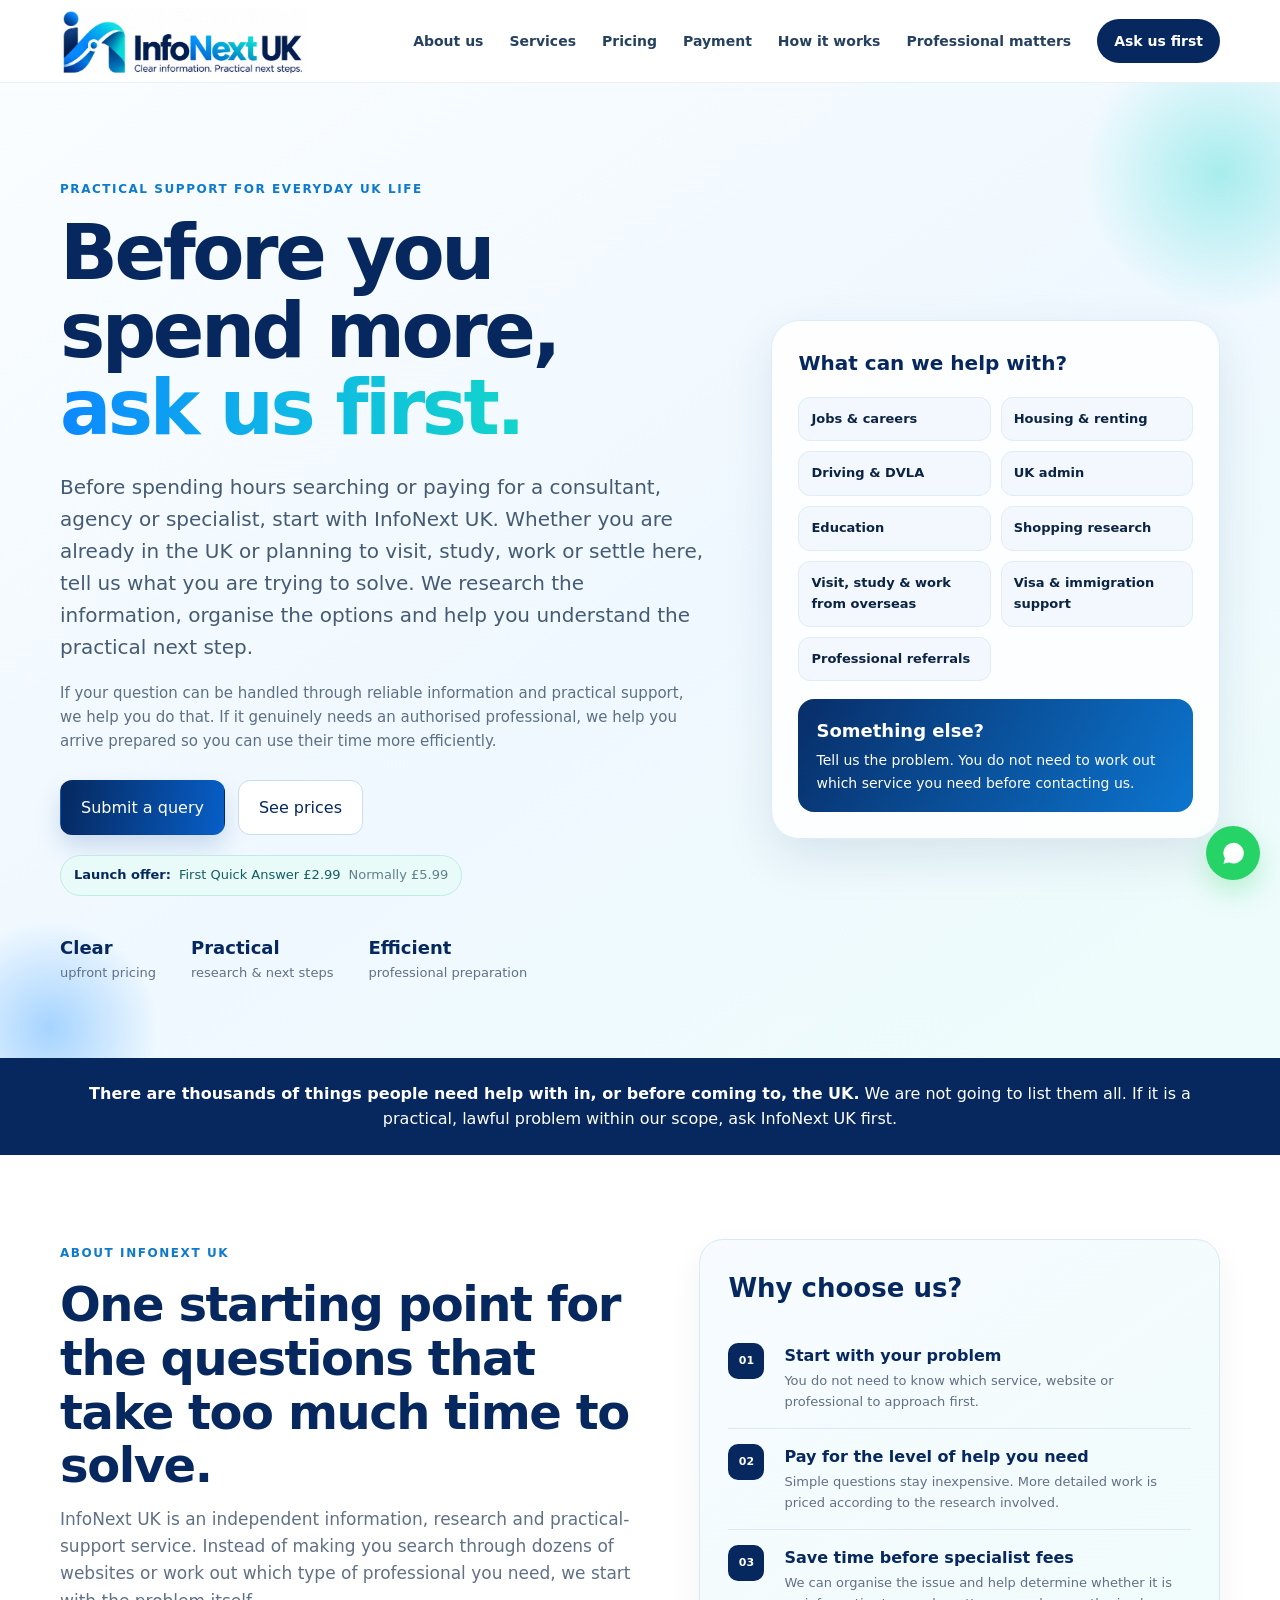
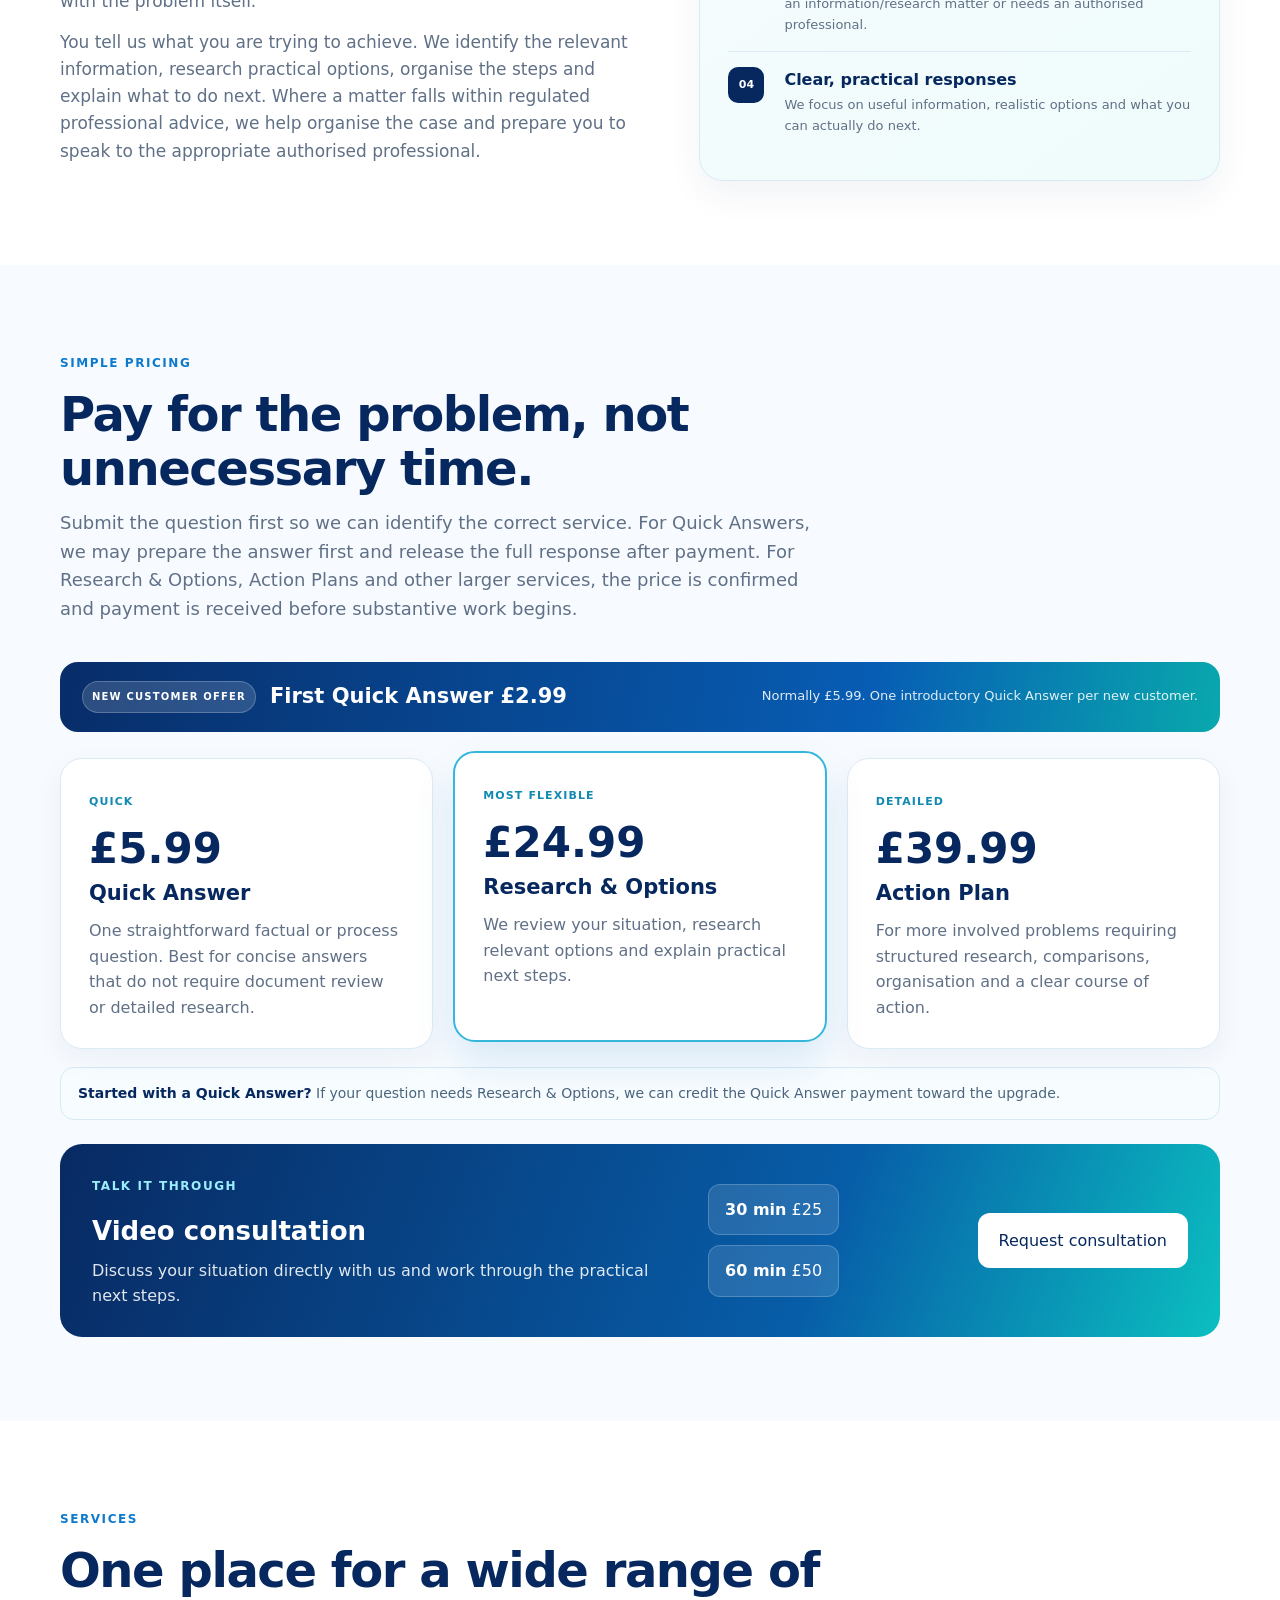
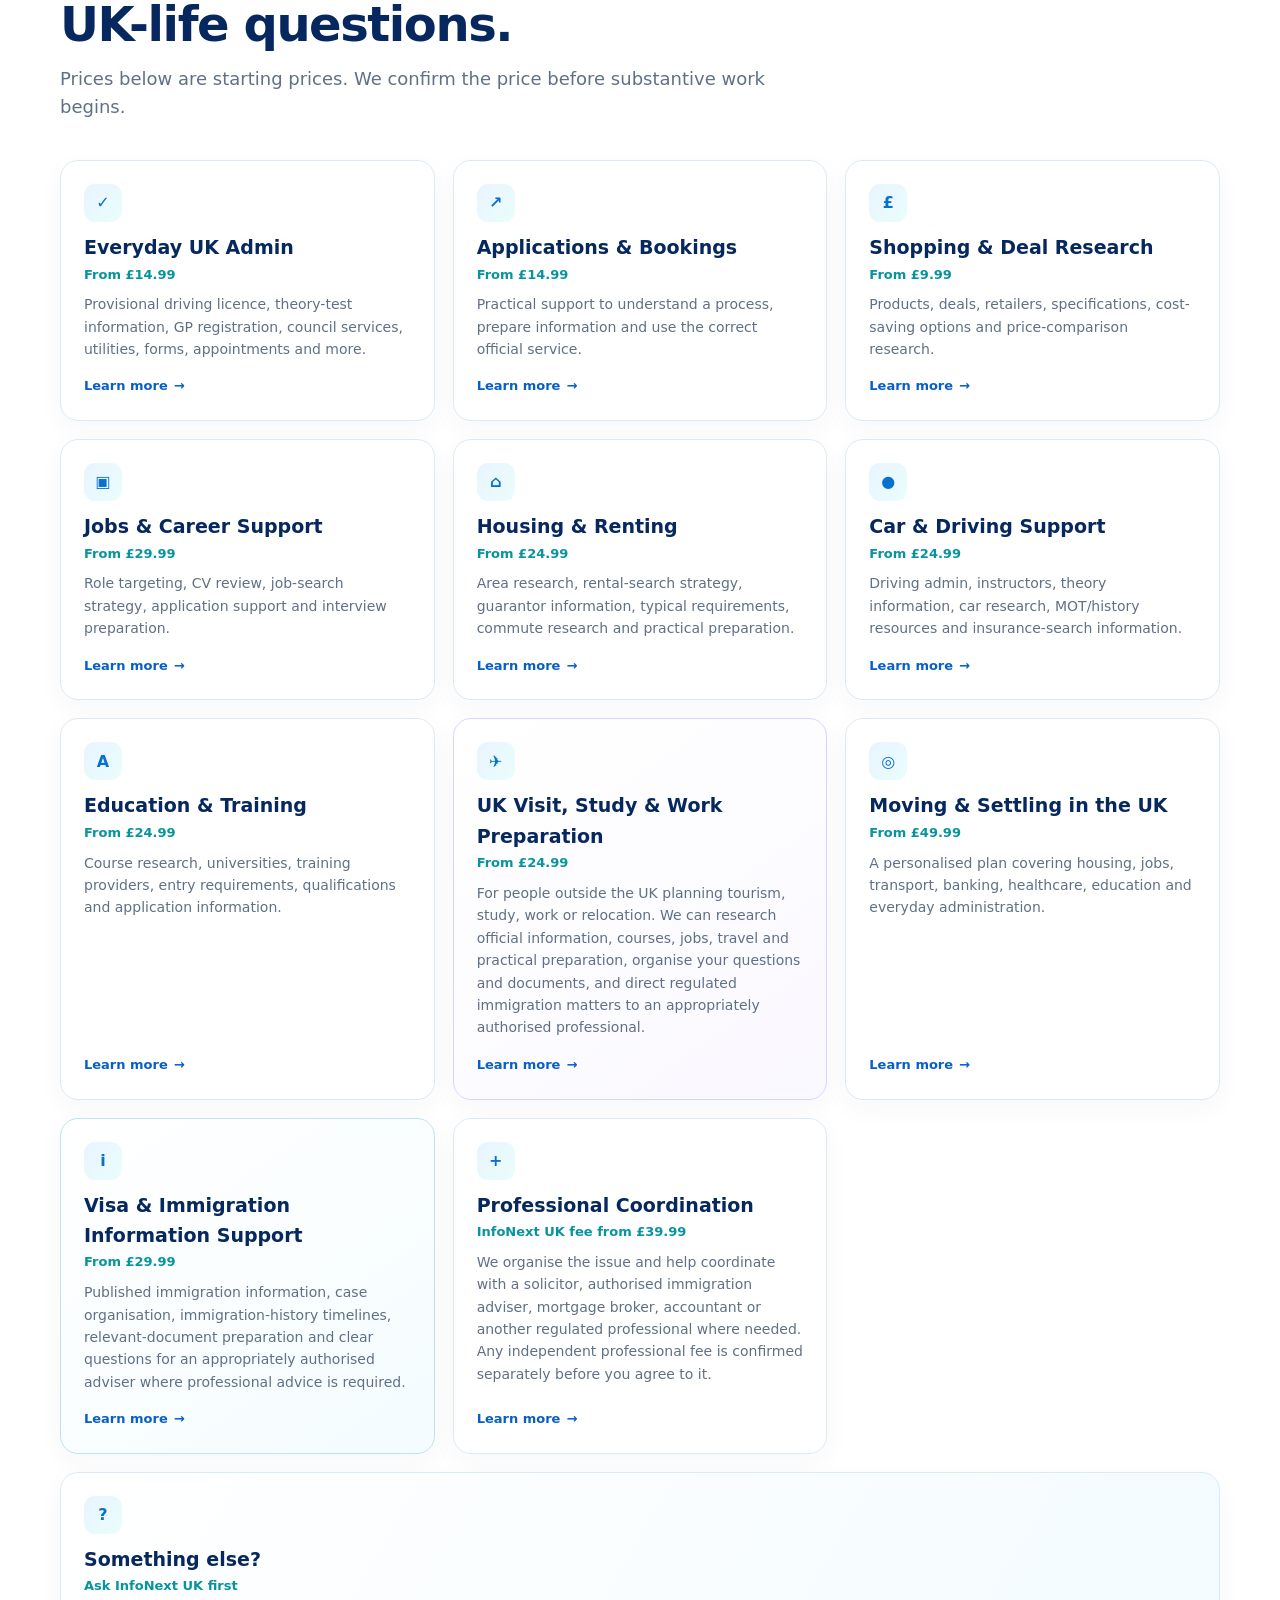
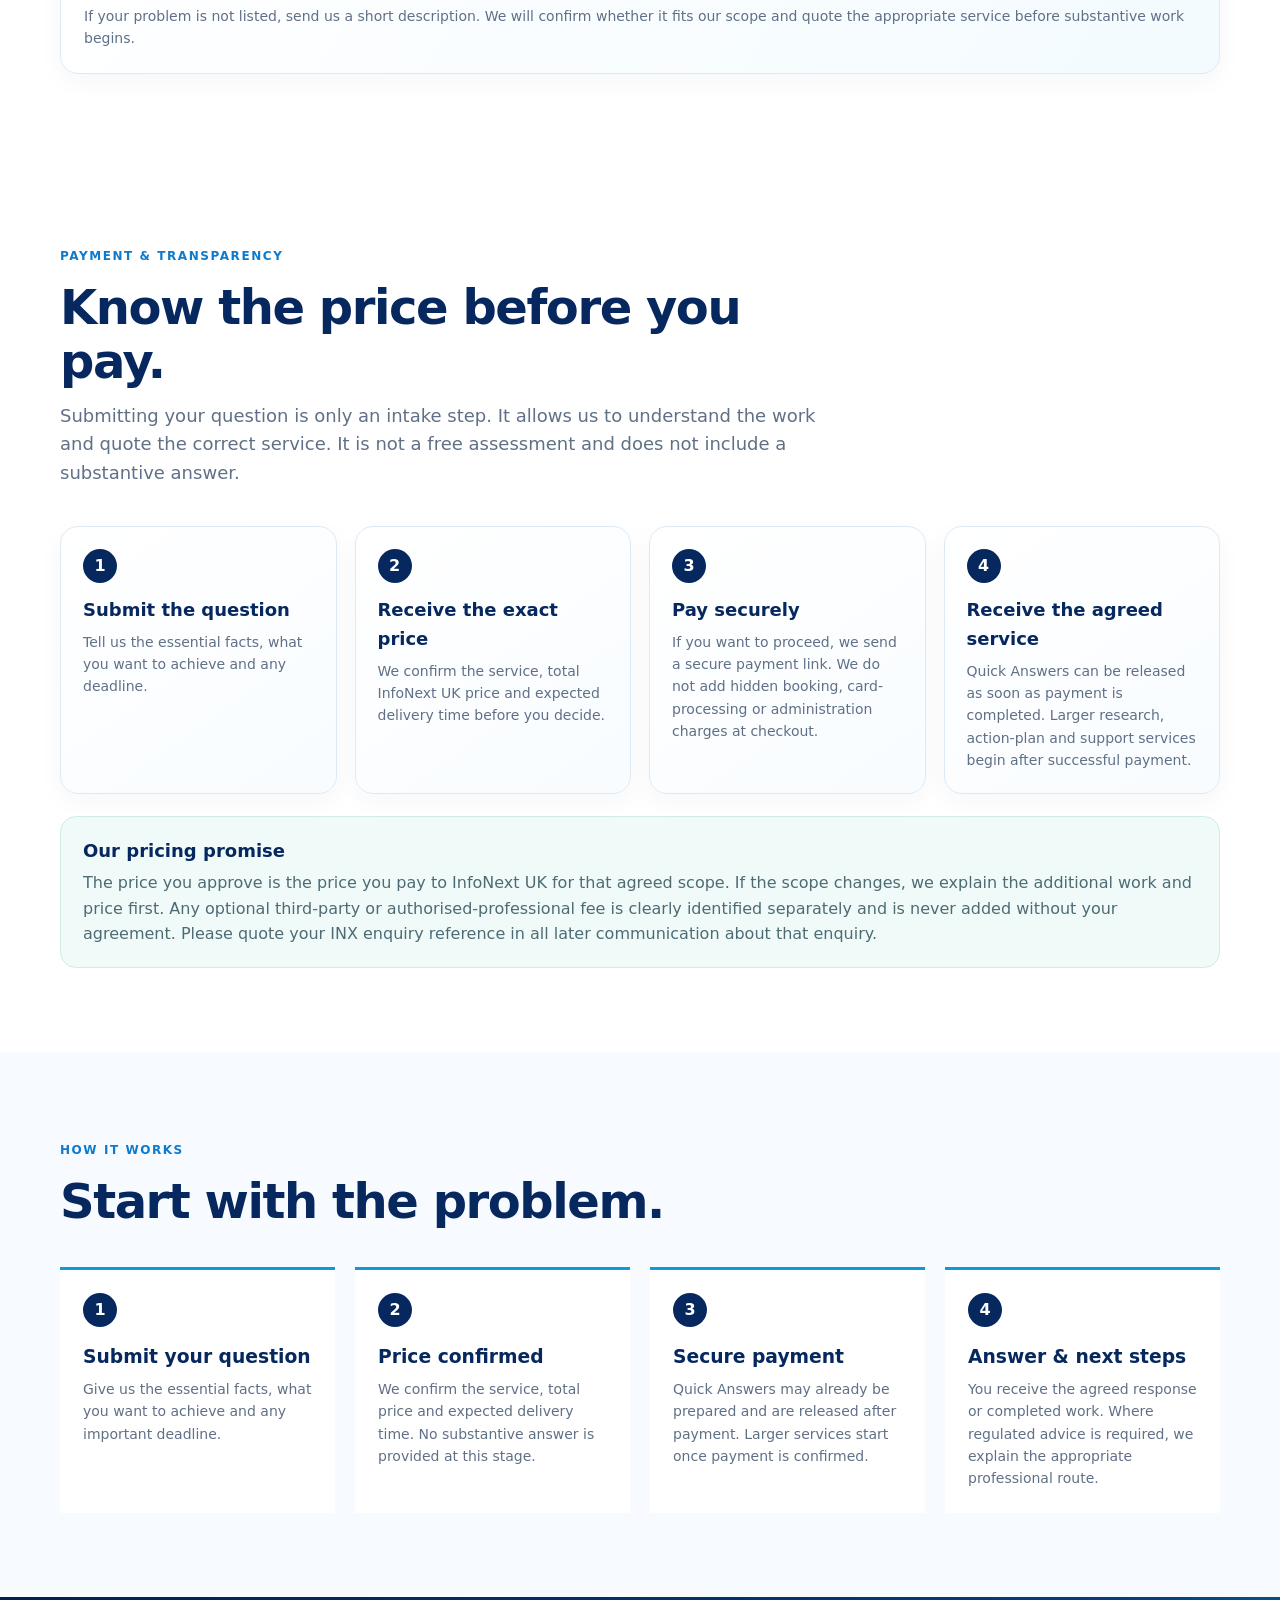
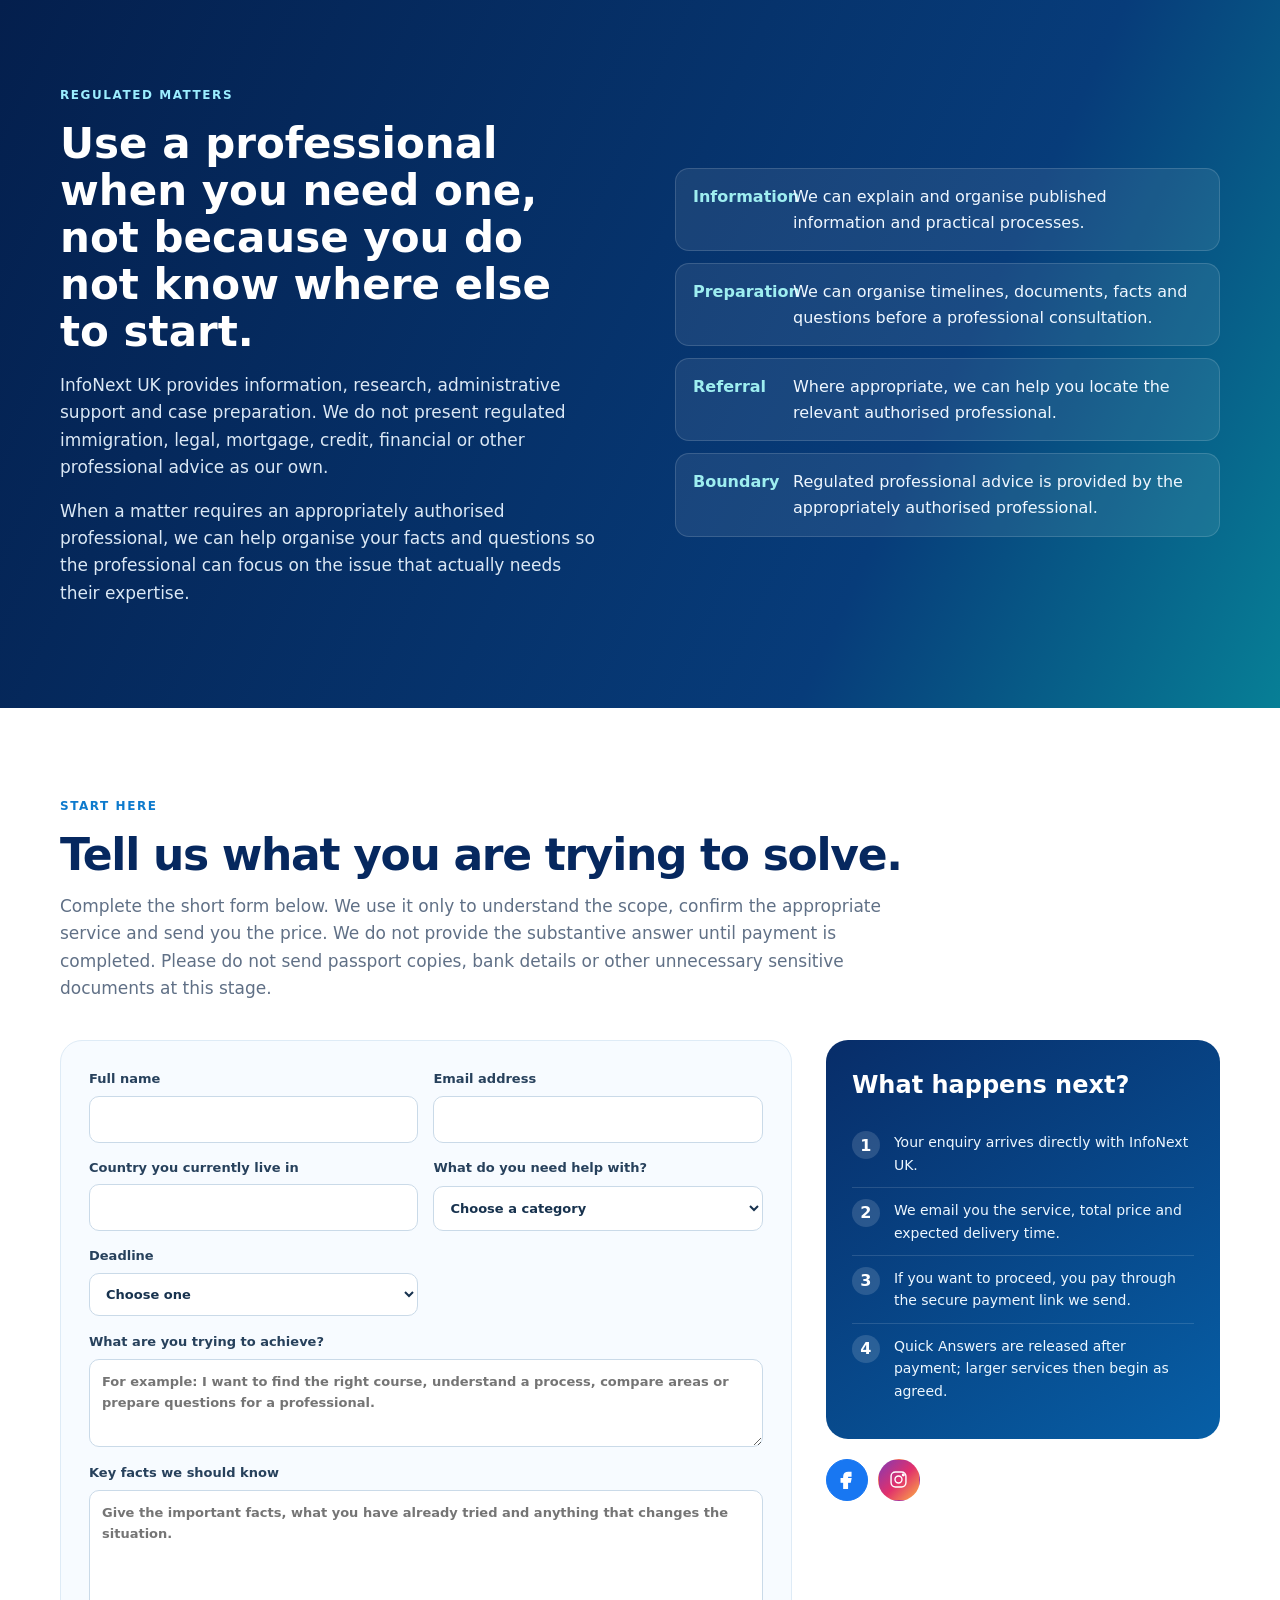
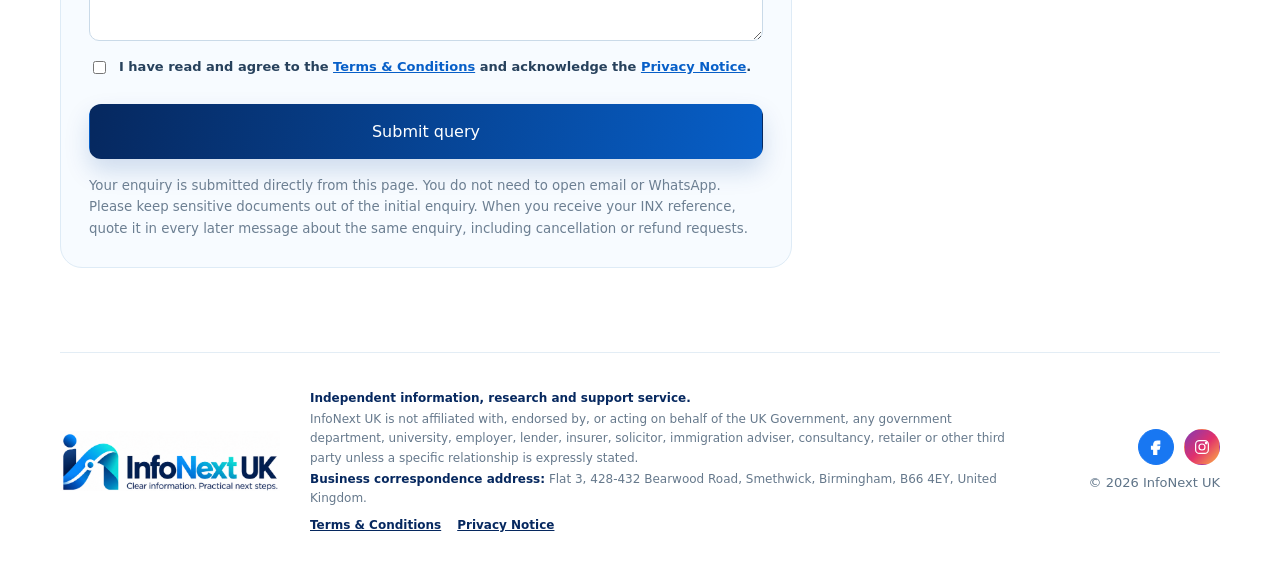
==== index.html @ 66c81093 "Publish business correspondence address" ====
<!doctype html>
<html lang="en">
<head>
  <meta charset="utf-8" />
  <meta name="viewport" content="width=device-width, initial-scale=1" />
  <title>InfoNext UK | Clear information. Practical next steps.</title>
  <meta name="description" content="InfoNext UK helps with practical UK questions, research, applications, jobs, housing, driving, education, visa and immigration case preparation, relocation and more." />
  <meta name="theme-color" content="#082d69" />
  <meta property="og:title" content="InfoNext UK" />
  <meta property="og:description" content="Before spending hours searching or paying for specialist help, ask InfoNext UK first." />
  <link rel="icon" type="image/png" href="assets/favicon.png" />
  <link rel="stylesheet" href="styles.css" />
</head>
<body>
  <header class="site-header">
    <div class="container nav-wrap">
      <a class="brand" href="#top" aria-label="InfoNext UK home">
        <img src="assets/infonext-logo.png" alt="InfoNext UK" />
      </a>
      <button class="menu-toggle" aria-label="Open menu" aria-expanded="false">☰</button>
      <nav class="nav-links" aria-label="Main navigation">
        <a href="#about">About us</a>
        <a href="#services">Services</a>
        <a href="#pricing">Pricing</a>
        <a href="#payment">Payment</a>
        <a href="#how">How it works</a>
        <a href="#professional">Professional matters</a>
        <a class="nav-cta" href="#contact">Ask us first</a>
      </nav>
    </div>
  </header>

  <main id="top">
    <section class="hero">
      <div class="hero-orb orb-one"></div><div class="hero-orb orb-two"></div>
      <div class="container hero-grid">
        <div class="hero-copy">
          <span class="eyebrow">Practical support for everyday UK life</span>
          <h1>Before you spend more,<br><span>ask us first.</span></h1>
          <p class="hero-lead">Before spending hours searching or paying for a consultant, agency or specialist, start with InfoNext UK. Whether you are already in the UK or planning to visit, study, work or settle here, tell us what you are trying to solve. We research the information, organise the options and help you understand the practical next step.</p>
          <p class="hero-sub">If your question can be handled through reliable information and practical support, we help you do that. If it genuinely needs an authorised professional, we help you arrive prepared so you can use their time more efficiently.</p>
          <div class="hero-actions">
            <a class="btn btn-primary" href="#contact">Submit a query</a>
            <a class="btn btn-secondary" href="#pricing">See prices</a>
          </div>
          <div class="launch-pill"><strong>Launch offer:</strong> First Quick Answer £2.99 <span>Normally £5.99</span></div>
          <div class="trust-row">
            <div><strong>Clear</strong><span>upfront pricing</span></div>
            <div><strong>Practical</strong><span>research & next steps</span></div>
            <div><strong>Efficient</strong><span>professional preparation</span></div>
          </div>
        </div>
        <aside class="hero-card">
          <div class="hero-card-top">What can we help with?</div>
          <div class="quick-grid">
            <span>Jobs & careers</span><span>Housing & renting</span><span>Driving & DVLA</span><span>UK admin</span><span>Education</span><span>Shopping research</span><span>Visit, study & work from overseas</span><span>Visa & immigration support</span><span>Professional referrals</span>
          </div>
          <div class="hero-card-bottom"><strong>Something else?</strong> Tell us the problem. You do not need to work out which service you need before contacting us.</div>
        </aside>
      </div>
    </section>

    <section class="intro-strip">
      <div class="container intro-strip-inner">
        <p><strong>There are thousands of things people need help with in, or before coming to, the UK.</strong> We are not going to list them all. If it is a practical, lawful problem within our scope, ask InfoNext UK first.</p>
      </div>
    </section>

    <section class="section" id="about">
      <div class="container">
        <div class="about-grid">
          <div class="section-heading about-copy">
            <span class="eyebrow">About InfoNext UK</span>
            <h2>One starting point for the questions that take too much time to solve.</h2>
            <p>InfoNext UK is an independent information, research and practical-support service. Instead of making you search through dozens of websites or work out which type of professional you need, we start with the problem itself.</p>
            <p>You tell us what you are trying to achieve. We identify the relevant information, research practical options, organise the steps and explain what to do next. Where a matter falls within regulated professional advice, we help organise the case and prepare you to speak to the appropriate authorised professional.</p>
          </div>
          <div class="why-panel">
            <h3>Why choose us?</h3>
            <div class="why-item"><span>01</span><div><b>Start with your problem</b><p>You do not need to know which service, website or professional to approach first.</p></div></div>
            <div class="why-item"><span>02</span><div><b>Pay for the level of help you need</b><p>Simple questions stay inexpensive. More detailed work is priced according to the research involved.</p></div></div>
            <div class="why-item"><span>03</span><div><b>Save time before specialist fees</b><p>We can organise the issue and help determine whether it is an information/research matter or needs an authorised professional.</p></div></div>
            <div class="why-item"><span>04</span><div><b>Clear, practical responses</b><p>We focus on useful information, realistic options and what you can actually do next.</p></div></div>
          </div>
        </div>
      </div>
    </section>

    <section class="section section-soft" id="pricing">
      <div class="container">
        <div class="section-heading">
          <span class="eyebrow">Simple pricing</span>
          <h2>Pay for the problem, not unnecessary time.</h2>
          <p>Submit the question first so we can identify the correct service. For Quick Answers, we may prepare the answer first and release the full response after payment. For Research & Options, Action Plans and other larger services, the price is confirmed and payment is received before substantive work begins.</p>
        </div>

        <div class="offer-banner">
          <div><span>NEW CUSTOMER OFFER</span><strong>First Quick Answer £2.99</strong></div>
          <p>Normally £5.99. One introductory Quick Answer per new customer.</p>
        </div>

        <div class="pricing-grid">
          <article class="price-card">
            <span class="price-label">Quick</span>
            <div class="price">£5.99</div>
            <h3>Quick Answer</h3>
            <p>One straightforward factual or process question. Best for concise answers that do not require document review or detailed research.</p>
          </article>
          <article class="price-card featured">
            <span class="price-label">Most flexible</span>
            <div class="price">£24.99</div>
            <h3>Research & Options</h3>
            <p>We review your situation, research relevant options and explain practical next steps.</p>
          </article>
          <article class="price-card">
            <span class="price-label">Detailed</span>
            <div class="price">£39.99</div>
            <h3>Action Plan</h3>
            <p>For more involved problems requiring structured research, comparisons, organisation and a clear course of action.</p>
          </article>
        </div>

        <div class="upgrade-note"><strong>Started with a Quick Answer?</strong> If your question needs Research & Options, we can credit the Quick Answer payment toward the upgrade.</div>

        <div class="video-card">
          <div>
            <span class="eyebrow light">Talk it through</span>
            <h3>Video consultation</h3>
            <p>Discuss your situation directly with us and work through the practical next steps.</p>
          </div>
          <div class="video-prices"><span><b>30 min</b> £25</span><span><b>60 min</b> £50</span></div>
          <a class="btn btn-light" href="#contact">Request consultation</a>
        </div>
      </div>
    </section>

    <section class="section" id="services">
      <div class="container">
        <div class="section-heading">
          <span class="eyebrow">Services</span>
          <h2>One place for a wide range of UK-life questions.</h2>
          <p>Prices below are starting prices. We confirm the price before substantive work begins.</p>
        </div>
        <div class="service-grid">
          <article class="service-card"><div class="icon">✓</div><h3>Everyday UK Admin</h3><div class="from">From £14.99</div><p>Provisional driving licence, theory-test information, GP registration, council services, utilities, forms, appointments and more.</p><a class="service-link" href="everyday-uk-admin.html">Learn more <span>→</span></a></article>
          <article class="service-card"><div class="icon">↗</div><h3>Applications & Bookings</h3><div class="from">From £14.99</div><p>Practical support to understand a process, prepare information and use the correct official service.</p><a class="service-link" href="applications-bookings.html">Learn more <span>→</span></a></article>
          <article class="service-card"><div class="icon">£</div><h3>Shopping & Deal Research</h3><div class="from">From £9.99</div><p>Products, deals, retailers, specifications, cost-saving options and price-comparison research.</p><a class="service-link" href="shopping-deal-research.html">Learn more <span>→</span></a></article>
          <article class="service-card"><div class="icon">▣</div><h3>Jobs & Career Support</h3><div class="from">From £29.99</div><p>Role targeting, CV review, job-search strategy, application support and interview preparation.</p><a class="service-link" href="jobs-career-support.html">Learn more <span>→</span></a></article>
          <article class="service-card"><div class="icon">⌂</div><h3>Housing & Renting</h3><div class="from">From £24.99</div><p>Area research, rental-search strategy, guarantor information, typical requirements, commute research and practical preparation.</p><a class="service-link" href="housing-renting.html">Learn more <span>→</span></a></article>
          <article class="service-card"><div class="icon">●</div><h3>Car & Driving Support</h3><div class="from">From £24.99</div><p>Driving admin, instructors, theory information, car research, MOT/history resources and insurance-search information.</p><a class="service-link" href="car-driving-support.html">Learn more <span>→</span></a></article>
          <article class="service-card"><div class="icon">A</div><h3>Education & Training</h3><div class="from">From £24.99</div><p>Course research, universities, training providers, entry requirements, qualifications and application information.</p><a class="service-link" href="education-training.html">Learn more <span>→</span></a></article>
          <article class="service-card overseas-card"><div class="icon">✈</div><h3>UK Visit, Study & Work Preparation</h3><div class="from">From £24.99</div><p>For people outside the UK planning tourism, study, work or relocation. We can research official information, courses, jobs, travel and practical preparation, organise your questions and documents, and direct regulated immigration matters to an appropriately authorised professional.</p><a class="service-link" href="uk-visit-study-work.html">Learn more <span>→</span></a></article>
          <article class="service-card"><div class="icon">◎</div><h3>Moving & Settling in the UK</h3><div class="from">From £49.99</div><p>A personalised plan covering housing, jobs, transport, banking, healthcare, education and everyday administration.</p><a class="service-link" href="moving-settling-uk.html">Learn more <span>→</span></a></article>
          <article class="service-card immigration-card"><div class="icon">i</div><h3>Visa & Immigration Information Support</h3><div class="from">From £29.99</div><p>Published immigration information, case organisation, immigration-history timelines, relevant-document preparation and clear questions for an appropriately authorised adviser where professional advice is required.</p><a class="service-link" href="visa-immigration-information.html">Learn more <span>→</span></a></article>
          <article class="service-card"><div class="icon">+</div><h3>Professional Coordination</h3><div class="from">InfoNext UK fee from £39.99</div><p>We organise the issue and help coordinate with a solicitor, authorised immigration adviser, mortgage broker, accountant or another regulated professional where needed. Any independent professional fee is confirmed separately before you agree to it.</p><a class="service-link" href="professional-coordination.html">Learn more <span>→</span></a></article>
          <article class="service-card service-wide"><div class="icon">?</div><h3>Something else?</h3><div class="from">Ask InfoNext UK first</div><p>If your problem is not listed, send us a short description. We will confirm whether it fits our scope and quote the appropriate service before substantive work begins.</p></article>
        </div>
      </div>
    </section>

    <section class="section payment-section" id="payment">
      <div class="container">
        <div class="section-heading">
          <span class="eyebrow">Payment & transparency</span>
          <h2>Know the price before you pay.</h2>
          <p>Submitting your question is only an intake step. It allows us to understand the work and quote the correct service. It is not a free assessment and does not include a substantive answer.</p>
        </div>
        <div class="payment-grid">
          <article class="payment-card"><span>1</span><h3>Submit the question</h3><p>Tell us the essential facts, what you want to achieve and any deadline.</p></article>
          <article class="payment-card"><span>2</span><h3>Receive the exact price</h3><p>We confirm the service, total InfoNext UK price and expected delivery time before you decide.</p></article>
          <article class="payment-card"><span>3</span><h3>Pay securely</h3><p>If you want to proceed, we send a secure payment link. We do not add hidden booking, card-processing or administration charges at checkout.</p></article>
          <article class="payment-card"><span>4</span><h3>Receive the agreed service</h3><p>Quick Answers can be released as soon as payment is completed. Larger research, action-plan and support services begin after successful payment.</p></article>
        </div>
        <div class="payment-promise">
          <strong>Our pricing promise</strong>
          <p>The price you approve is the price you pay to InfoNext UK for that agreed scope. If the scope changes, we explain the additional work and price first. Any optional third-party or authorised-professional fee is clearly identified separately and is never added without your agreement. Please quote your INX enquiry reference in all later communication about that enquiry.</p>
        </div>
      </div>
    </section>

    <section class="section section-soft" id="how">
      <div class="container">
        <div class="section-heading"><span class="eyebrow">How it works</span><h2>Start with the problem.</h2></div>
        <div class="steps">
          <div class="step"><span>1</span><h3>Submit your question</h3><p>Give us the essential facts, what you want to achieve and any important deadline.</p></div>
          <div class="step"><span>2</span><h3>Price confirmed</h3><p>We confirm the service, total price and expected delivery time. No substantive answer is provided at this stage.</p></div>
          <div class="step"><span>3</span><h3>Secure payment</h3><p>Quick Answers may already be prepared and are released after payment. Larger services start once payment is confirmed.</p></div>
          <div class="step"><span>4</span><h3>Answer & next steps</h3><p>You receive the agreed response or completed work. Where regulated advice is required, we explain the appropriate professional route.</p></div>
        </div>
      </div>
    </section>

    <section class="section professional" id="professional">
      <div class="container pro-grid">
        <div>
          <span class="eyebrow light">Regulated matters</span>
          <h2>Use a professional when you need one, not because you do not know where else to start.</h2>
          <p>InfoNext UK provides information, research, administrative support and case preparation. We do not present regulated immigration, legal, mortgage, credit, financial or other professional advice as our own.</p>
          <p>When a matter requires an appropriately authorised professional, we can help organise your facts and questions so the professional can focus on the issue that actually needs their expertise.</p>
        </div>
        <div class="pro-points">
          <div><b>Information</b><span>We can explain and organise published information and practical processes.</span></div>
          <div><b>Preparation</b><span>We can organise timelines, documents, facts and questions before a professional consultation.</span></div>
          <div><b>Referral</b><span>Where appropriate, we can help you locate the relevant authorised professional.</span></div>
          <div><b>Boundary</b><span>Regulated professional advice is provided by the appropriately authorised professional.</span></div>
        </div>
      </div>
    </section>

    <section class="section contact" id="contact">
      <div class="container">
        <div class="section-heading contact-heading">
          <span class="eyebrow">Start here</span>
          <h2>Tell us what you are trying to solve.</h2>
          <p>Complete the short form below. We use it only to understand the scope, confirm the appropriate service and send you the price. We do not provide the substantive answer until payment is completed. Please do not send passport copies, bank details or other unnecessary sensitive documents at this stage.</p>
        </div>

        <div class="query-layout">
          <form id="query-form" class="query-form" novalidate>
            <div class="form-grid">
              <label>Full name
                <input id="q-name" name="name" autocomplete="name" required />
              </label>
              <label>Email address
                <input id="q-email" name="email" type="email" autocomplete="email" required />
              </label>
              <label>Country you currently live in
                <input id="q-country" name="country" autocomplete="country-name" required />
              </label>
              <label>What do you need help with?
                <select id="q-category" name="category" required>
                  <option value="">Choose a category</option>
                  <option>Quick question</option>
                  <option>Research & options</option>
                  <option>Jobs & career</option>
                  <option>Housing & renting</option>
                  <option>Car & driving</option>
                  <option>Education & training</option>
                  <option>UK Visit, Study & Work Preparation</option>
                  <option>Visa & Immigration Information Support</option>
                  <option>Applications & bookings</option>
                  <option>Shopping & deal research</option>
                  <option>Moving & settling in the UK</option>
                  <option>Professional coordination</option>
                  <option>Something else</option>
                </select>
              </label>
              <label>Deadline
                <select id="q-deadline" name="deadline" required>
                  <option value="">Choose one</option>
                  <option>No fixed deadline</option>
                  <option>Within 24 hours</option>
                  <option>Within 3 days</option>
                  <option>Within 7 days</option>
                  <option>Within 30 days</option>
                  <option>Specific date - I will include it below</option>
                </select>
              </label>
            </div>

            <label>What are you trying to achieve?
              <textarea id="q-goal" name="goal" rows="3" minlength="15" required placeholder="For example: I want to find the right course, understand a process, compare areas or prepare questions for a professional."></textarea>
            </label>

            <label>Key facts we should know
              <textarea id="q-details" name="details" rows="6" minlength="30" required placeholder="Give the important facts, what you have already tried and anything that changes the situation."></textarea>
            </label>

            <label class="consent-row">
              <input id="q-consent" type="checkbox" required />
              <span>I have read and agree to the <a href="terms.html">Terms & Conditions</a> and acknowledge the <a href="privacy.html">Privacy Notice</a>.</span>
            </label>

            <button id="query-submit" class="btn btn-primary btn-full" type="submit">Submit query</button>
            <div id="query-status" class="query-status" role="status" aria-live="polite"></div>
            <small>Your enquiry is submitted directly from this page. You do not need to open email or WhatsApp. Please keep sensitive documents out of the initial enquiry. When you receive your INX reference, quote it in every later message about the same enquiry, including cancellation or refund requests.</small>
          </form>

          <aside class="query-side">
            <div class="query-side-card">
              <h3>What happens next?</h3>
              <div><b>1</b><span>Your enquiry arrives directly with InfoNext UK.</span></div>
              <div><b>2</b><span>We email you the service, total price and expected delivery time.</span></div>
              <div><b>3</b><span>If you want to proceed, you pay through the secure payment link we send.</span></div>
              <div><b>4</b><span>Quick Answers are released after payment; larger services then begin as agreed.</span></div>
            </div>
            <div class="social-icon-row" aria-label="InfoNext UK social links">
              <a class="social-icon facebook-icon" href="https://www.facebook.com/share/1JmBZc68DW/" target="_blank" rel="noopener" aria-label="Facebook">
                <svg viewBox="0 0 24 24" aria-hidden="true"><path d="M14 8h3V4h-3c-3.3 0-5 2-5 5v2H6v4h3v7h4v-7h3.2l.8-4H13V9c0-.8.3-1 1-1Z"/></svg>
              </a>
              <a class="social-icon instagram-icon" href="https://www.instagram.com/infonextuk?stkn=ajF6cmppcjl5b3Bp" target="_blank" rel="noopener" aria-label="Instagram">
                <svg viewBox="0 0 24 24" aria-hidden="true"><rect x="3.5" y="3.5" width="17" height="17" rx="5"/><circle cx="12" cy="12" r="4"/><circle cx="17.5" cy="6.7" r="1"/></svg>
              </a>
            </div>
          </aside>
        </div>
      </div>
    </section>
  </main>

  <a class="whatsapp-float icon-only whatsapp-icon" href="https://wa.me/447345676448?text=Hi%20InfoNext%20UK%2C%20I%20need%20help%20with..." target="_blank" rel="noopener" aria-label="Message InfoNext UK on WhatsApp"><svg viewBox="0 0 24 24" aria-hidden="true"><path d="M20.5 11.7a8.4 8.4 0 0 1-12.4 7.4L4 20.2l1.1-4A8.4 8.4 0 1 1 20.5 11.7Z"/><path d="M9 8.1c.3-.7.6-.7.9-.7h.5c.2 0 .4.1.5.4l.7 1.7c.1.3 0 .5-.1.7l-.5.7c-.2.2-.2.4 0 .7.4.7 1 1.4 1.7 1.9.8.6 1.5.8 1.8.9.3.1.5 0 .7-.2l.8-1c.2-.2.4-.3.7-.2l1.7.8c.3.1.4.3.4.5 0 .3-.2 1.3-.8 1.8-.5.5-1.3.8-2 .8-.6 0-1.5-.2-2.8-.8a10.7 10.7 0 0 1-3.6-2.5c-1-1-1.8-2.2-2.1-3.1-.4-1-.4-1.8-.1-2.4Z"/></svg></a>

  <footer>
    <div class="container footer-grid footer-new">
      <img src="assets/infonext-logo.png" alt="InfoNext UK" />
      <div class="footer-copy">
        <p><strong>Independent information, research and support service.</strong></p>
        <p>InfoNext UK is not affiliated with, endorsed by, or acting on behalf of the UK Government, any government department, university, employer, lender, insurer, solicitor, immigration adviser, consultancy, retailer or other third party unless a specific relationship is expressly stated.</p>
        <p><strong>Business correspondence address:</strong> Flat 3, 428-432 Bearwood Road, Smethwick, Birmingham, B66 4EY, United Kingdom.</p>
        <div class="legal-links"><a href="terms.html">Terms & Conditions</a><a href="privacy.html">Privacy Notice</a></div>
      </div>
      <div class="footer-right">
        <div class="social-icon-row footer-icons">
          <a class="social-icon facebook-icon" href="https://www.facebook.com/share/1JmBZc68DW/" target="_blank" rel="noopener" aria-label="Facebook"><svg viewBox="0 0 24 24" aria-hidden="true"><path d="M14 8h3V4h-3c-3.3 0-5 2-5 5v2H6v4h3v7h4v-7h3.2l.8-4H13V9c0-.8.3-1 1-1Z"/></svg></a>
          <a class="social-icon instagram-icon" href="https://www.instagram.com/infonextuk?stkn=ajF6cmppcjl5b3Bp" target="_blank" rel="noopener" aria-label="Instagram"><svg viewBox="0 0 24 24" aria-hidden="true"><rect x="3.5" y="3.5" width="17" height="17" rx="5"/><circle cx="12" cy="12" r="4"/><circle cx="17.5" cy="6.7" r="1"/></svg></a>
        </div>
        <span>© <span id="year"></span> InfoNext UK</span>
      </div>
    </div>
  </footer>
  <script src="script.js"></script>
</body>
</html>
---- styles.css ----
:root{
  --navy:#06285f; --navy2:#0b3d82; --blue:#0c88ff; --cyan:#12d5ca;
  --ink:#0c2443; --muted:#607086; --bg:#f7fbff; --line:#dceaf6; --white:#fff;
  --shadow:0 18px 50px rgba(7,43,93,.10); --radius:22px;
}
*{box-sizing:border-box} html{scroll-behavior:smooth} body{margin:0;font-family:Inter,ui-sans-serif,system-ui,-apple-system,BlinkMacSystemFont,"Segoe UI",sans-serif;color:var(--ink);background:#fff;line-height:1.6} a{color:inherit;text-decoration:none}.container{width:min(1160px,92%);margin:auto}.site-header{position:sticky;top:0;z-index:50;background:rgba(255,255,255,.94);backdrop-filter:blur(14px);border-bottom:1px solid rgba(9,63,132,.08)}.nav-wrap{height:82px;display:flex;align-items:center;justify-content:space-between;gap:28px}.brand img{width:245px;display:block}.nav-links{display:flex;align-items:center;gap:26px;font-size:14px;font-weight:700;color:#26415f}.nav-links a:hover{color:var(--blue)}.nav-cta{background:var(--navy);color:#fff!important;padding:11px 17px;border-radius:999px}.menu-toggle{display:none;border:0;background:none;font-size:28px;color:var(--navy)}
.hero{position:relative;overflow:hidden;background:linear-gradient(145deg,#fafdff 0%,#eff8ff 55%,#eefdfb 100%);padding:92px 0 74px}.hero-grid{display:grid;grid-template-columns:1.18fr .82fr;gap:66px;align-items:center;position:relative}.eyebrow{display:inline-block;text-transform:uppercase;letter-spacing:.13em;font-size:12px;font-weight:800;color:#0d7acd;margin-bottom:15px}.hero h1{font-size:clamp(45px,6vw,76px);line-height:1.02;margin:0 0 24px;letter-spacing:-.045em;color:var(--navy)}.hero h1 span{background:linear-gradient(90deg,var(--blue),#0fb8e6,var(--cyan));-webkit-background-clip:text;background-clip:text;color:transparent}.hero-lead{font-size:20px;max-width:720px;color:#445b74;margin-bottom:30px}.hero-actions{display:flex;gap:13px;flex-wrap:wrap}.btn{display:inline-flex;align-items:center;justify-content:center;border-radius:12px;padding:14px 20px;font-weight:800;border:1px solid transparent;cursor:pointer;font:inherit}.btn-primary{background:linear-gradient(100deg,var(--navy),#075fc8);color:#fff;box-shadow:0 12px 24px rgba(6,67,151,.17)}.btn-secondary{background:#fff;border-color:#c9ddec;color:var(--navy)}.trust-row{display:flex;gap:35px;margin-top:38px}.trust-row div{display:flex;flex-direction:column}.trust-row strong{font-size:18px;color:var(--navy)}.trust-row span{font-size:13px;color:var(--muted)}.hero-card{background:rgba(255,255,255,.9);border:1px solid #dcecf8;border-radius:28px;box-shadow:var(--shadow);padding:26px}.hero-card-top{font-weight:900;font-size:20px;color:var(--navy);margin-bottom:18px}.quick-grid{display:grid;grid-template-columns:1fr 1fr;gap:10px}.quick-grid span{background:#f2f8fd;border:1px solid #e0edf7;border-radius:12px;padding:11px 12px;font-size:13px;font-weight:700}.hero-card-bottom{margin-top:18px;padding:18px;border-radius:16px;background:linear-gradient(120deg,#082e69,#0c75cf);color:#fff;font-size:14px}.hero-card-bottom strong{display:block;font-size:18px;margin-bottom:3px}.hero-orb{position:absolute;border-radius:50%;filter:blur(1px);opacity:.32}.orb-one{width:280px;height:280px;background:radial-gradient(circle,#12d5ca,transparent 70%);right:-80px;top:-50px}.orb-two{width:220px;height:220px;background:radial-gradient(circle,#0c88ff,transparent 70%);left:-60px;bottom:-80px}.intro-strip{background:var(--navy);color:#fff}.intro-strip-inner{padding:23px 0}.intro-strip p{margin:0;text-align:center;font-size:16px}
.section{padding:84px 0}.section-soft{background:var(--bg)}.section-heading{max-width:760px;margin-bottom:38px}.section-heading h2{font-size:clamp(32px,4vw,48px);line-height:1.12;letter-spacing:-.03em;margin:0 0 13px;color:var(--navy)}.section-heading p{margin:0;color:var(--muted);font-size:18px}.pricing-grid{display:grid;grid-template-columns:repeat(3,1fr);gap:20px}.price-card{padding:28px;border:1px solid var(--line);border-radius:var(--radius);background:#fff;box-shadow:0 10px 30px rgba(7,43,93,.05)}.price-card.featured{border:2px solid #35b6db;transform:translateY(-7px);box-shadow:0 20px 40px rgba(8,107,182,.12)}.price-label{text-transform:uppercase;letter-spacing:.1em;color:#118ab2;font-weight:900;font-size:11px}.price{font-size:42px;font-weight:900;color:var(--navy);line-height:1.2;margin:12px 0 2px}.price-card h3{margin:0 0 8px;font-size:21px;color:var(--navy)}.price-card p{color:var(--muted);margin:0}.video-card{margin-top:24px;padding:28px 32px;border-radius:var(--radius);background:linear-gradient(110deg,#082a63,#075da8 65%,#0bbfc0);color:#fff;display:flex;justify-content:space-between;align-items:center;gap:20px}.video-card h3{font-size:26px;margin:0 0 5px}.video-card p{margin:0;opacity:.88}.light{color:#9ceeff}.video-prices{display:flex;gap:10px;flex-wrap:wrap}.video-prices span{background:rgba(255,255,255,.12);border:1px solid rgba(255,255,255,.2);padding:12px 16px;border-radius:12px}.service-grid{display:grid;grid-template-columns:repeat(3,1fr);gap:18px}.service-card{background:#fff;border:1px solid #dceaf6;border-radius:18px;padding:23px;box-shadow:0 8px 26px rgba(7,43,93,.04)}.service-card h3{margin:10px 0 2px;color:var(--navy);font-size:19px}.service-card p{margin:8px 0 0;color:var(--muted);font-size:14px}.service-card .icon{width:38px;height:38px;border-radius:11px;display:flex;align-items:center;justify-content:center;background:linear-gradient(130deg,#e9f4ff,#eafdfb);color:#0871cd;font-weight:900}.from{font-size:13px;font-weight:900;color:#07949e}.service-wide{grid-column:span 3;background:linear-gradient(120deg,#fff,#f3fbff)}.steps{display:grid;grid-template-columns:repeat(4,1fr);gap:20px}.step{padding:23px;border-top:3px solid #0e99d9;background:#fff}.step span{display:flex;width:34px;height:34px;align-items:center;justify-content:center;border-radius:50%;background:var(--navy);color:#fff;font-weight:900}.step h3{margin:15px 0 6px;color:var(--navy)}.step p{margin:0;color:var(--muted);font-size:14px}.professional{background:linear-gradient(115deg,#041f4d,#073c7a 70%,#077f96);color:#fff}.pro-grid{display:grid;grid-template-columns:1fr 1fr;gap:70px;align-items:center}.professional h2{font-size:42px;line-height:1.12;margin:0 0 16px}.professional p{color:#dbe8f5;font-size:17px}.pro-points{display:grid;gap:12px}.pro-points div{background:rgba(255,255,255,.08);border:1px solid rgba(255,255,255,.14);border-radius:14px;padding:15px 17px;display:grid;grid-template-columns:90px 1fr;gap:10px}.pro-points b{color:#9eeef0}.pro-points span{color:#eff7ff}.contact-grid{display:grid;grid-template-columns:.85fr 1.15fr;gap:70px}.contact h2{font-size:44px;line-height:1.1;margin:0 0 14px;color:var(--navy)}.contact p{font-size:17px;color:var(--muted)}.contact-lines{display:grid;gap:10px;margin-top:28px}.contact-lines a{padding:13px 0;border-bottom:1px solid #e1edf5;display:flex;justify-content:space-between;gap:20px}.contact-lines b{color:var(--navy)}.contact-lines span{color:#52708c}.contact-form{background:#f7fbff;border:1px solid #deebf6;border-radius:22px;padding:26px;display:grid;gap:15px}.contact-form label{display:grid;gap:6px;font-weight:800;color:#27415c;font-size:13px}.contact-form input,.contact-form textarea{width:100%;border:1px solid #cadae8;background:#fff;border-radius:10px;padding:12px;font:inherit;color:#17324e}.contact-form input:focus,.contact-form textarea:focus{outline:2px solid #5ccdec;border-color:transparent}.contact-form small{color:#6c7f92}.footer-grid{padding:34px 0;display:grid;grid-template-columns:240px 1fr auto;align-items:center;gap:30px;border-top:1px solid #e3edf5}.footer-grid img{width:220px}.footer-grid p{margin:2px 0;color:#66798c;font-size:12px}.footer-right{display:grid;text-align:right;font-size:13px;color:#5f7488}.footer-right a{font-weight:800;color:var(--navy)}
@media(max-width:900px){.menu-toggle{display:block}.nav-links{display:none;position:absolute;top:82px;left:0;right:0;background:#fff;padding:22px 4%;border-bottom:1px solid #dceaf6;flex-direction:column;align-items:flex-start}.nav-links.open{display:flex}.hero-grid,.pro-grid,.contact-grid{grid-template-columns:1fr}.hero{padding-top:65px}.hero-card{max-width:640px}.pricing-grid,.service-grid{grid-template-columns:1fr 1fr}.service-wide{grid-column:span 2}.steps{grid-template-columns:1fr 1fr}.footer-grid{grid-template-columns:1fr;text-align:center}.footer-grid img{margin:auto}.footer-right{text-align:center}.video-card{align-items:flex-start;flex-direction:column}}
@media(max-width:620px){.brand img{width:205px}.nav-wrap{height:72px}.nav-links{top:72px}.hero{padding:52px 0}.hero-lead{font-size:17px}.trust-row{gap:18px;flex-wrap:wrap}.quick-grid{grid-template-columns:1fr}.section{padding:62px 0}.pricing-grid,.service-grid,.steps{grid-template-columns:1fr}.service-wide{grid-column:auto}.price-card.featured{transform:none}.contact-lines a{display:grid}.video-prices{width:100%}.video-prices span{flex:1}.professional h2,.contact h2{font-size:34px}.pro-points div{grid-template-columns:1fr}.footer-grid{padding-bottom:40px}}


/* 2026-09 pricing, about and contact refresh */
.hero-sub{font-size:15px;max-width:720px;color:#5c7085;margin:-12px 0 27px}
.launch-pill{display:inline-flex;gap:8px;align-items:center;flex-wrap:wrap;margin-top:20px;padding:9px 13px;border-radius:999px;background:#e9fbf8;border:1px solid #bfece6;color:#145e62;font-size:13px}
.launch-pill strong{color:var(--navy)}.launch-pill span{color:#60808a}
.about-grid{display:grid;grid-template-columns:1.05fr .95fr;gap:64px;align-items:start}.about-copy{margin-bottom:0}.about-copy p{margin:0 0 14px;color:var(--muted);font-size:17px}
.why-panel{background:linear-gradient(145deg,#f7fbff,#effcfb);border:1px solid #d9eaf4;border-radius:24px;padding:28px;box-shadow:0 14px 34px rgba(7,43,93,.06)}
.why-panel h3{font-size:26px;color:var(--navy);margin:0 0 18px}.why-item{display:grid;grid-template-columns:42px 1fr;gap:14px;padding:15px 0;border-top:1px solid #dceaf3}.why-item:first-of-type{border-top:0}.why-item>span{display:flex;align-items:center;justify-content:center;width:36px;height:36px;border-radius:10px;background:var(--navy);color:#fff;font-size:11px;font-weight:900}.why-item b{color:var(--navy)}.why-item p{margin:3px 0 0;color:var(--muted);font-size:13px}
.offer-banner{display:flex;align-items:center;justify-content:space-between;gap:20px;background:linear-gradient(100deg,#082d69,#075db4 70%,#09a8ad);color:#fff;border-radius:18px;padding:18px 22px;margin-bottom:26px}.offer-banner div{display:flex;align-items:center;gap:14px;flex-wrap:wrap}.offer-banner span{font-size:10px;font-weight:900;letter-spacing:.12em;background:rgba(255,255,255,.15);border:1px solid rgba(255,255,255,.22);padding:7px 9px;border-radius:999px}.offer-banner strong{font-size:21px}.offer-banner p{margin:0;opacity:.88;font-size:13px}
.upgrade-note{margin-top:18px;border:1px solid #d7e9f3;background:#f7fcff;border-radius:14px;padding:14px 17px;color:#4b657d;font-size:14px}.upgrade-note strong{color:var(--navy)}
.btn-light{background:#fff;color:var(--navy);white-space:nowrap}.immigration-card{border-color:#bfe2ef;background:linear-gradient(145deg,#fff,#f4fcff)}
.contact-card{background:linear-gradient(145deg,#f5fbff,#f1fdfb);border:1px solid #d8eaf3;border-radius:24px;padding:30px;box-shadow:0 14px 36px rgba(7,43,93,.06)}.contact-card h3{font-size:28px;color:var(--navy);margin:8px 0 10px}.contact-card p{font-size:15px}.contact-kicker{font-size:10px;font-weight:900;letter-spacing:.14em;color:#0b8da0}.btn-full{width:100%;margin-top:10px}.social-links{display:flex;gap:10px;flex-wrap:wrap;margin-top:18px}.social-links a{border:1px solid #cbdfea;background:#fff;padding:9px 12px;border-radius:10px;font-size:13px;font-weight:800;color:var(--navy)}
.whatsapp-float{position:fixed;right:20px;bottom:20px;z-index:60;background:#0b8f70;color:#fff;font-weight:900;padding:12px 17px;border-radius:999px;box-shadow:0 12px 28px rgba(0,0,0,.2);font-size:14px}.whatsapp-float:hover{transform:translateY(-2px)}
@media(max-width:900px){.about-grid{grid-template-columns:1fr}.offer-banner{align-items:flex-start;flex-direction:column}.video-card .btn-light{width:100%}}
@media(max-width:620px){.launch-pill{border-radius:14px}.offer-banner strong{font-size:18px}.whatsapp-float{right:14px;bottom:14px;padding:10px 14px}.about-grid{gap:32px}}


/* Overseas service, structured query form, social icons and legal pages */
.overseas-card{border-color:#d9d4ff;background:linear-gradient(145deg,#fff,#faf8ff)}
.contact-heading{max-width:850px}.query-layout{display:grid;grid-template-columns:1.3fr .7fr;gap:34px;align-items:start}.query-form{background:#f7fbff;border:1px solid #deebf6;border-radius:22px;padding:28px;display:grid;gap:16px}.form-grid{display:grid;grid-template-columns:1fr 1fr;gap:15px}.query-form label{display:grid;gap:6px;font-weight:800;color:#27415c;font-size:13px}.query-form input,.query-form textarea,.query-form select{width:100%;border:1px solid #cadae8;background:#fff;border-radius:10px;padding:12px;font:inherit;color:#17324e}.query-form input:focus,.query-form textarea:focus,.query-form select:focus{outline:2px solid #5ccdec;border-color:transparent}.query-form small{color:#6c7f92}.query-form a{color:#075fc8;text-decoration:underline}.consent-row{display:flex!important;grid-template-columns:none!important;align-items:flex-start;gap:10px!important;font-weight:600!important}.consent-row input{width:auto;margin-top:4px}.query-side{display:grid;gap:18px}.query-side-card{background:linear-gradient(145deg,#082d69,#075fa6);color:#fff;border-radius:22px;padding:26px}.query-side-card h3{font-size:24px;margin:0 0 16px}.query-side-card div{display:grid;grid-template-columns:32px 1fr;gap:10px;align-items:start;padding:11px 0;border-top:1px solid rgba(255,255,255,.13)}.query-side-card div:first-of-type{border-top:0}.query-side-card b{display:flex;width:28px;height:28px;border-radius:50%;align-items:center;justify-content:center;background:rgba(255,255,255,.14)}.query-side-card span{font-size:14px;color:#edf7ff}
.social-icon-row{display:flex;gap:10px;align-items:center}.social-icon{width:42px;height:42px;display:inline-flex;align-items:center;justify-content:center;border-radius:50%;background:#fff;border:1px solid #d3e2ed;color:var(--navy);transition:.2s ease}.social-icon:hover{transform:translateY(-2px);border-color:#7ccddd}.social-icon svg{width:21px;height:21px;fill:currentColor;stroke:currentColor;stroke-width:1.6}.social-icon svg rect,.social-icon svg circle{fill:none}
.whatsapp-float.icon-only{width:54px;height:54px;padding:0;display:flex;align-items:center;justify-content:center}.whatsapp-float svg{width:27px;height:27px;fill:#fff;stroke:#fff;stroke-width:1.3}
.footer-new{grid-template-columns:220px 1fr auto}.footer-copy p{max-width:720px}.footer-copy strong{color:var(--navy)}.legal-links{display:flex;gap:16px;flex-wrap:wrap;margin-top:8px}.legal-links a{font-size:12px;font-weight:800;color:var(--navy);text-decoration:underline}.footer-icons{justify-content:flex-end;margin-bottom:8px}.footer-icons .social-icon{width:36px;height:36px}.footer-icons .social-icon svg{width:18px;height:18px}
.legal-header{padding:36px 0 18px;background:linear-gradient(145deg,#fafdff,#eff8ff)}.legal-header .brand img{width:230px}.legal-main{padding:56px 0 80px}.legal-wrap{width:min(860px,92%);margin:auto}.legal-wrap h1{font-size:44px;line-height:1.08;color:var(--navy);margin:10px 0}.legal-wrap h2{font-size:24px;color:var(--navy);margin:34px 0 8px}.legal-wrap h3{font-size:18px;color:var(--navy);margin:24px 0 6px}.legal-wrap p,.legal-wrap li{color:#4f667e}.legal-wrap ul{padding-left:22px}.legal-meta{color:#72859a;font-size:13px}.legal-note{background:#f6fbff;border:1px solid #d6e8f4;border-radius:14px;padding:16px 18px;margin:22px 0}.legal-back{display:inline-block;margin-top:14px;font-weight:800;color:#075fc8}.legal-footer{border-top:1px solid #e3edf5;padding:22px 0;color:#6d7f92;font-size:12px}
@media(max-width:900px){.query-layout{grid-template-columns:1fr}.footer-new{grid-template-columns:1fr}.footer-icons{justify-content:center}}
@media(max-width:620px){.form-grid{grid-template-columns:1fr}.query-form{padding:20px}.social-icon{width:40px;height:40px}.legal-wrap h1{font-size:36px}}


/* Payment transparency and branded social icons */
.payment-section{background:#fff}.payment-grid{display:grid;grid-template-columns:repeat(4,1fr);gap:18px}.payment-card{border:1px solid #dceaf6;border-radius:18px;padding:22px;background:linear-gradient(145deg,#fff,#f8fcff);box-shadow:0 8px 24px rgba(7,43,93,.04)}.payment-card>span{display:flex;width:34px;height:34px;align-items:center;justify-content:center;border-radius:50%;background:var(--navy);color:#fff;font-weight:900}.payment-card h3{margin:13px 0 6px;color:var(--navy);font-size:18px}.payment-card p{margin:0;color:var(--muted);font-size:14px}.payment-promise{margin-top:22px;padding:20px 22px;border-radius:16px;background:#f0fbf9;border:1px solid #cfece6}.payment-promise strong{display:block;color:var(--navy);font-size:18px;margin-bottom:4px}.payment-promise p{margin:0;color:#4e6b74}
.social-icon.whatsapp-icon,.whatsapp-float.whatsapp-icon{background:#25D366;border-color:#25D366;color:#fff}.social-icon.facebook-icon{background:#1877F2;border-color:#1877F2;color:#fff}.social-icon.instagram-icon{background:linear-gradient(135deg,#833AB4,#E1306C 52%,#FCAF45);border-color:transparent;color:#fff}.social-icon.whatsapp-icon:hover,.social-icon.facebook-icon:hover,.social-icon.instagram-icon:hover{filter:brightness(.96);border-color:transparent}.whatsapp-float.whatsapp-icon{box-shadow:0 12px 28px rgba(37,211,102,.28)}
@media(max-width:900px){.payment-grid{grid-template-columns:1fr 1fr}}
@media(max-width:620px){.payment-grid{grid-template-columns:1fr}}


/* Final enquiry submission states */
.query-status{display:none;border-radius:12px;padding:13px 15px;font-size:14px;font-weight:700}
.query-status.show{display:block}
.query-status.success{background:#eafaf3;border:1px solid #bce8d2;color:#176743}
.query-status.error{background:#fff2f2;border:1px solid #efc8c8;color:#9d2d2d}
.query-status.loading{background:#eef7ff;border:1px solid #c9e0f3;color:#1d5d8f}
.query-form button[disabled]{opacity:.65;cursor:wait}
.social-icon-row:not(.footer-icons){margin-top:2px}


/* Service detail links and pages */
.service-card{display:flex;flex-direction:column}
.service-card .service-link{margin-top:auto;padding-top:16px;font-size:13px;font-weight:900;color:#075fc8;display:inline-flex;align-items:center;gap:6px}
.service-card .service-link:hover{color:#08498d}.service-card .service-link span{transition:transform .2s ease}.service-card .service-link:hover span{transform:translateX(3px)}
.service-page-header{background:#fff;border-bottom:1px solid #e3edf5}.service-page-nav{min-height:82px;display:flex;align-items:center;justify-content:space-between;gap:22px}.service-page-nav img{width:230px}.service-page-nav-links{display:flex;gap:18px;align-items:center;font-size:13px;font-weight:800;color:#36516b}.service-page-nav-links .btn{padding:10px 15px}
.service-detail-hero{padding:66px 0;background:linear-gradient(145deg,#fafdff,#eef8ff 58%,#effdfb)}.service-detail-grid{display:grid;grid-template-columns:1fr .9fr;gap:52px;align-items:center}.service-detail-hero h1{font-size:clamp(38px,5vw,60px);line-height:1.04;letter-spacing:-.035em;color:var(--navy);margin:0 0 18px}.service-detail-hero p{font-size:18px;color:#4c637a;max-width:700px}.service-detail-picture{width:100%;border-radius:26px;overflow:hidden;box-shadow:0 18px 46px rgba(7,43,93,.12);background:#fff}.service-detail-picture img{display:block;width:100%;height:auto}
.service-detail-main{padding:70px 0}.service-detail-wrap{width:min(1040px,92%);margin:auto}.service-detail-two{display:grid;grid-template-columns:1fr 1fr;gap:26px;margin-top:28px}.service-info-box{border:1px solid #dceaf6;border-radius:18px;padding:24px;background:#fff}.service-info-box h2,.service-info-box h3{color:var(--navy);margin-top:0}.service-info-box ul{padding-left:20px;color:#536b82}.service-info-box li{margin:8px 0}.service-price-box{margin:28px 0;padding:22px 24px;border-radius:18px;background:linear-gradient(115deg,#082d69,#075fa6);color:#fff;display:flex;align-items:center;justify-content:space-between;gap:20px}.service-price-box strong{font-size:24px}.service-price-box p{margin:0;color:#eaf5ff}.service-boundary{margin-top:26px;background:#f7fbff;border:1px solid #d8e9f4;border-radius:16px;padding:20px;color:#526a80}.service-ref-note{margin-top:18px;background:#effbf8;border:1px solid #cfece4;border-radius:14px;padding:16px 18px;color:#385e5b}.service-cta{margin-top:34px;display:flex;gap:12px;flex-wrap:wrap}.service-page-footer{margin-top:50px;border-top:1px solid #e3edf5;padding:28px 0;color:#6a7d90;font-size:12px}.service-page-footer .legal-links{margin-top:6px}
@media(max-width:900px){.service-detail-grid,.service-detail-two{grid-template-columns:1fr}.service-page-nav-links a:not(.btn){display:none}}
@media(max-width:620px){.service-detail-hero{padding:46px 0}.service-price-box{align-items:flex-start;flex-direction:column}.service-page-nav img{width:195px}}
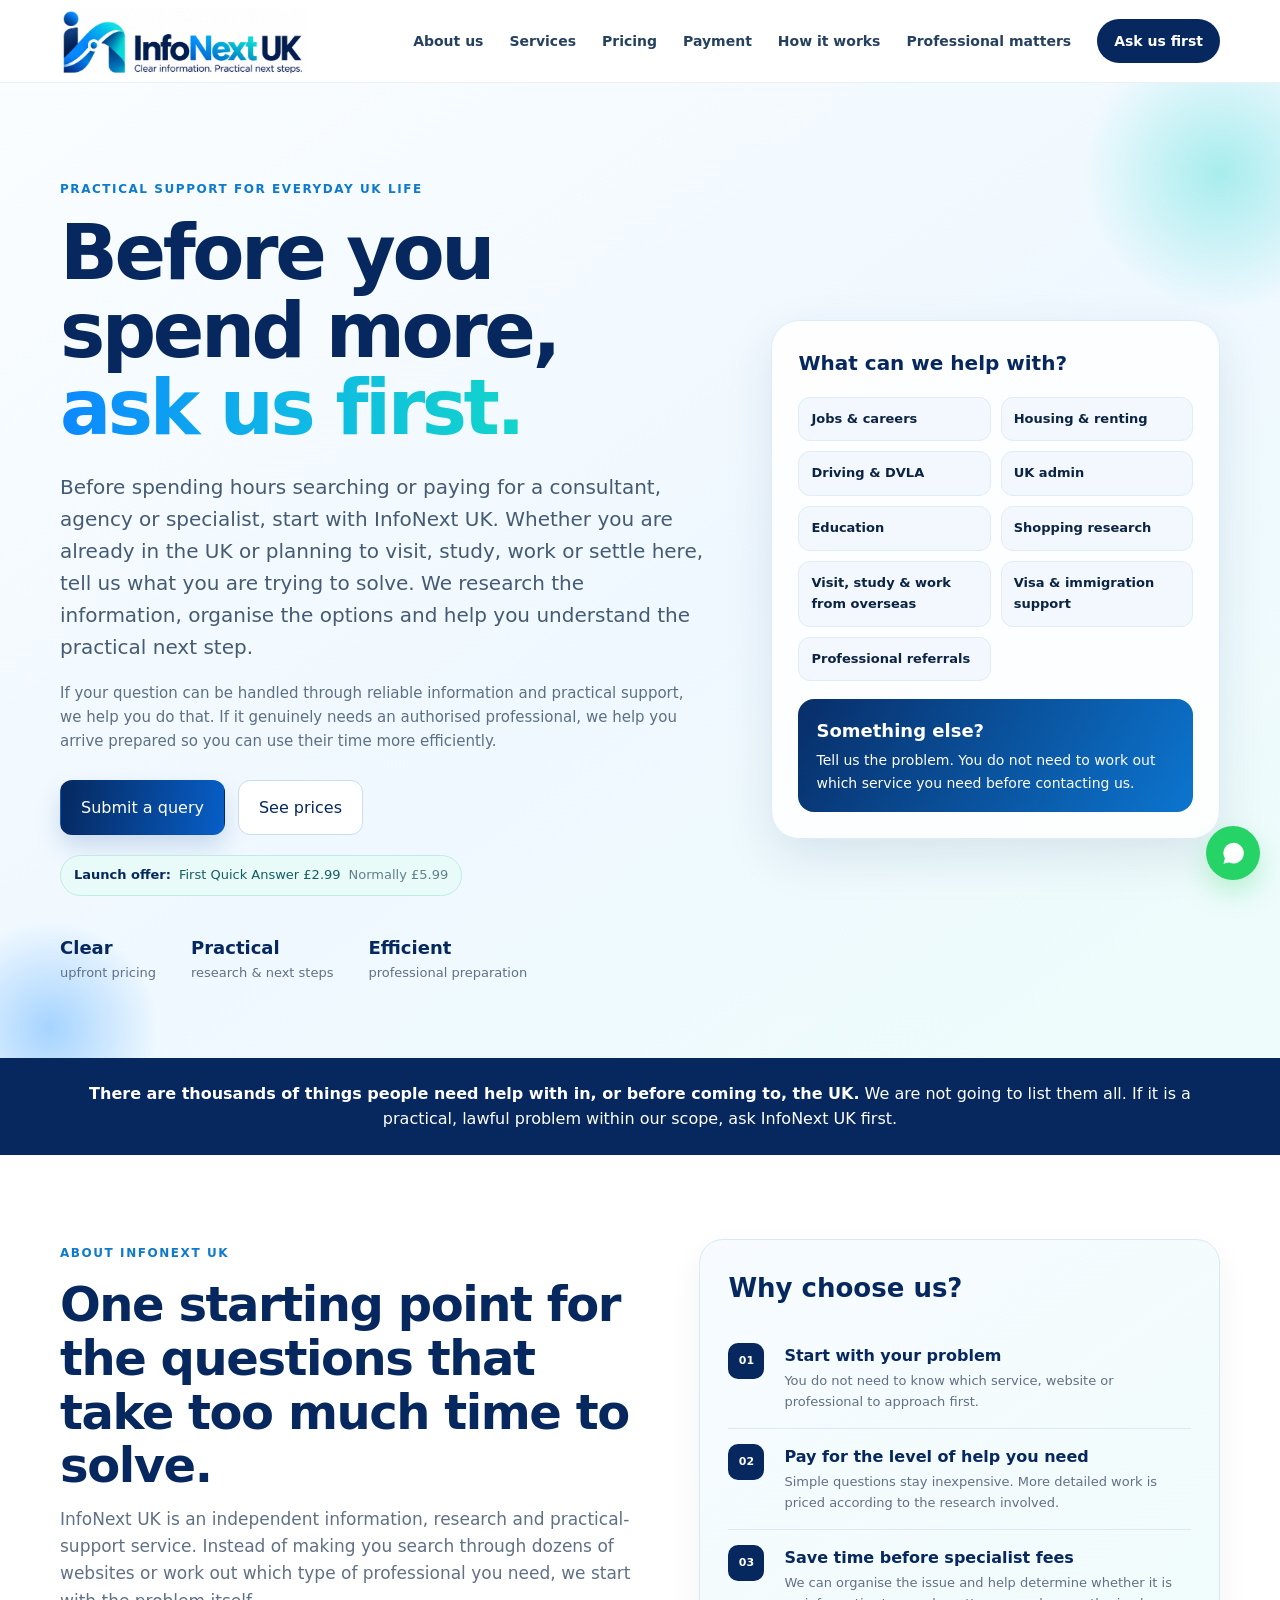
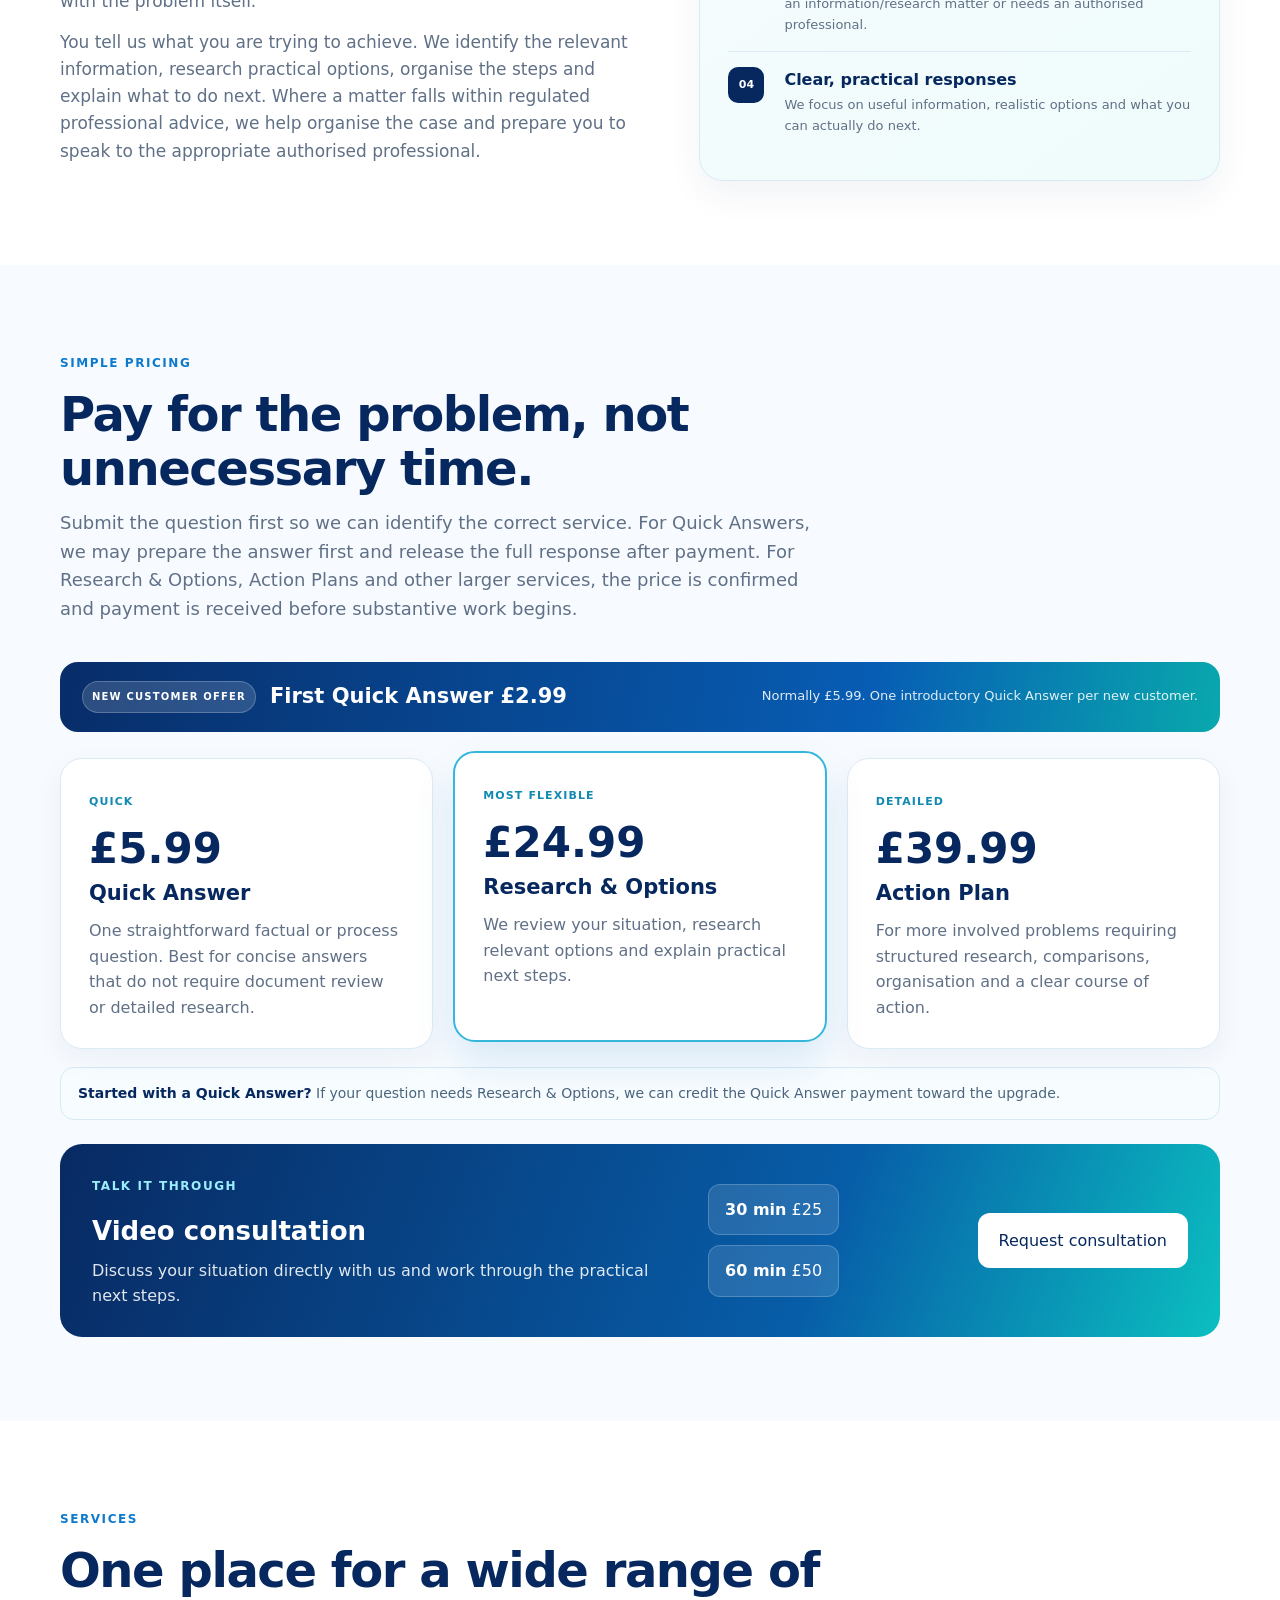
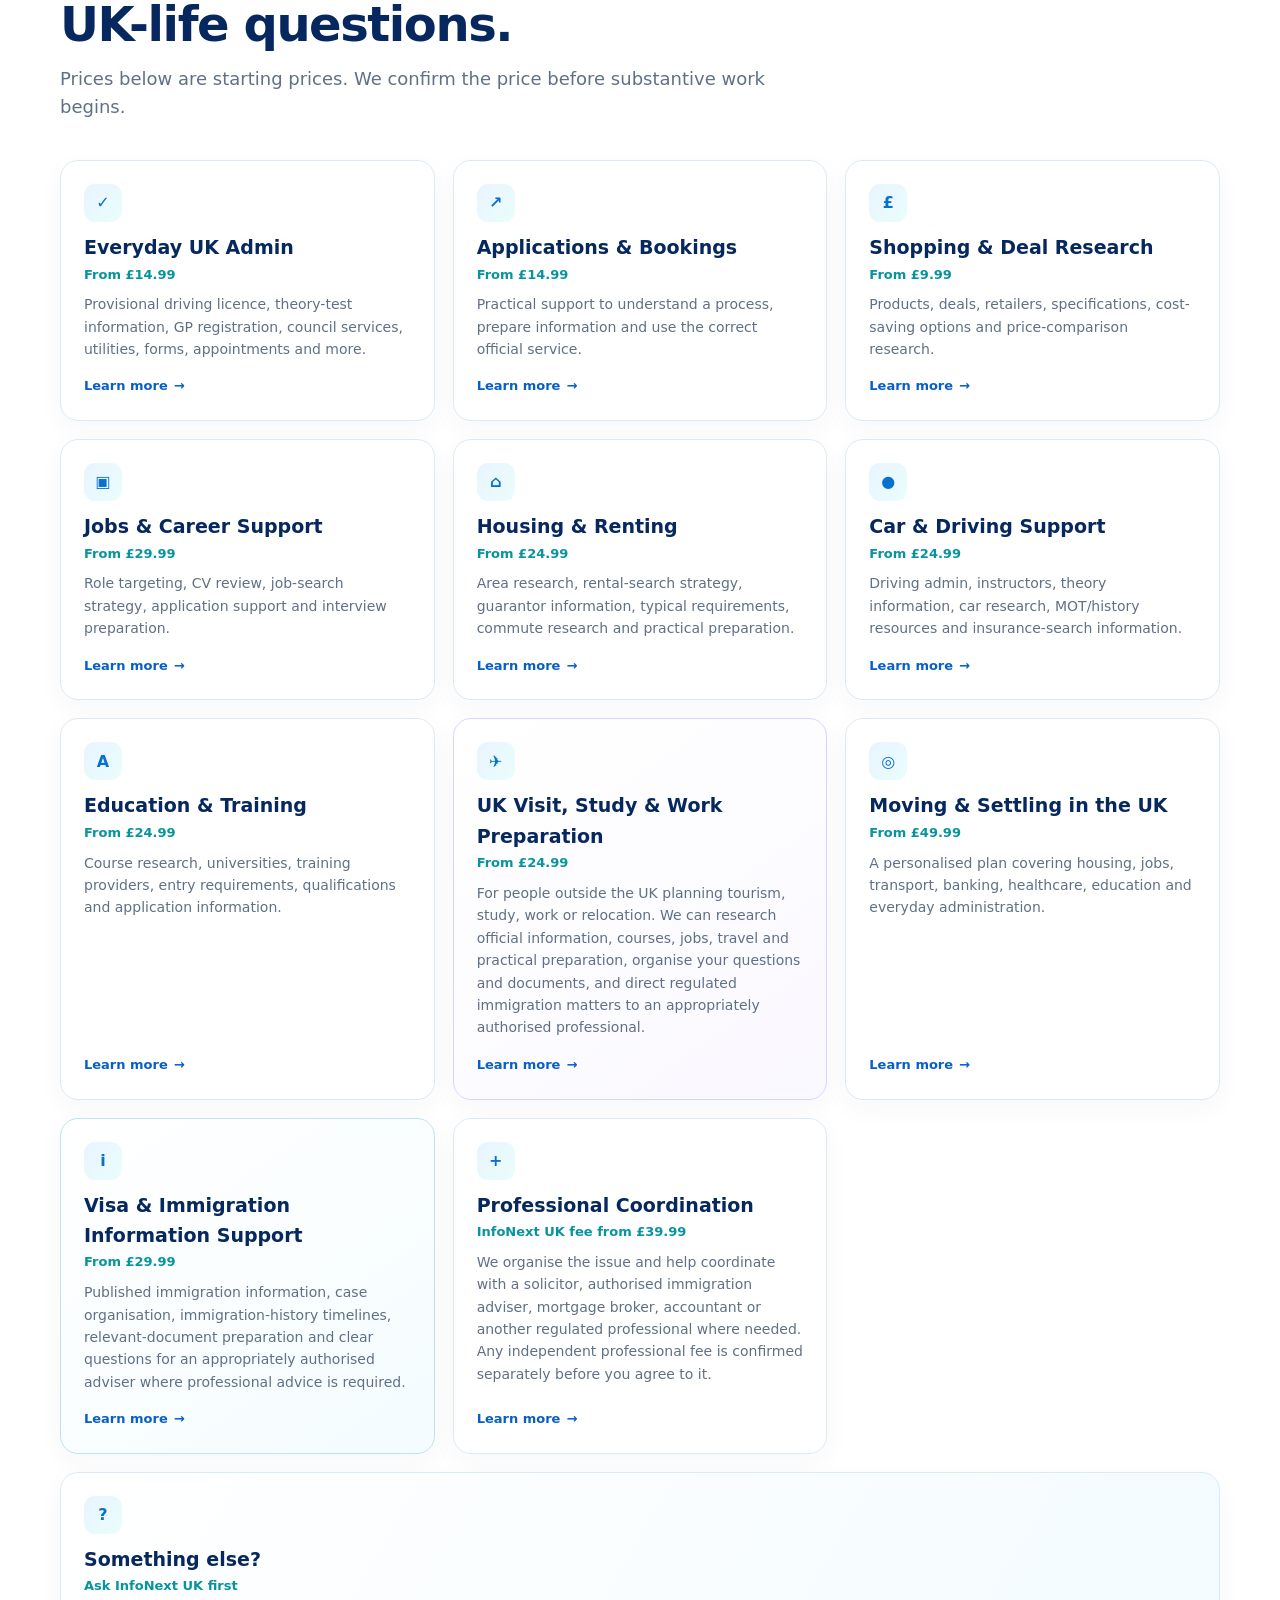
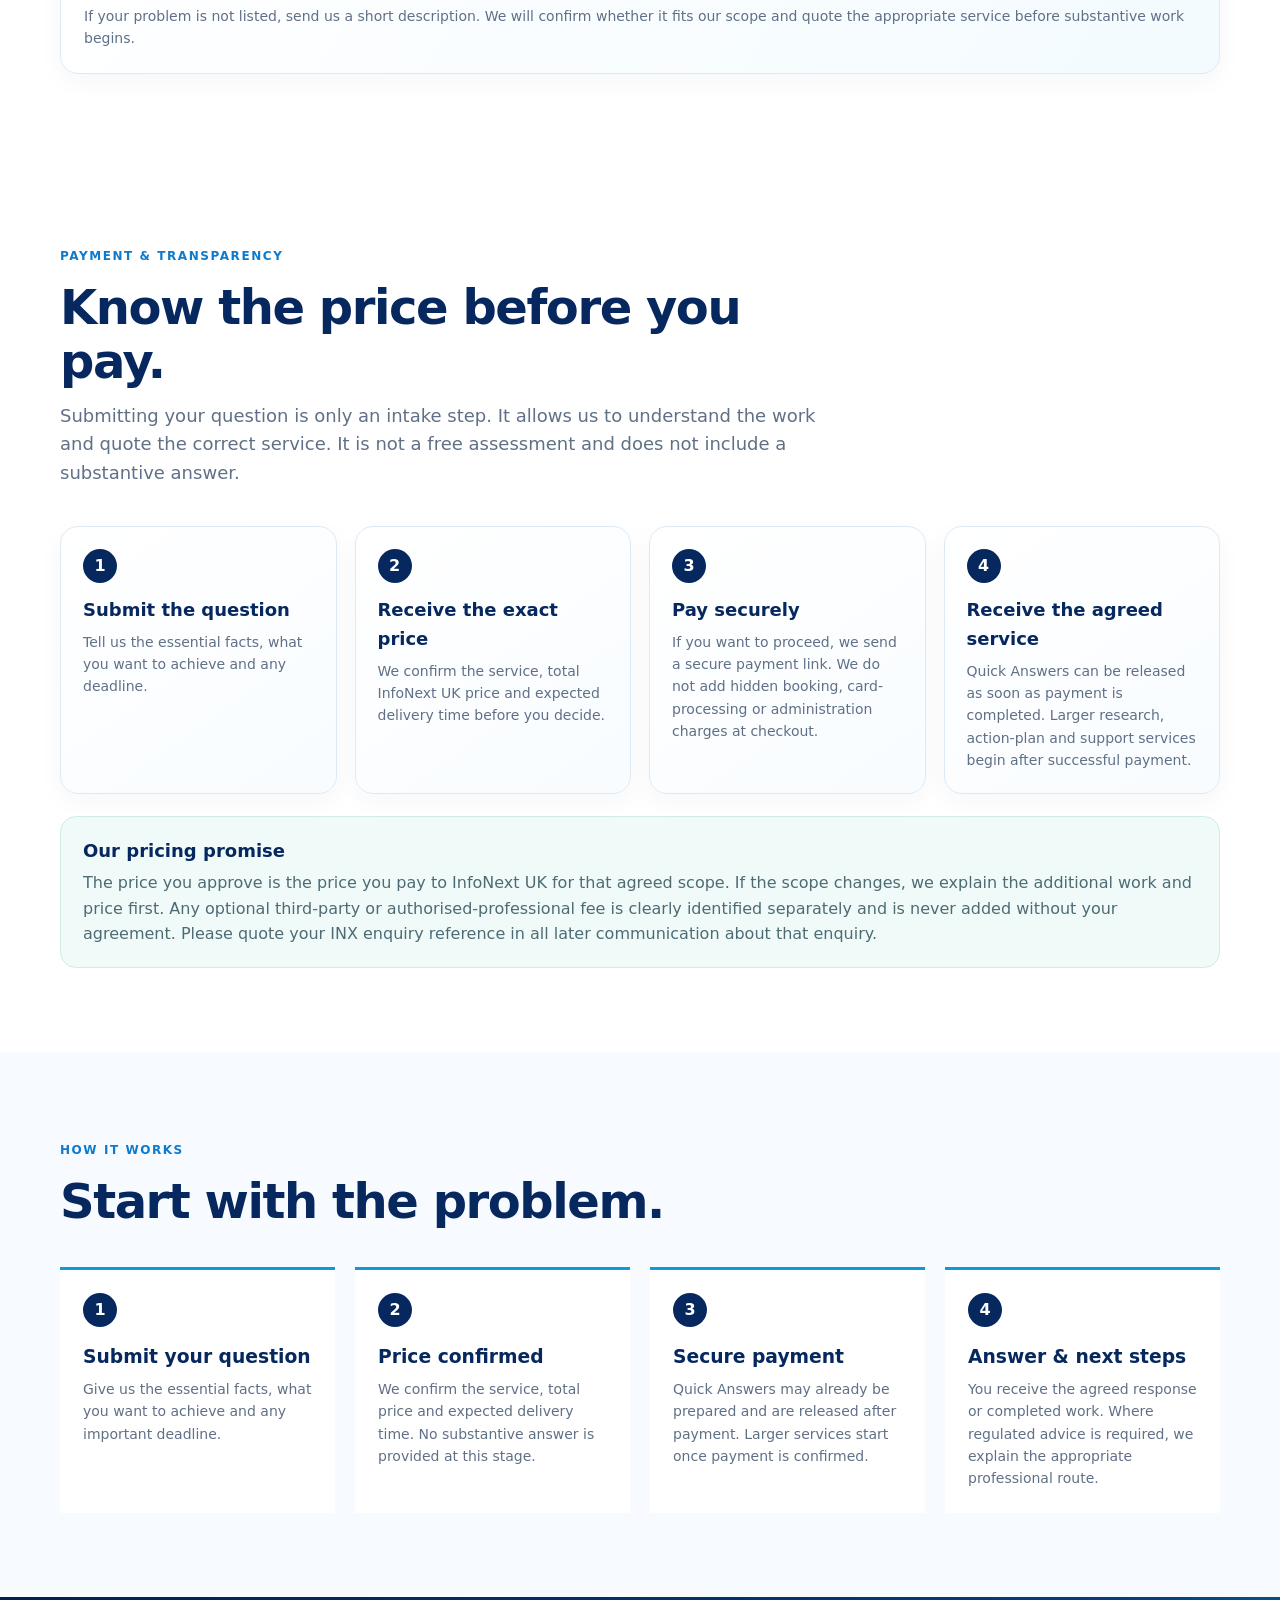
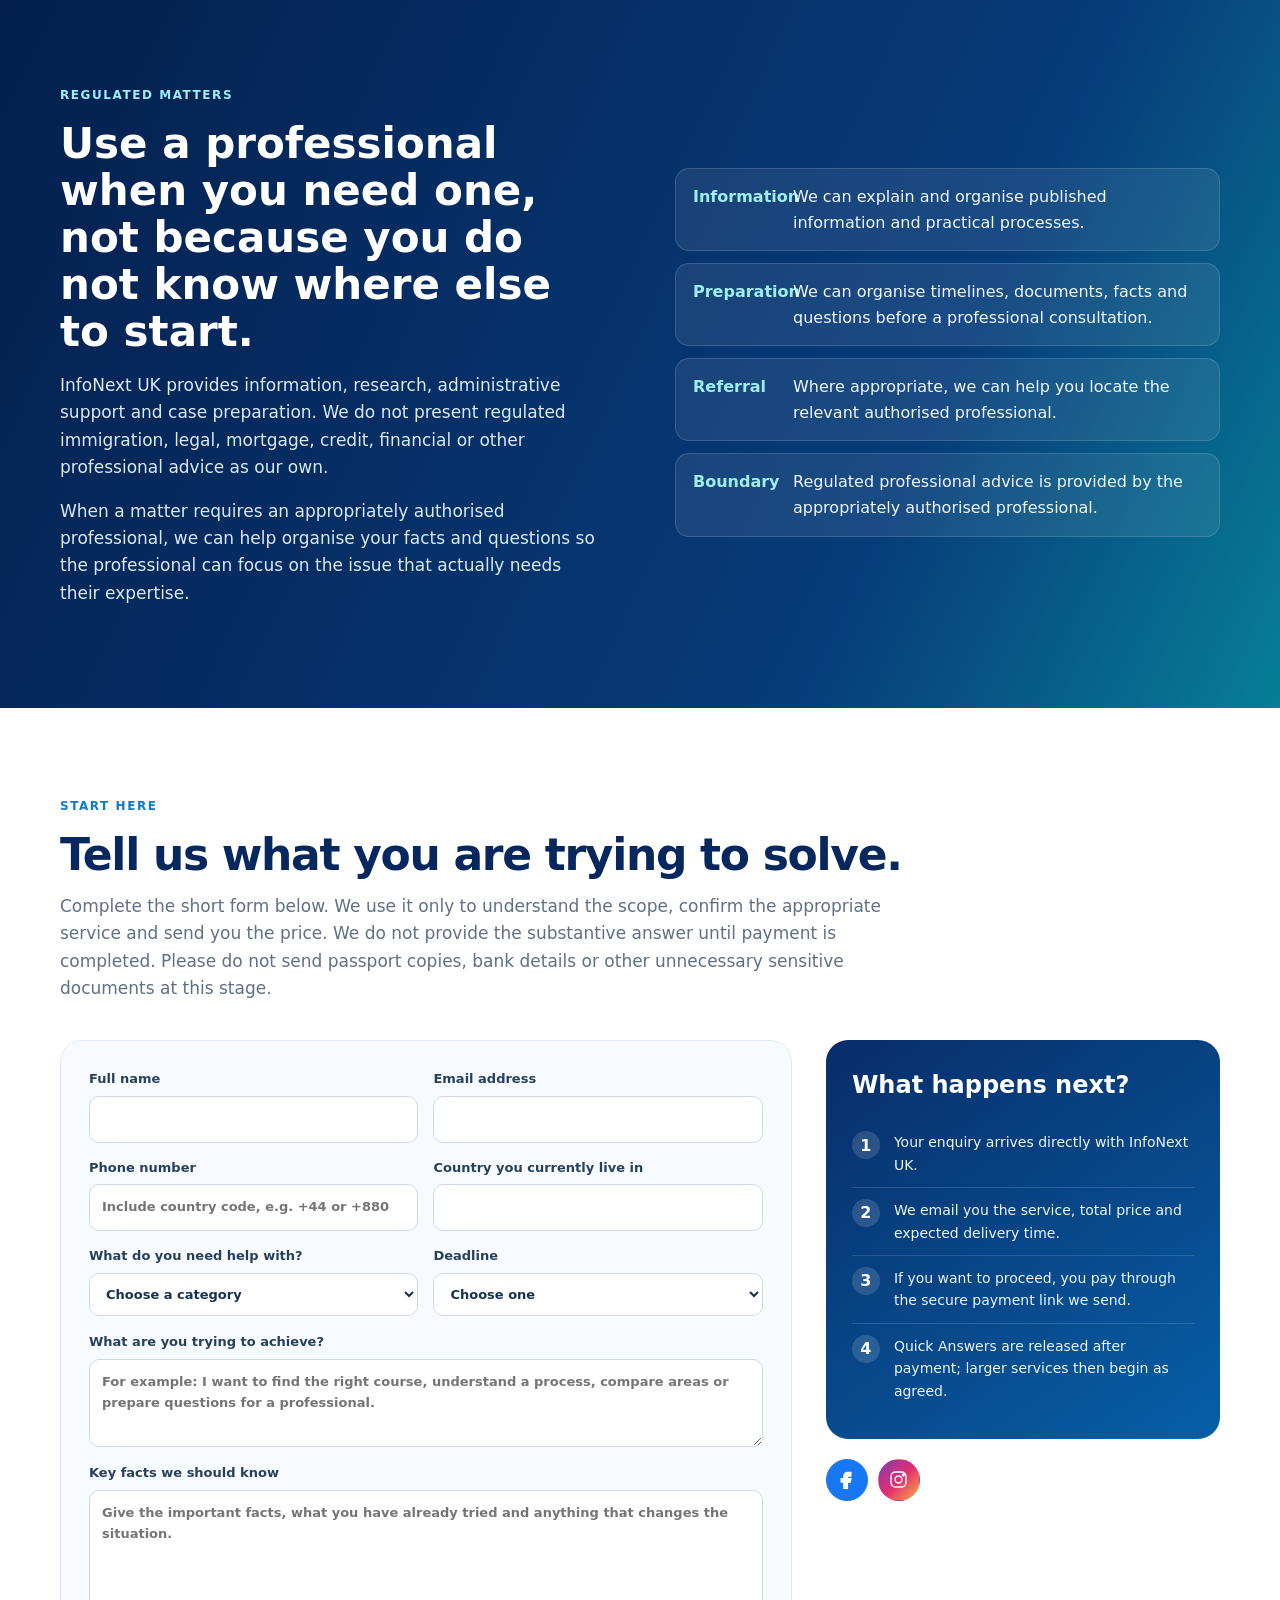
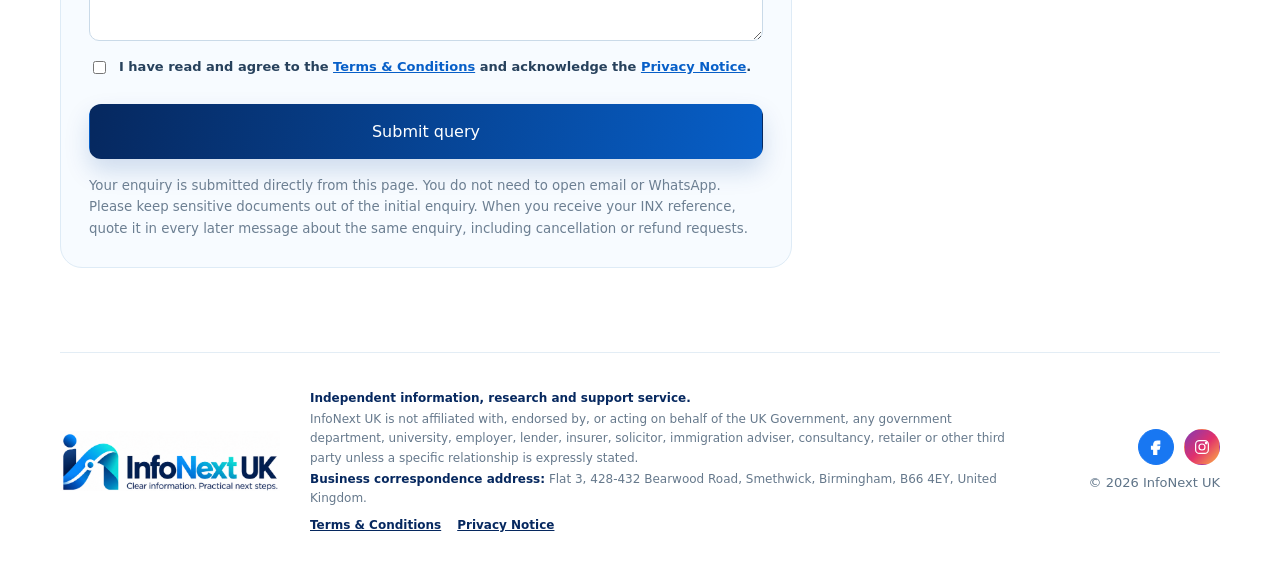
==== commit cf95f2f3: "Add phone number to enquiry form" ====
--- a/index.html
+++ b/index.html
@@ -224,6 +224,9 @@
               <label>Email address
                 <input id="q-email" name="email" type="email" autocomplete="email" required />
               </label>
+              <label>Phone number
+                <input id="q-phone" name="phone" type="tel" autocomplete="tel" placeholder="Include country code, e.g. +44 or +880" required />
+              </label>
               <label>Country you currently live in
                 <input id="q-country" name="country" autocomplete="country-name" required />
               </label>
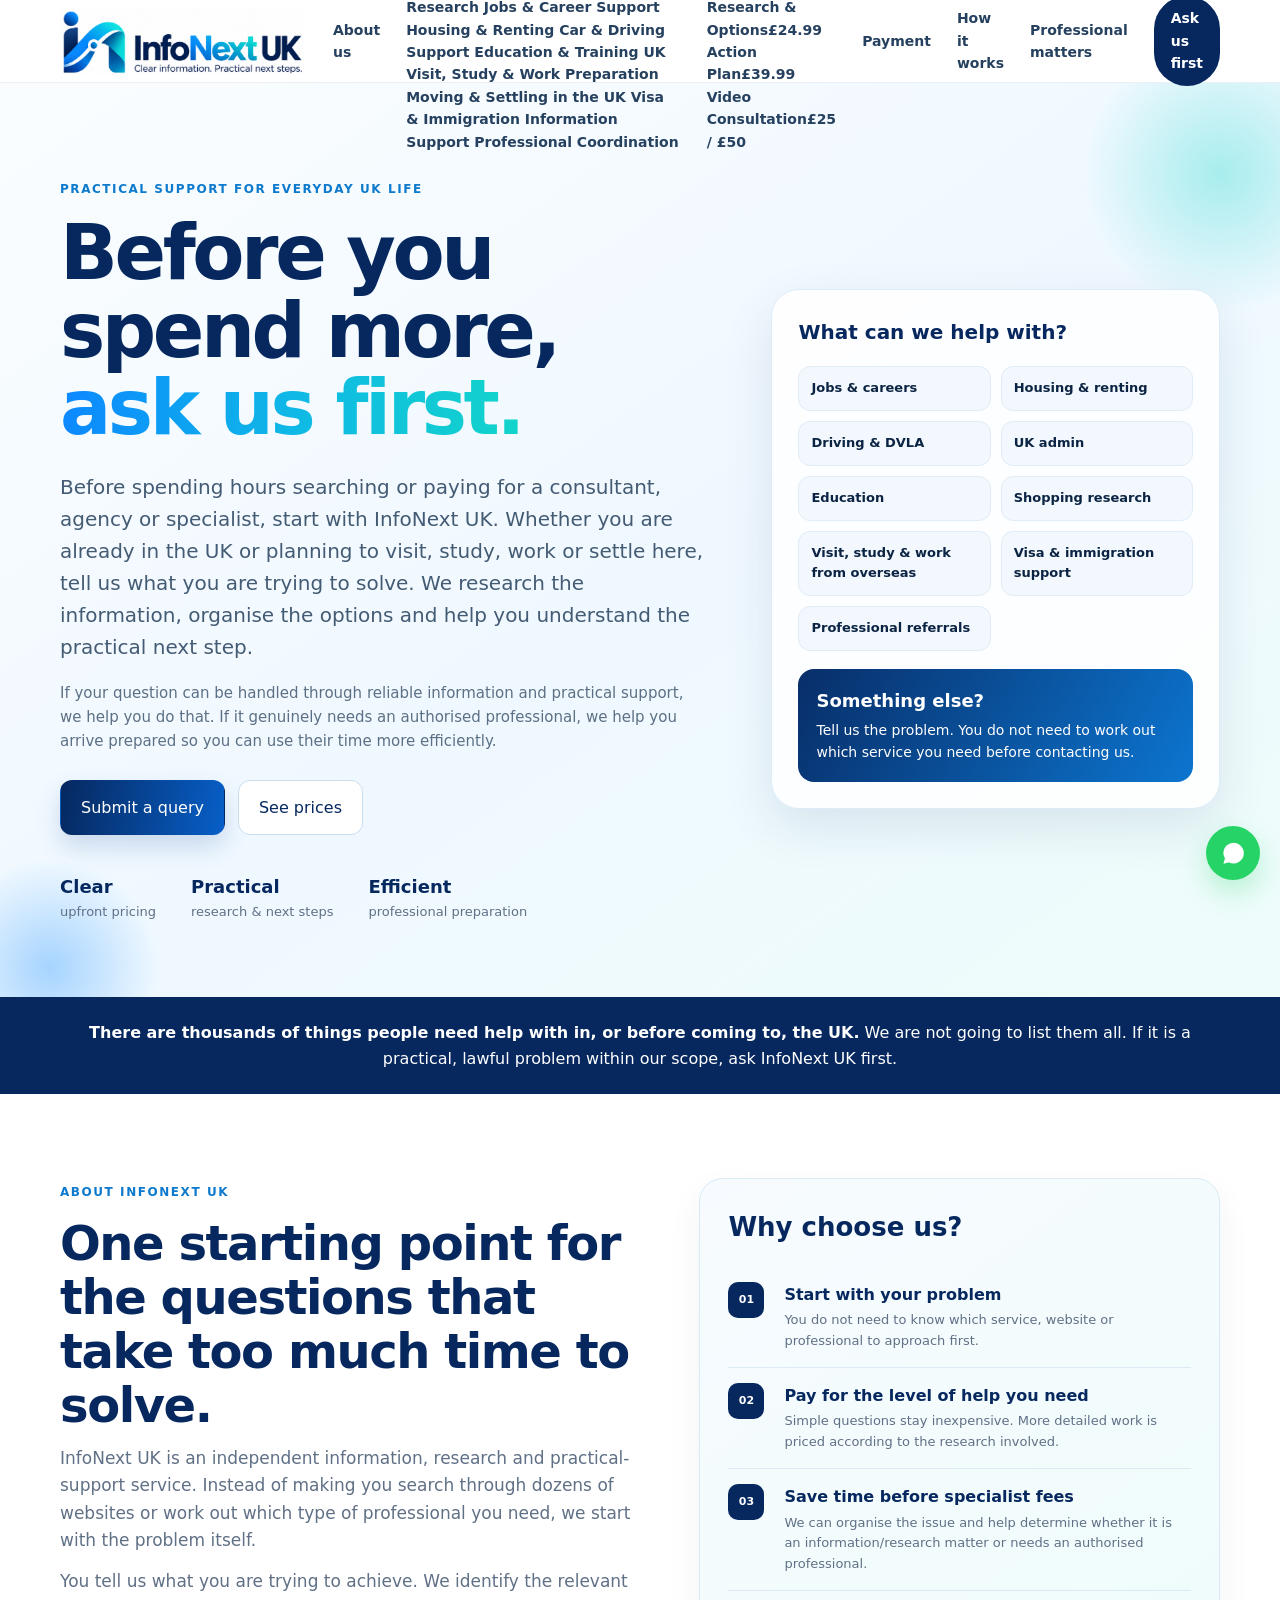
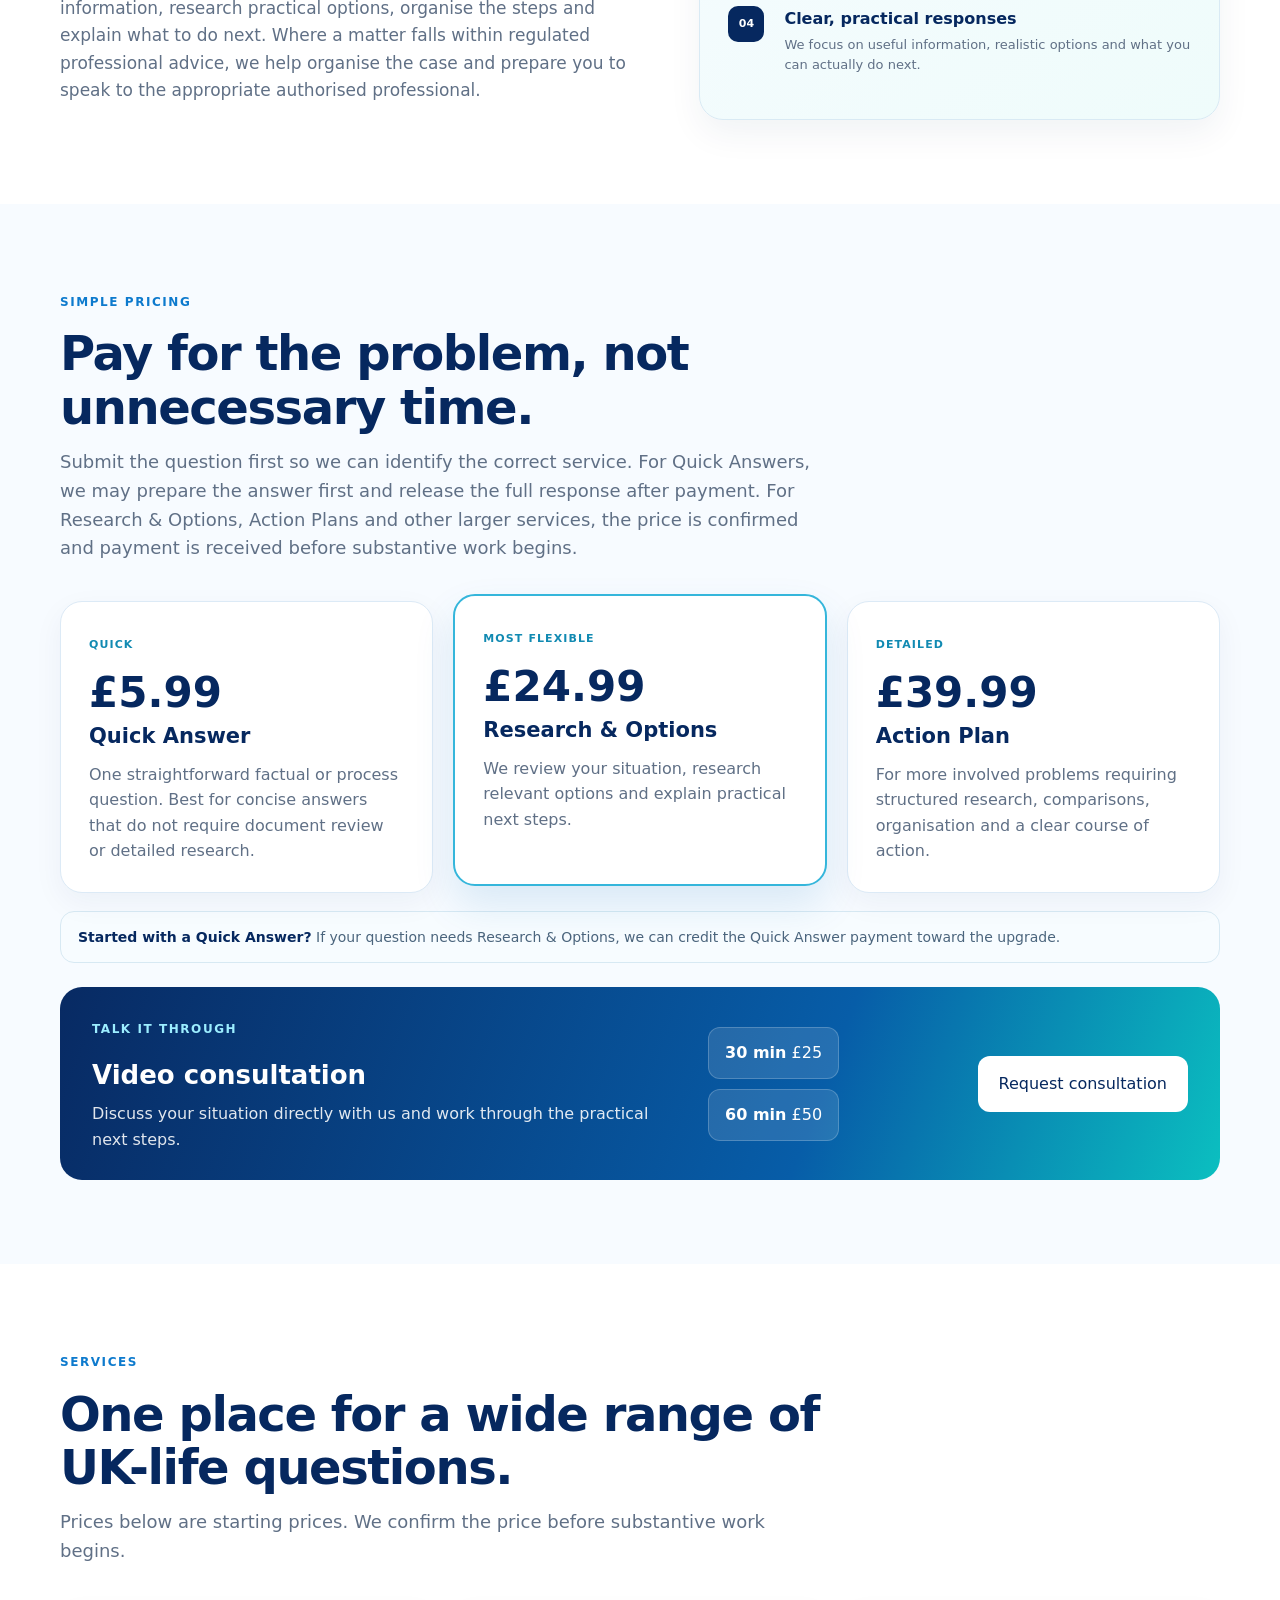
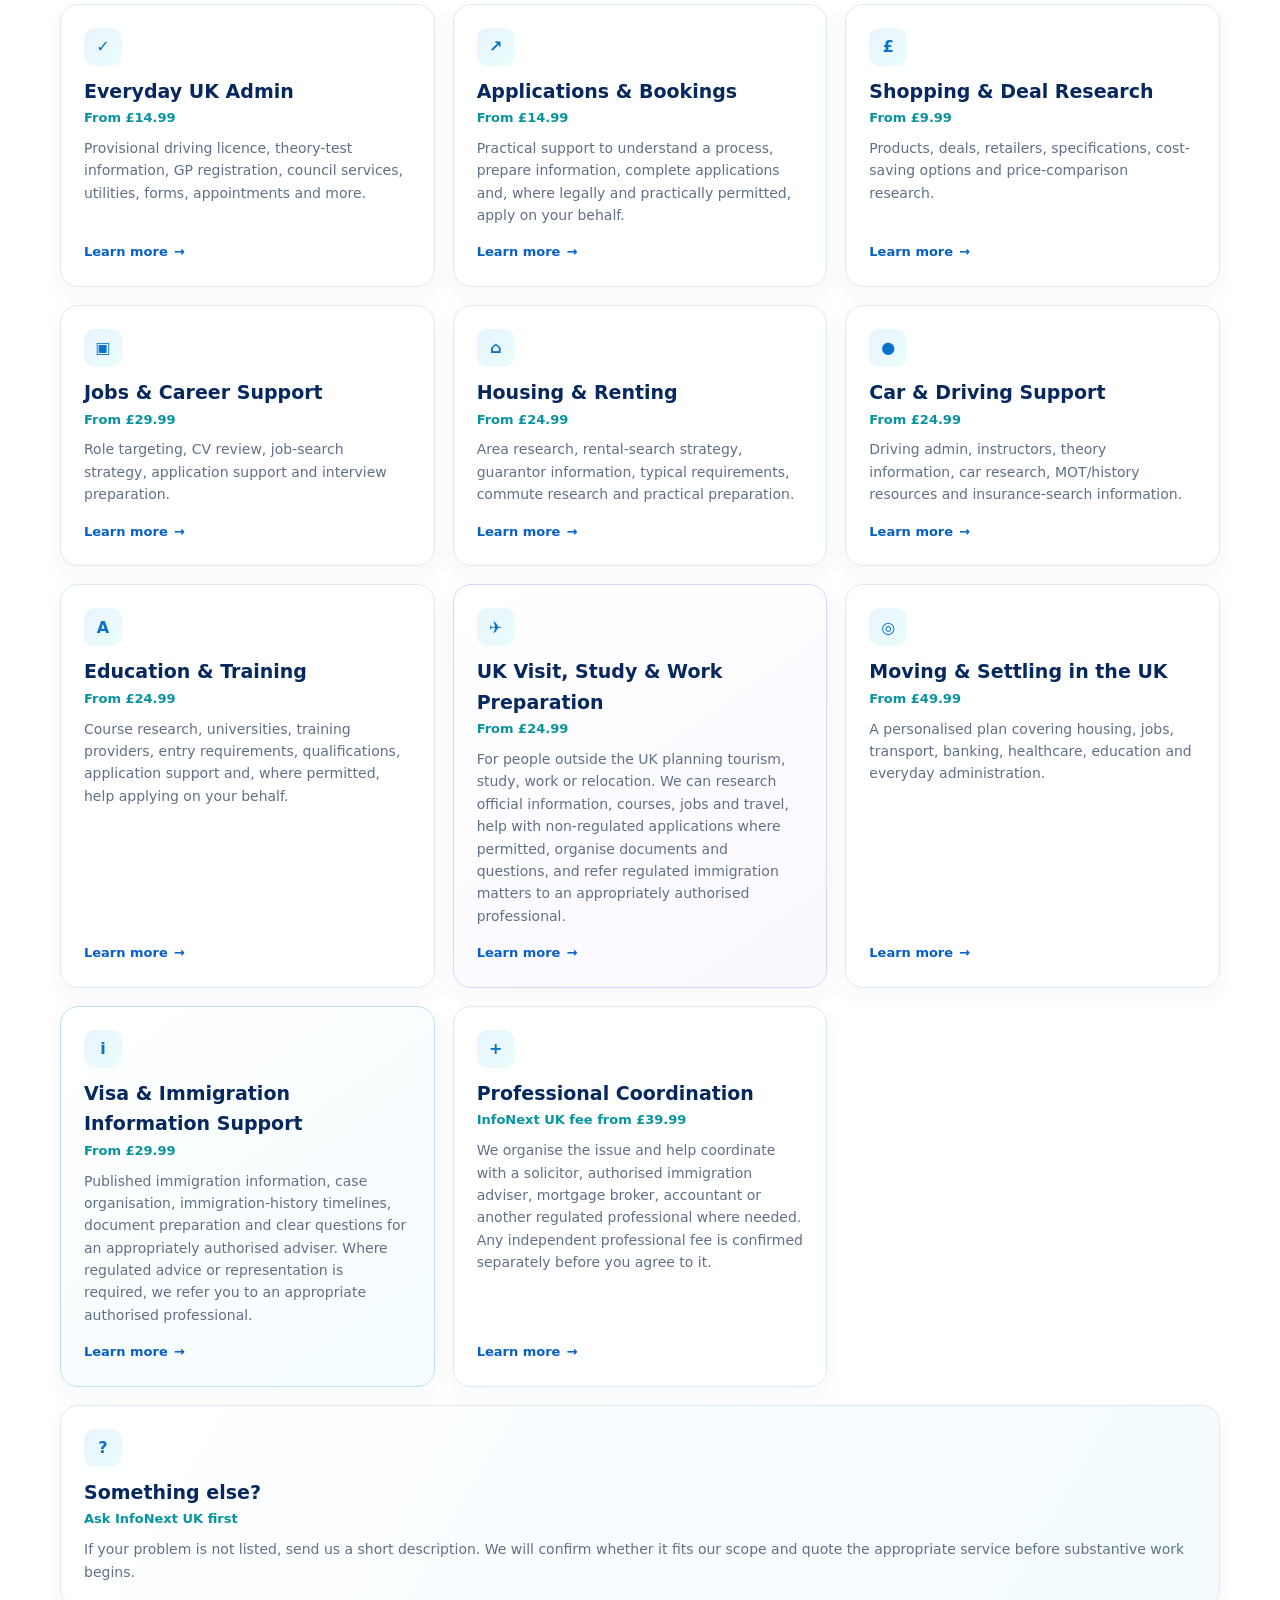
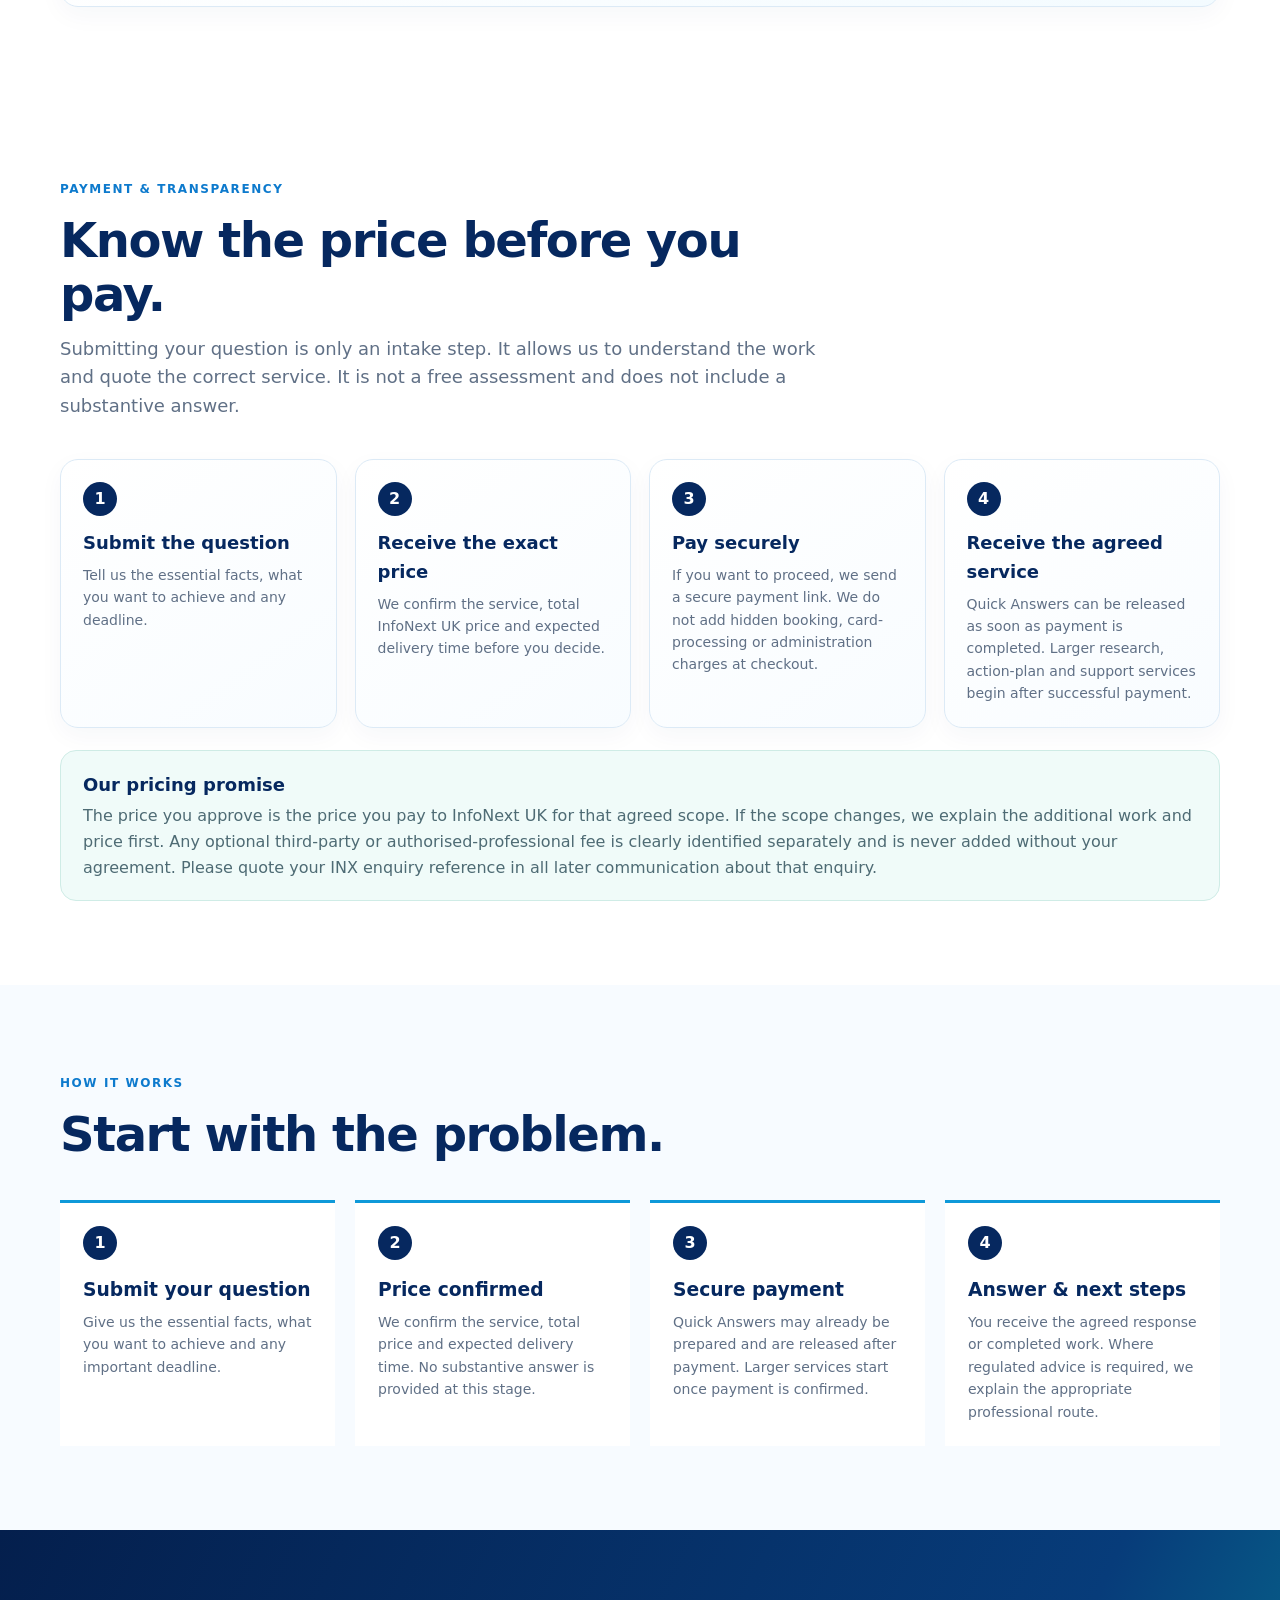
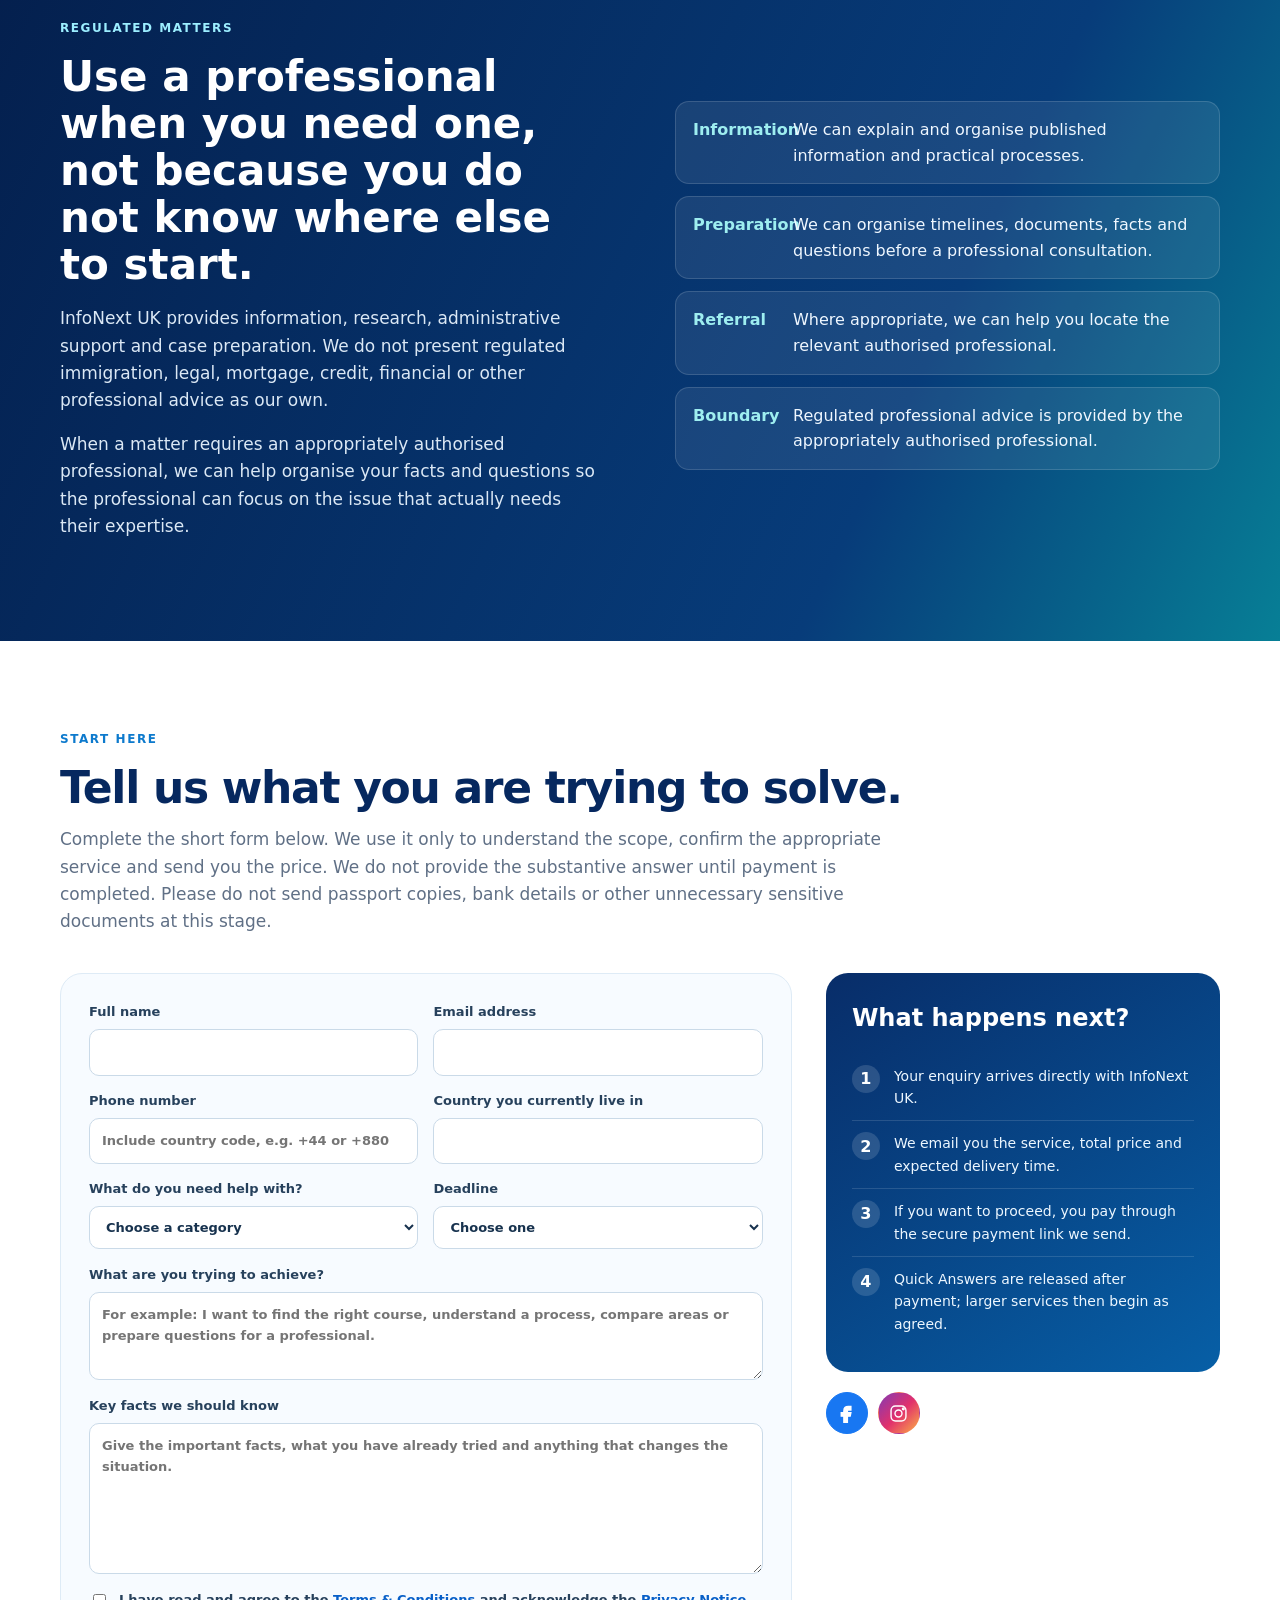
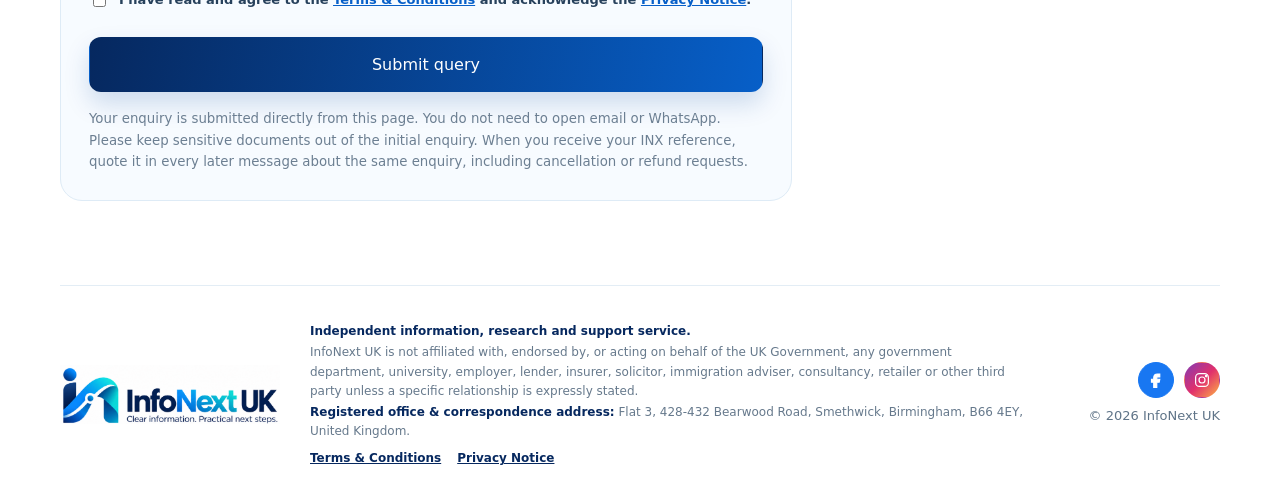
==== commit fa551712: "Refine launch site navigation and services" ====
--- a/index.html
+++ b/index.html
@@ -20,8 +20,31 @@
       <button class="menu-toggle" aria-label="Open menu" aria-expanded="false">☰</button>
       <nav class="nav-links" aria-label="Main navigation">
         <a href="#about">About us</a>
-        <a href="#services">Services</a>
-        <a href="#pricing">Pricing</a>
+        <div class="nav-dropdown">
+          <a href="#services" class="nav-drop-trigger">Services <span>⌄</span></a>
+          <div class="nav-dropdown-menu services-menu">
+            <a href="everyday-uk-admin.html">Everyday UK Admin</a>
+            <a href="applications-bookings.html">Applications & Bookings</a>
+            <a href="shopping-deal-research.html">Shopping & Deal Research</a>
+            <a href="jobs-career-support.html">Jobs & Career Support</a>
+            <a href="housing-renting.html">Housing & Renting</a>
+            <a href="car-driving-support.html">Car & Driving Support</a>
+            <a href="education-training.html">Education & Training</a>
+            <a href="uk-visit-study-work.html">UK Visit, Study & Work Preparation</a>
+            <a href="moving-settling-uk.html">Moving & Settling in the UK</a>
+            <a href="visa-immigration-information.html">Visa & Immigration Information Support</a>
+            <a href="professional-coordination.html">Professional Coordination</a>
+          </div>
+        </div>
+        <div class="nav-dropdown">
+          <a href="#pricing" class="nav-drop-trigger">Pricing <span>⌄</span></a>
+          <div class="nav-dropdown-menu pricing-menu">
+            <a href="#pricing"><b>Quick Answer</b><span>£5.99</span></a>
+            <a href="#pricing"><b>Research & Options</b><span>£24.99</span></a>
+            <a href="#pricing"><b>Action Plan</b><span>£39.99</span></a>
+            <a href="#pricing"><b>Video Consultation</b><span>£25 / £50</span></a>
+          </div>
+        </div>
         <a href="#payment">Payment</a>
         <a href="#how">How it works</a>
         <a href="#professional">Professional matters</a>
@@ -43,7 +66,6 @@
             <a class="btn btn-primary" href="#contact">Submit a query</a>
             <a class="btn btn-secondary" href="#pricing">See prices</a>
           </div>
-          <div class="launch-pill"><strong>Launch offer:</strong> First Quick Answer £2.99 <span>Normally £5.99</span></div>
           <div class="trust-row">
             <div><strong>Clear</strong><span>upfront pricing</span></div>
             <div><strong>Practical</strong><span>research & next steps</span></div>
@@ -92,11 +114,6 @@
           <span class="eyebrow">Simple pricing</span>
           <h2>Pay for the problem, not unnecessary time.</h2>
           <p>Submit the question first so we can identify the correct service. For Quick Answers, we may prepare the answer first and release the full response after payment. For Research & Options, Action Plans and other larger services, the price is confirmed and payment is received before substantive work begins.</p>
-        </div>
-
-        <div class="offer-banner">
-          <div><span>NEW CUSTOMER OFFER</span><strong>First Quick Answer £2.99</strong></div>
-          <p>Normally £5.99. One introductory Quick Answer per new customer.</p>
         </div>
 
         <div class="pricing-grid">
@@ -143,15 +160,15 @@
         </div>
         <div class="service-grid">
           <article class="service-card"><div class="icon">✓</div><h3>Everyday UK Admin</h3><div class="from">From £14.99</div><p>Provisional driving licence, theory-test information, GP registration, council services, utilities, forms, appointments and more.</p><a class="service-link" href="everyday-uk-admin.html">Learn more <span>→</span></a></article>
-          <article class="service-card"><div class="icon">↗</div><h3>Applications & Bookings</h3><div class="from">From £14.99</div><p>Practical support to understand a process, prepare information and use the correct official service.</p><a class="service-link" href="applications-bookings.html">Learn more <span>→</span></a></article>
+          <article class="service-card"><div class="icon">↗</div><h3>Applications & Bookings</h3><div class="from">From £14.99</div><p>Practical support to understand a process, prepare information, complete applications and, where legally and practically permitted, apply on your behalf.</p><a class="service-link" href="applications-bookings.html">Learn more <span>→</span></a></article>
           <article class="service-card"><div class="icon">£</div><h3>Shopping & Deal Research</h3><div class="from">From £9.99</div><p>Products, deals, retailers, specifications, cost-saving options and price-comparison research.</p><a class="service-link" href="shopping-deal-research.html">Learn more <span>→</span></a></article>
           <article class="service-card"><div class="icon">▣</div><h3>Jobs & Career Support</h3><div class="from">From £29.99</div><p>Role targeting, CV review, job-search strategy, application support and interview preparation.</p><a class="service-link" href="jobs-career-support.html">Learn more <span>→</span></a></article>
           <article class="service-card"><div class="icon">⌂</div><h3>Housing & Renting</h3><div class="from">From £24.99</div><p>Area research, rental-search strategy, guarantor information, typical requirements, commute research and practical preparation.</p><a class="service-link" href="housing-renting.html">Learn more <span>→</span></a></article>
           <article class="service-card"><div class="icon">●</div><h3>Car & Driving Support</h3><div class="from">From £24.99</div><p>Driving admin, instructors, theory information, car research, MOT/history resources and insurance-search information.</p><a class="service-link" href="car-driving-support.html">Learn more <span>→</span></a></article>
-          <article class="service-card"><div class="icon">A</div><h3>Education & Training</h3><div class="from">From £24.99</div><p>Course research, universities, training providers, entry requirements, qualifications and application information.</p><a class="service-link" href="education-training.html">Learn more <span>→</span></a></article>
-          <article class="service-card overseas-card"><div class="icon">✈</div><h3>UK Visit, Study & Work Preparation</h3><div class="from">From £24.99</div><p>For people outside the UK planning tourism, study, work or relocation. We can research official information, courses, jobs, travel and practical preparation, organise your questions and documents, and direct regulated immigration matters to an appropriately authorised professional.</p><a class="service-link" href="uk-visit-study-work.html">Learn more <span>→</span></a></article>
+          <article class="service-card"><div class="icon">A</div><h3>Education & Training</h3><div class="from">From £24.99</div><p>Course research, universities, training providers, entry requirements, qualifications, application support and, where permitted, help applying on your behalf.</p><a class="service-link" href="education-training.html">Learn more <span>→</span></a></article>
+          <article class="service-card overseas-card"><div class="icon">✈</div><h3>UK Visit, Study & Work Preparation</h3><div class="from">From £24.99</div><p>For people outside the UK planning tourism, study, work or relocation. We can research official information, courses, jobs and travel, help with non-regulated applications where permitted, organise documents and questions, and refer regulated immigration matters to an appropriately authorised professional.</p><a class="service-link" href="uk-visit-study-work.html">Learn more <span>→</span></a></article>
           <article class="service-card"><div class="icon">◎</div><h3>Moving & Settling in the UK</h3><div class="from">From £49.99</div><p>A personalised plan covering housing, jobs, transport, banking, healthcare, education and everyday administration.</p><a class="service-link" href="moving-settling-uk.html">Learn more <span>→</span></a></article>
-          <article class="service-card immigration-card"><div class="icon">i</div><h3>Visa & Immigration Information Support</h3><div class="from">From £29.99</div><p>Published immigration information, case organisation, immigration-history timelines, relevant-document preparation and clear questions for an appropriately authorised adviser where professional advice is required.</p><a class="service-link" href="visa-immigration-information.html">Learn more <span>→</span></a></article>
+          <article class="service-card immigration-card"><div class="icon">i</div><h3>Visa & Immigration Information Support</h3><div class="from">From £29.99</div><p>Published immigration information, case organisation, immigration-history timelines, document preparation and clear questions for an appropriately authorised adviser. Where regulated advice or representation is required, we refer you to an appropriate authorised professional.</p><a class="service-link" href="visa-immigration-information.html">Learn more <span>→</span></a></article>
           <article class="service-card"><div class="icon">+</div><h3>Professional Coordination</h3><div class="from">InfoNext UK fee from £39.99</div><p>We organise the issue and help coordinate with a solicitor, authorised immigration adviser, mortgage broker, accountant or another regulated professional where needed. Any independent professional fee is confirmed separately before you agree to it.</p><a class="service-link" href="professional-coordination.html">Learn more <span>→</span></a></article>
           <article class="service-card service-wide"><div class="icon">?</div><h3>Something else?</h3><div class="from">Ask InfoNext UK first</div><p>If your problem is not listed, send us a short description. We will confirm whether it fits our scope and quote the appropriate service before substantive work begins.</p></article>
         </div>
@@ -309,7 +326,7 @@
       <div class="footer-copy">
         <p><strong>Independent information, research and support service.</strong></p>
         <p>InfoNext UK is not affiliated with, endorsed by, or acting on behalf of the UK Government, any government department, university, employer, lender, insurer, solicitor, immigration adviser, consultancy, retailer or other third party unless a specific relationship is expressly stated.</p>
-        <p><strong>Business correspondence address:</strong> Flat 3, 428-432 Bearwood Road, Smethwick, Birmingham, B66 4EY, United Kingdom.</p>
+        <p><strong>Registered office & correspondence address:</strong> Flat 3, 428-432 Bearwood Road, Smethwick, Birmingham, B66 4EY, United Kingdom.</p>
         <div class="legal-links"><a href="terms.html">Terms & Conditions</a><a href="privacy.html">Privacy Notice</a></div>
       </div>
       <div class="footer-right">
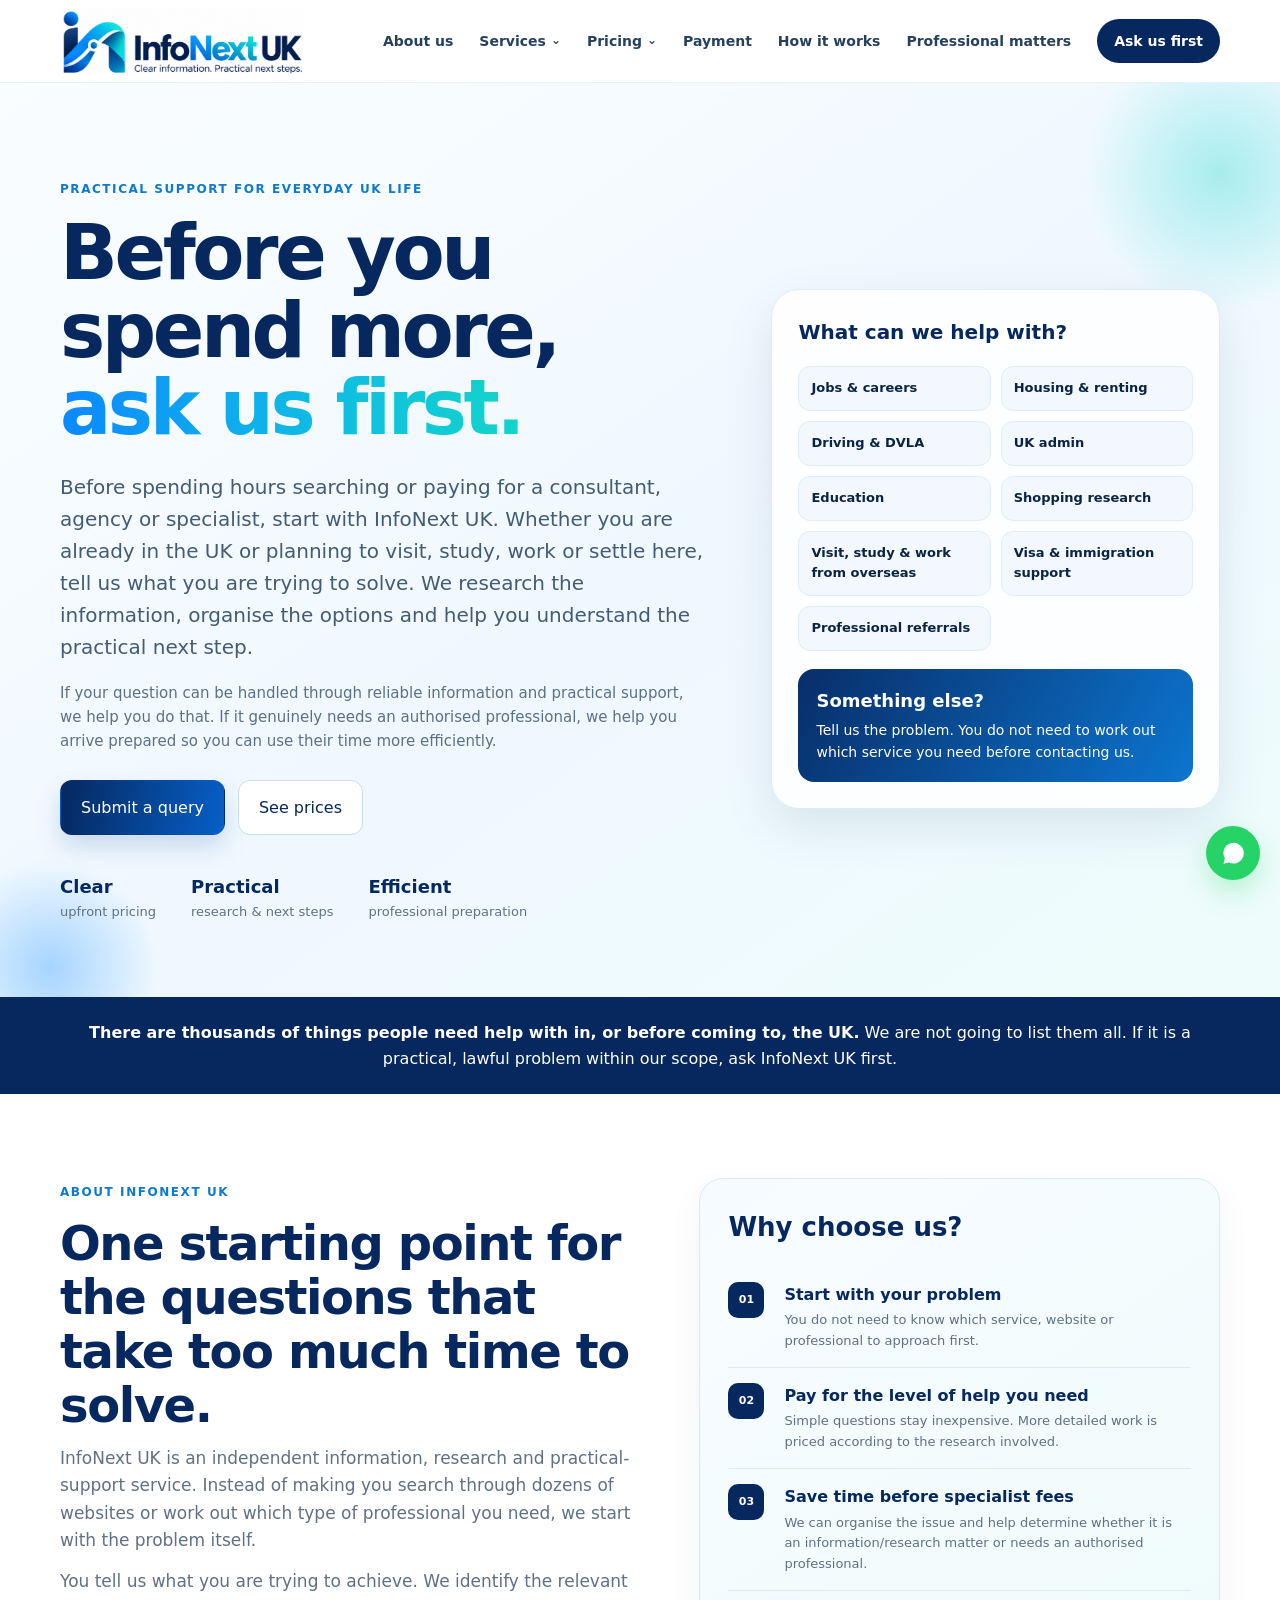
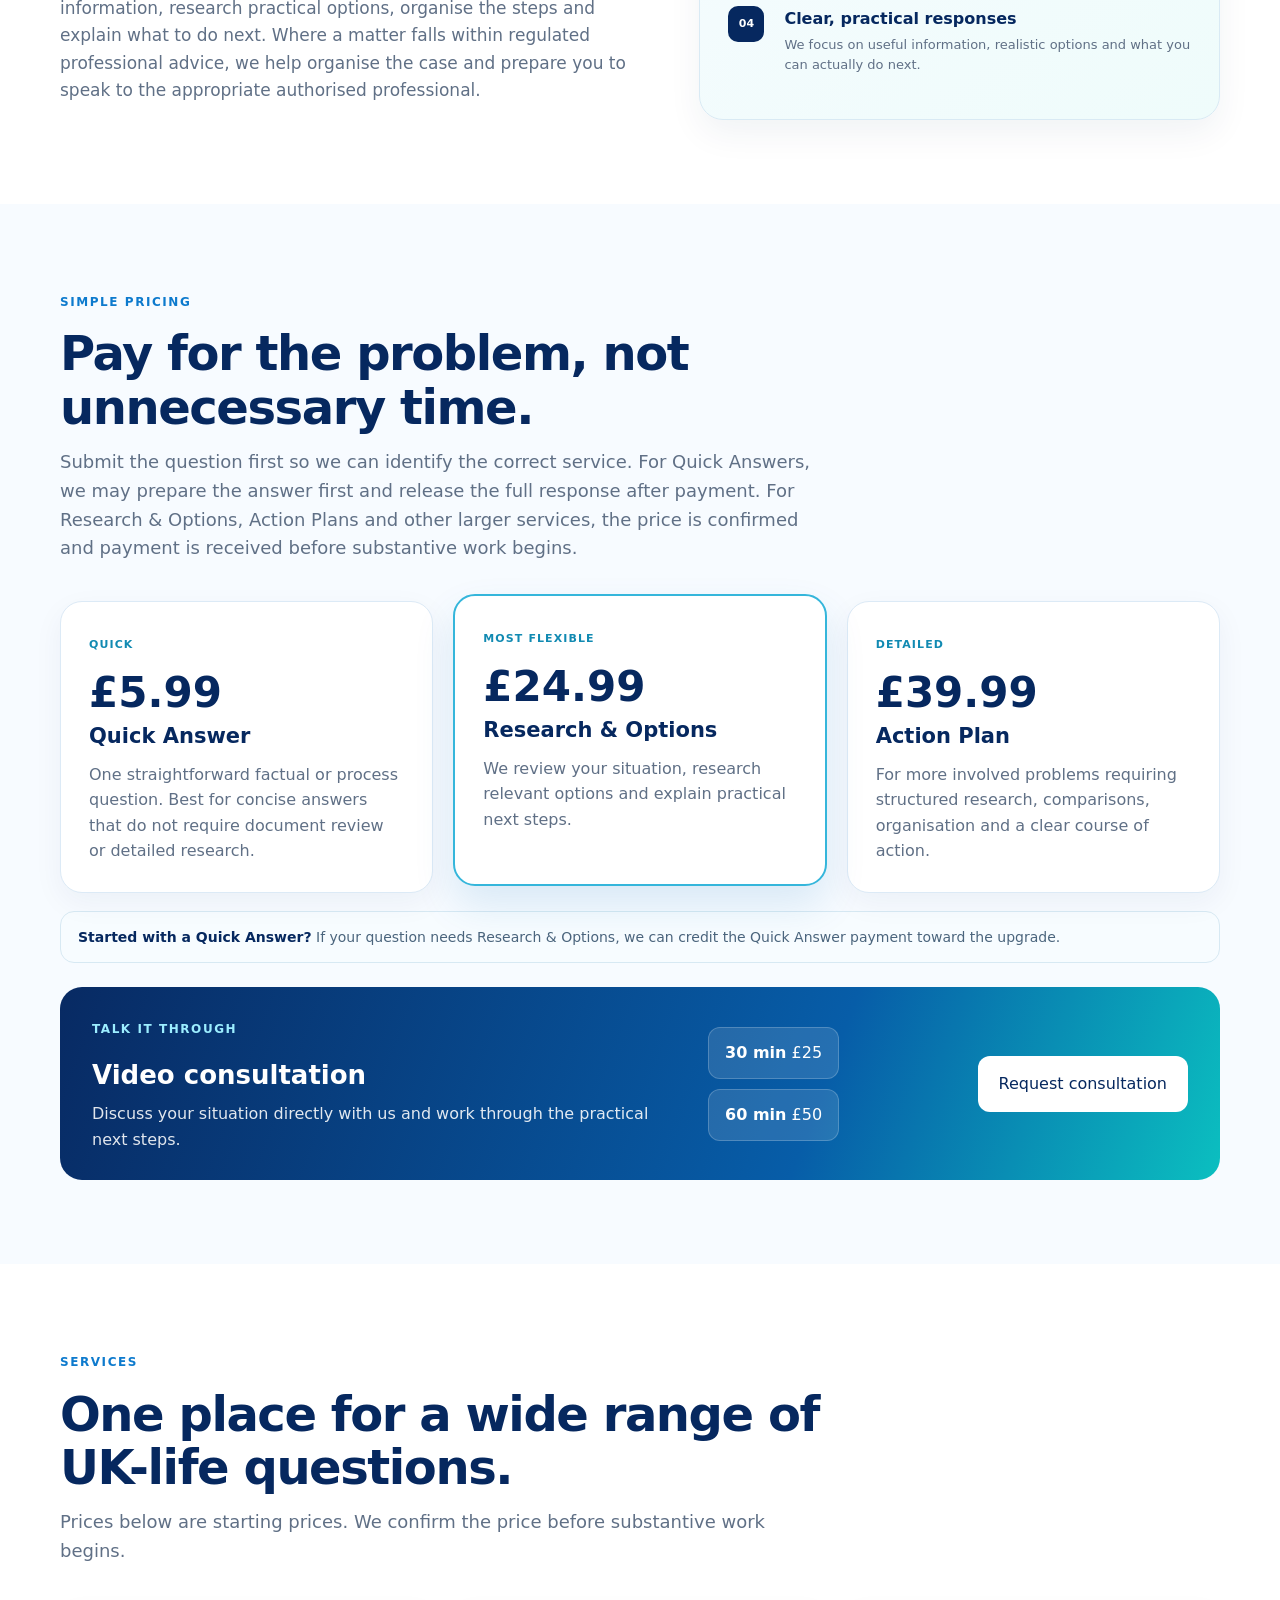
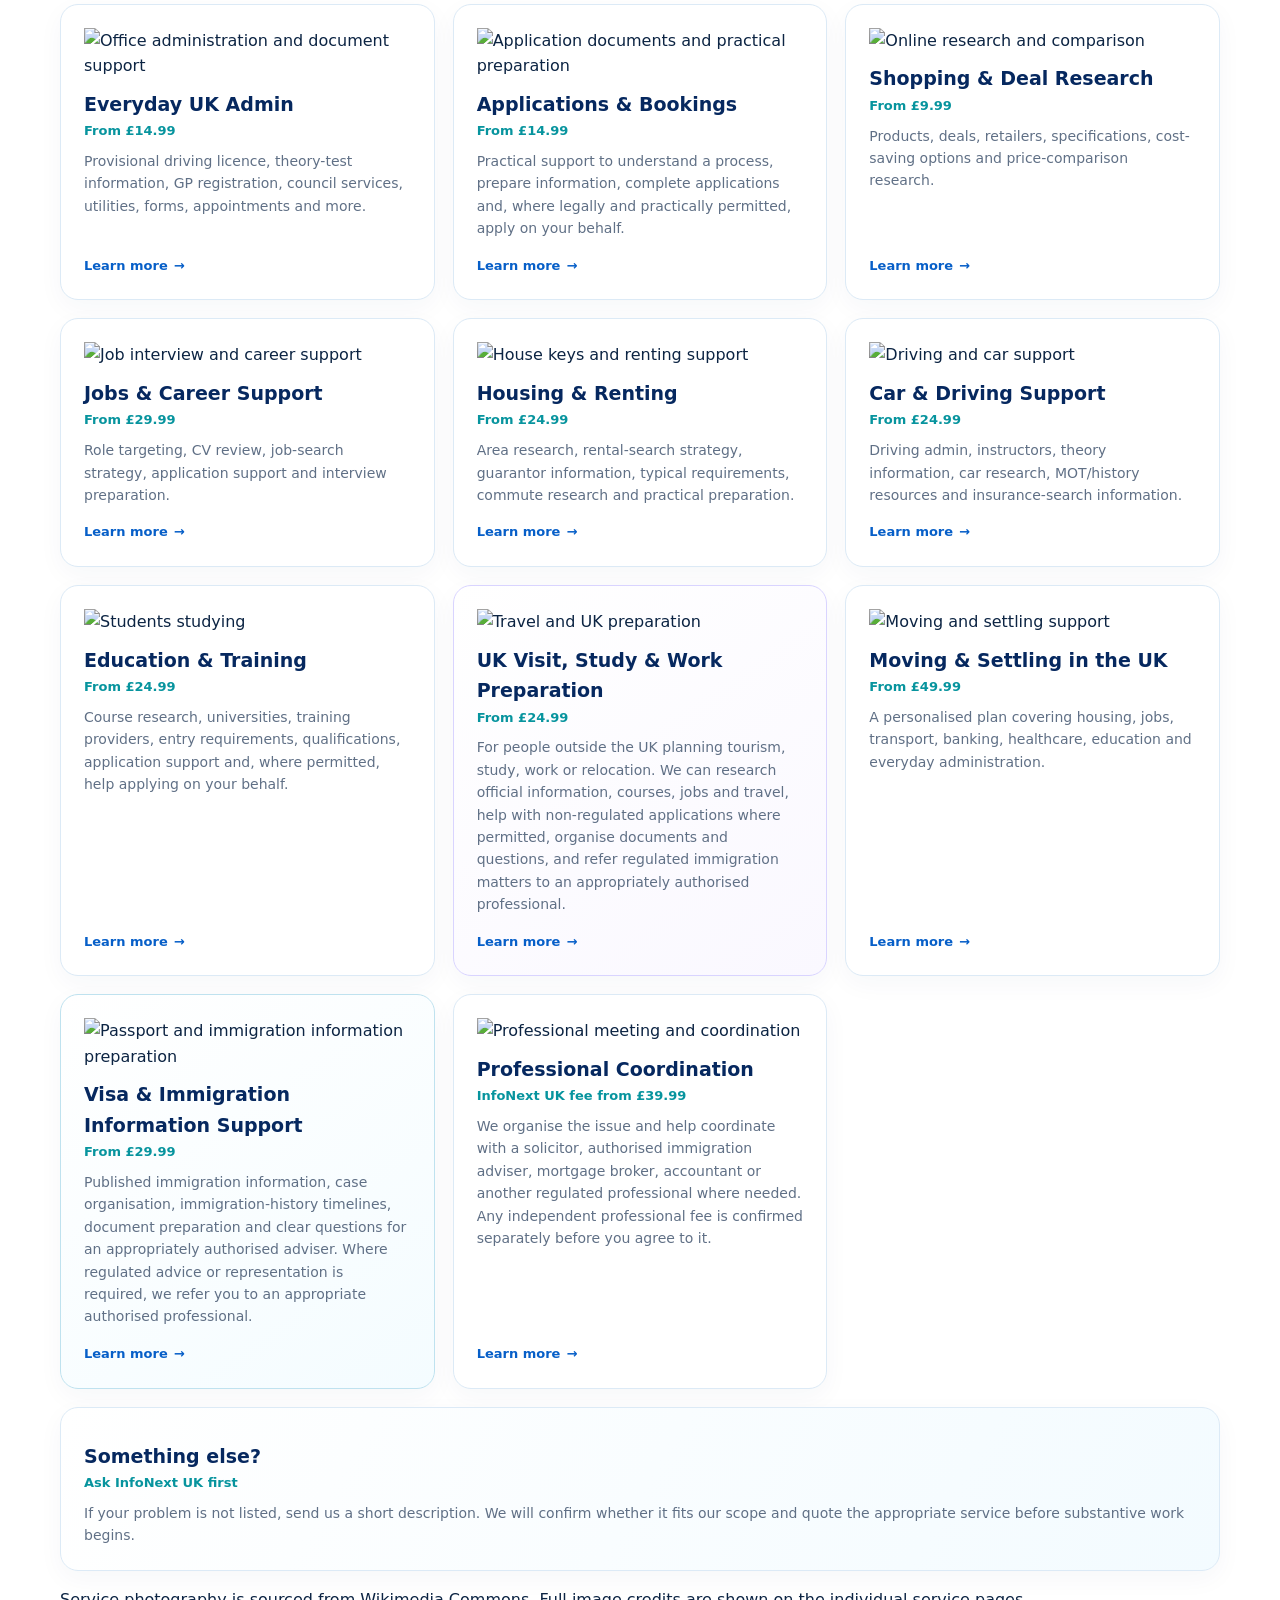
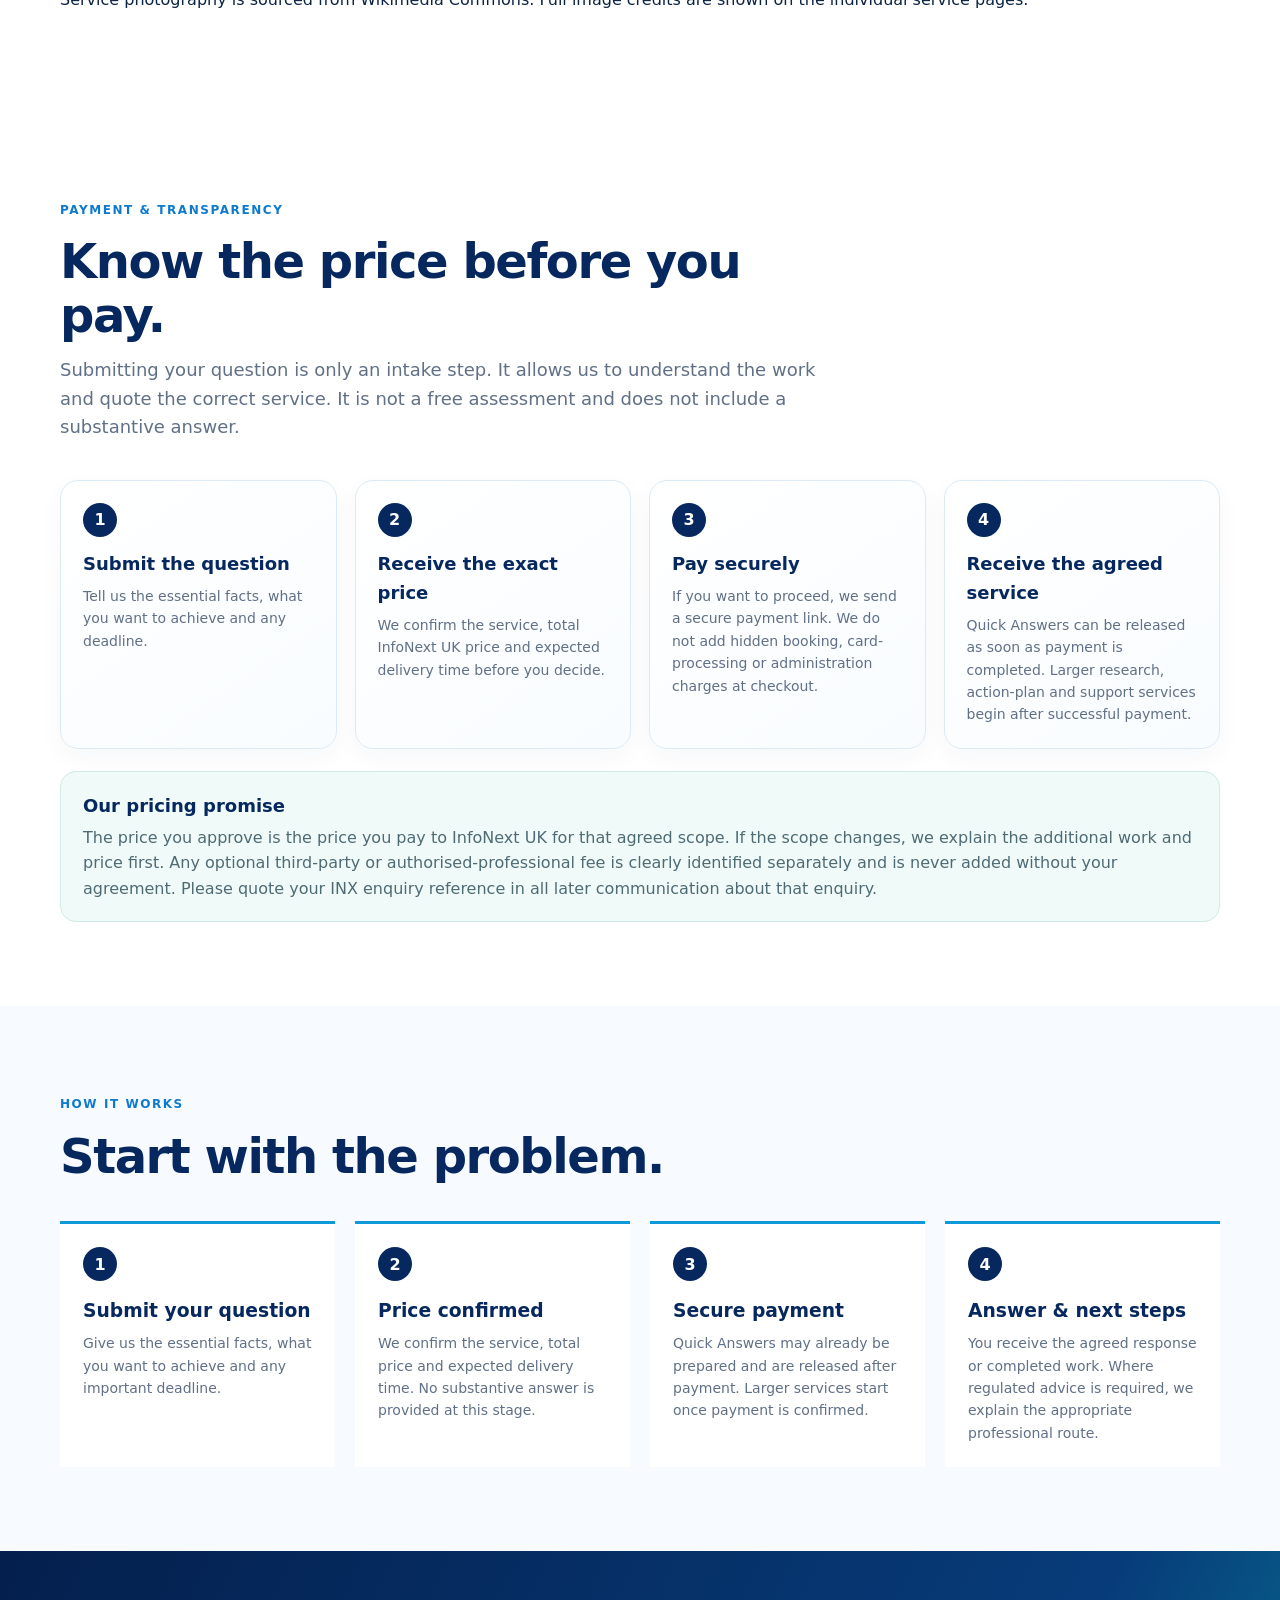
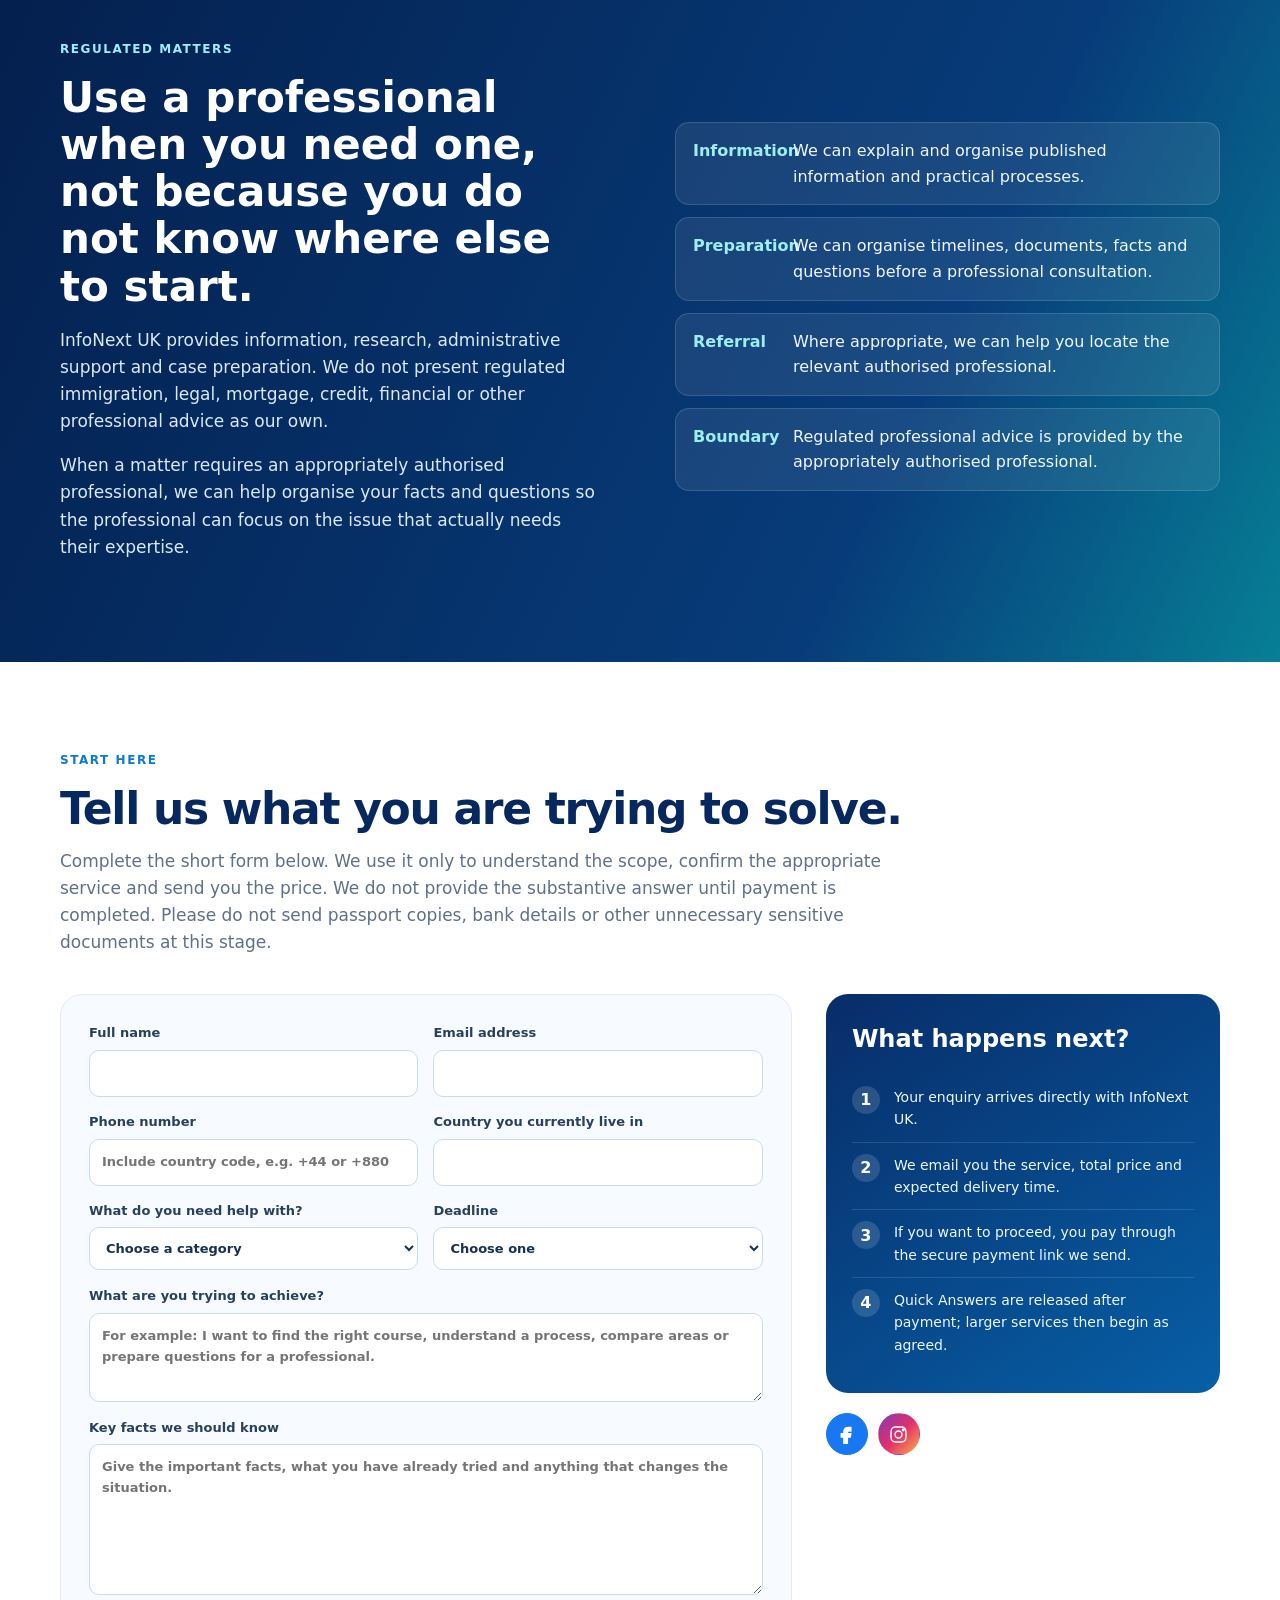
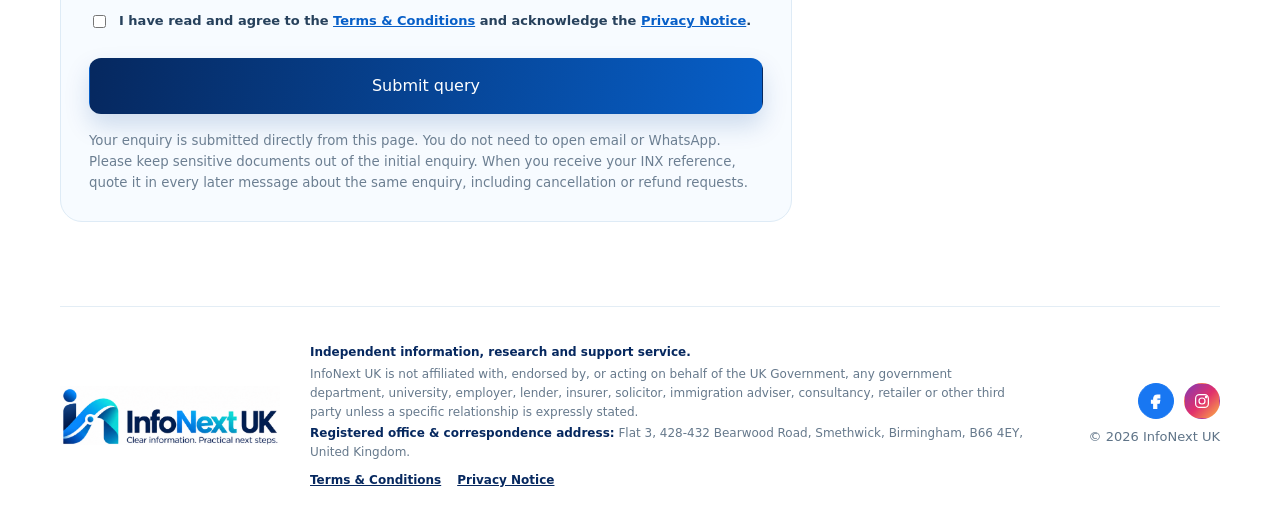
==== commit 460caeba: "Use service photos on homepage" ====
--- a/index.html
+++ b/index.html
@@ -159,19 +159,20 @@
           <p>Prices below are starting prices. We confirm the price before substantive work begins.</p>
         </div>
         <div class="service-grid">
-          <article class="service-card"><div class="icon">✓</div><h3>Everyday UK Admin</h3><div class="from">From £14.99</div><p>Provisional driving licence, theory-test information, GP registration, council services, utilities, forms, appointments and more.</p><a class="service-link" href="everyday-uk-admin.html">Learn more <span>→</span></a></article>
-          <article class="service-card"><div class="icon">↗</div><h3>Applications & Bookings</h3><div class="from">From £14.99</div><p>Practical support to understand a process, prepare information, complete applications and, where legally and practically permitted, apply on your behalf.</p><a class="service-link" href="applications-bookings.html">Learn more <span>→</span></a></article>
-          <article class="service-card"><div class="icon">£</div><h3>Shopping & Deal Research</h3><div class="from">From £9.99</div><p>Products, deals, retailers, specifications, cost-saving options and price-comparison research.</p><a class="service-link" href="shopping-deal-research.html">Learn more <span>→</span></a></article>
-          <article class="service-card"><div class="icon">▣</div><h3>Jobs & Career Support</h3><div class="from">From £29.99</div><p>Role targeting, CV review, job-search strategy, application support and interview preparation.</p><a class="service-link" href="jobs-career-support.html">Learn more <span>→</span></a></article>
-          <article class="service-card"><div class="icon">⌂</div><h3>Housing & Renting</h3><div class="from">From £24.99</div><p>Area research, rental-search strategy, guarantor information, typical requirements, commute research and practical preparation.</p><a class="service-link" href="housing-renting.html">Learn more <span>→</span></a></article>
-          <article class="service-card"><div class="icon">●</div><h3>Car & Driving Support</h3><div class="from">From £24.99</div><p>Driving admin, instructors, theory information, car research, MOT/history resources and insurance-search information.</p><a class="service-link" href="car-driving-support.html">Learn more <span>→</span></a></article>
-          <article class="service-card"><div class="icon">A</div><h3>Education & Training</h3><div class="from">From £24.99</div><p>Course research, universities, training providers, entry requirements, qualifications, application support and, where permitted, help applying on your behalf.</p><a class="service-link" href="education-training.html">Learn more <span>→</span></a></article>
-          <article class="service-card overseas-card"><div class="icon">✈</div><h3>UK Visit, Study & Work Preparation</h3><div class="from">From £24.99</div><p>For people outside the UK planning tourism, study, work or relocation. We can research official information, courses, jobs and travel, help with non-regulated applications where permitted, organise documents and questions, and refer regulated immigration matters to an appropriately authorised professional.</p><a class="service-link" href="uk-visit-study-work.html">Learn more <span>→</span></a></article>
-          <article class="service-card"><div class="icon">◎</div><h3>Moving & Settling in the UK</h3><div class="from">From £49.99</div><p>A personalised plan covering housing, jobs, transport, banking, healthcare, education and everyday administration.</p><a class="service-link" href="moving-settling-uk.html">Learn more <span>→</span></a></article>
-          <article class="service-card immigration-card"><div class="icon">i</div><h3>Visa & Immigration Information Support</h3><div class="from">From £29.99</div><p>Published immigration information, case organisation, immigration-history timelines, document preparation and clear questions for an appropriately authorised adviser. Where regulated advice or representation is required, we refer you to an appropriate authorised professional.</p><a class="service-link" href="visa-immigration-information.html">Learn more <span>→</span></a></article>
-          <article class="service-card"><div class="icon">+</div><h3>Professional Coordination</h3><div class="from">InfoNext UK fee from £39.99</div><p>We organise the issue and help coordinate with a solicitor, authorised immigration adviser, mortgage broker, accountant or another regulated professional where needed. Any independent professional fee is confirmed separately before you agree to it.</p><a class="service-link" href="professional-coordination.html">Learn more <span>→</span></a></article>
-          <article class="service-card service-wide"><div class="icon">?</div><h3>Something else?</h3><div class="from">Ask InfoNext UK first</div><p>If your problem is not listed, send us a short description. We will confirm whether it fits our scope and quote the appropriate service before substantive work begins.</p></article>
-        </div>
+          <article class="service-card"><img class="service-card-image" src="https://commons.wikimedia.org/wiki/Special:FilePath/Professional_woman_working_at_desk_with_laptop_and_documents_in_bright_office_setting.jpg?width=900" alt="Office administration and document support" loading="lazy" /><h3>Everyday UK Admin</h3><div class="from">From £14.99</div><p>Provisional driving licence, theory-test information, GP registration, council services, utilities, forms, appointments and more.</p><a class="service-link" href="everyday-uk-admin.html">Learn more <span>→</span></a></article>
+          <article class="service-card"><img class="service-card-image" src="https://commons.wikimedia.org/wiki/Special:FilePath/Passport_documents_desk_(Unsplash).jpg?width=900" alt="Application documents and practical preparation" loading="lazy" /><h3>Applications & Bookings</h3><div class="from">From £14.99</div><p>Practical support to understand a process, prepare information, complete applications and, where legally and practically permitted, apply on your behalf.</p><a class="service-link" href="applications-bookings.html">Learn more <span>→</span></a></article>
+          <article class="service-card"><img class="service-card-image" src="https://commons.wikimedia.org/wiki/Special:FilePath/Professional_woman_working_on_laptop_at_modern_desk_with_coffee_in_bright_office.jpg?width=900" alt="Online research and comparison" loading="lazy" /><h3>Shopping & Deal Research</h3><div class="from">From £9.99</div><p>Products, deals, retailers, specifications, cost-saving options and price-comparison research.</p><a class="service-link" href="shopping-deal-research.html">Learn more <span>→</span></a></article>
+          <article class="service-card"><img class="service-card-image" src="https://commons.wikimedia.org/wiki/Special:FilePath/Job_interview.jpg?width=900" alt="Job interview and career support" loading="lazy" /><h3>Jobs & Career Support</h3><div class="from">From £29.99</div><p>Role targeting, CV review, job-search strategy, application support and interview preparation.</p><a class="service-link" href="jobs-career-support.html">Learn more <span>→</span></a></article>
+          <article class="service-card"><img class="service-card-image" src="https://commons.wikimedia.org/wiki/Special:FilePath/Renting_a_House_-_Leasing_a_Property.jpg?width=900" alt="House keys and renting support" loading="lazy" /><h3>Housing & Renting</h3><div class="from">From £24.99</div><p>Area research, rental-search strategy, guarantor information, typical requirements, commute research and practical preparation.</p><a class="service-link" href="housing-renting.html">Learn more <span>→</span></a></article>
+          <article class="service-card"><img class="service-card-image" src="https://commons.wikimedia.org/wiki/Special:FilePath/Driving_car_on_a_road.jpg?width=900" alt="Driving and car support" loading="lazy" /><h3>Car & Driving Support</h3><div class="from">From £24.99</div><p>Driving admin, instructors, theory information, car research, MOT/history resources and insurance-search information.</p><a class="service-link" href="car-driving-support.html">Learn more <span>→</span></a></article>
+          <article class="service-card"><img class="service-card-image" src="https://commons.wikimedia.org/wiki/Special:FilePath/Students_Studying.jpg?width=900" alt="Students studying" loading="lazy" /><h3>Education & Training</h3><div class="from">From £24.99</div><p>Course research, universities, training providers, entry requirements, qualifications, application support and, where permitted, help applying on your behalf.</p><a class="service-link" href="education-training.html">Learn more <span>→</span></a></article>
+          <article class="service-card overseas-card"><img class="service-card-image" src="https://commons.wikimedia.org/wiki/Special:FilePath/Luggage_at_airport.jpg?width=900" alt="Travel and UK preparation" loading="lazy" /><h3>UK Visit, Study & Work Preparation</h3><div class="from">From £24.99</div><p>For people outside the UK planning tourism, study, work or relocation. We can research official information, courses, jobs and travel, help with non-regulated applications where permitted, organise documents and questions, and refer regulated immigration matters to an appropriately authorised professional.</p><a class="service-link" href="uk-visit-study-work.html">Learn more <span>→</span></a></article>
+          <article class="service-card"><img class="service-card-image" src="https://commons.wikimedia.org/wiki/Special:FilePath/Moving-boxes.jpg?width=900" alt="Moving and settling support" loading="lazy" /><h3>Moving & Settling in the UK</h3><div class="from">From £49.99</div><p>A personalised plan covering housing, jobs, transport, banking, healthcare, education and everyday administration.</p><a class="service-link" href="moving-settling-uk.html">Learn more <span>→</span></a></article>
+          <article class="service-card immigration-card"><img class="service-card-image" src="https://commons.wikimedia.org/wiki/Special:FilePath/Passport_documents_desk_(Unsplash).jpg?width=900" alt="Passport and immigration information preparation" loading="lazy" /><h3>Visa & Immigration Information Support</h3><div class="from">From £29.99</div><p>Published immigration information, case organisation, immigration-history timelines, document preparation and clear questions for an appropriately authorised adviser. Where regulated advice or representation is required, we refer you to an appropriate authorised professional.</p><a class="service-link" href="visa-immigration-information.html">Learn more <span>→</span></a></article>
+          <article class="service-card"><img class="service-card-image" src="https://commons.wikimedia.org/wiki/Special:FilePath/Businessmeeting.jpg?width=900" alt="Professional meeting and coordination" loading="lazy" /><h3>Professional Coordination</h3><div class="from">InfoNext UK fee from £39.99</div><p>We organise the issue and help coordinate with a solicitor, authorised immigration adviser, mortgage broker, accountant or another regulated professional where needed. Any independent professional fee is confirmed separately before you agree to it.</p><a class="service-link" href="professional-coordination.html">Learn more <span>→</span></a></article>
+          <article class="service-card service-wide"><h3>Something else?</h3><div class="from">Ask InfoNext UK first</div><p>If your problem is not listed, send us a short description. We will confirm whether it fits our scope and quote the appropriate service before substantive work begins.</p></article>
+        </div>
+        <p class="service-photo-note">Service photography is sourced from Wikimedia Commons. Full image credits are shown on the individual service pages.</p>
       </div>
     </section>
 
--- a/styles.css
+++ b/styles.css
@@ -63,3 +63,34 @@
 .service-detail-main{padding:70px 0}.service-detail-wrap{width:min(1040px,92%);margin:auto}.service-detail-two{display:grid;grid-template-columns:1fr 1fr;gap:26px;margin-top:28px}.service-info-box{border:1px solid #dceaf6;border-radius:18px;padding:24px;background:#fff}.service-info-box h2,.service-info-box h3{color:var(--navy);margin-top:0}.service-info-box ul{padding-left:20px;color:#536b82}.service-info-box li{margin:8px 0}.service-price-box{margin:28px 0;padding:22px 24px;border-radius:18px;background:linear-gradient(115deg,#082d69,#075fa6);color:#fff;display:flex;align-items:center;justify-content:space-between;gap:20px}.service-price-box strong{font-size:24px}.service-price-box p{margin:0;color:#eaf5ff}.service-boundary{margin-top:26px;background:#f7fbff;border:1px solid #d8e9f4;border-radius:16px;padding:20px;color:#526a80}.service-ref-note{margin-top:18px;background:#effbf8;border:1px solid #cfece4;border-radius:14px;padding:16px 18px;color:#385e5b}.service-cta{margin-top:34px;display:flex;gap:12px;flex-wrap:wrap}.service-page-footer{margin-top:50px;border-top:1px solid #e3edf5;padding:28px 0;color:#6a7d90;font-size:12px}.service-page-footer .legal-links{margin-top:6px}
 @media(max-width:900px){.service-detail-grid,.service-detail-two{grid-template-columns:1fr}.service-page-nav-links a:not(.btn){display:none}}
 @media(max-width:620px){.service-detail-hero{padding:46px 0}.service-price-box{align-items:flex-start;flex-direction:column}.service-page-nav img{width:195px}}
+
+
+/* Navigation dropdowns */
+.nav-dropdown{position:relative;display:flex;align-items:center}
+.nav-drop-trigger{display:flex!important;align-items:center;gap:5px}
+.nav-drop-trigger span{font-size:12px;transition:transform .18s ease}
+.nav-dropdown:hover .nav-drop-trigger span,.nav-dropdown:focus-within .nav-drop-trigger span{transform:rotate(180deg)}
+.nav-dropdown-menu{position:absolute;top:calc(100% + 12px);left:0;min-width:285px;background:#fff;border:1px solid #dce8f2;border-radius:16px;padding:10px;box-shadow:0 18px 44px rgba(7,43,93,.14);opacity:0;visibility:hidden;transform:translateY(7px);transition:.18s ease;z-index:100}
+.nav-dropdown:hover .nav-dropdown-menu,.nav-dropdown:focus-within .nav-dropdown-menu{opacity:1;visibility:visible;transform:translateY(0)}
+.nav-dropdown-menu::before{content:"";position:absolute;left:0;right:0;top:-14px;height:14px}
+.nav-dropdown-menu a{display:flex!important;padding:9px 11px!important;border-radius:9px!important;color:#294761!important;white-space:normal;line-height:1.25}
+.nav-dropdown-menu a:hover{background:#f0f8fc!important;color:var(--navy)!important}
+.services-menu{display:grid;grid-template-columns:1fr 1fr;min-width:570px}
+.pricing-menu{min-width:275px}
+.pricing-menu a{justify-content:space-between;gap:16px}.pricing-menu a span{color:#087e8b;font-weight:900}
+
+/* Service photos and understated disclosures */
+.service-detail-picture{position:relative;background:#eaf2f7;aspect-ratio:16/10}
+.service-detail-picture img{width:100%;height:100%;object-fit:cover}
+.photo-credit{font-size:10px;color:#8291a0;margin-top:7px;text-align:right}
+.photo-credit a{color:inherit;text-decoration:underline}
+.service-boundary{margin:42px 0 0;padding:16px 0 0;border:0;border-top:1px solid #dce5ec;border-radius:0;background:transparent;color:#778797;font-size:12px;line-height:1.55}
+.service-boundary h3{font-size:12px!important;text-transform:uppercase;letter-spacing:.08em;color:#607386!important;margin:0 0 5px!important}
+.service-boundary p{margin:0}
+@media(max-width:900px){
+  .nav-dropdown{display:block;width:100%}
+  .nav-dropdown-menu{position:static;display:none;opacity:1;visibility:visible;transform:none;box-shadow:none;border:0;border-left:2px solid #d7e7f1;border-radius:0;margin:4px 0 7px 8px;padding:3px 0 3px 8px;min-width:0!important}
+  .nav-dropdown:focus-within .nav-dropdown-menu{display:grid}
+  .services-menu{grid-template-columns:1fr}
+  .nav-dropdown-menu a{font-size:12px!important;padding:7px 8px!important}
+}
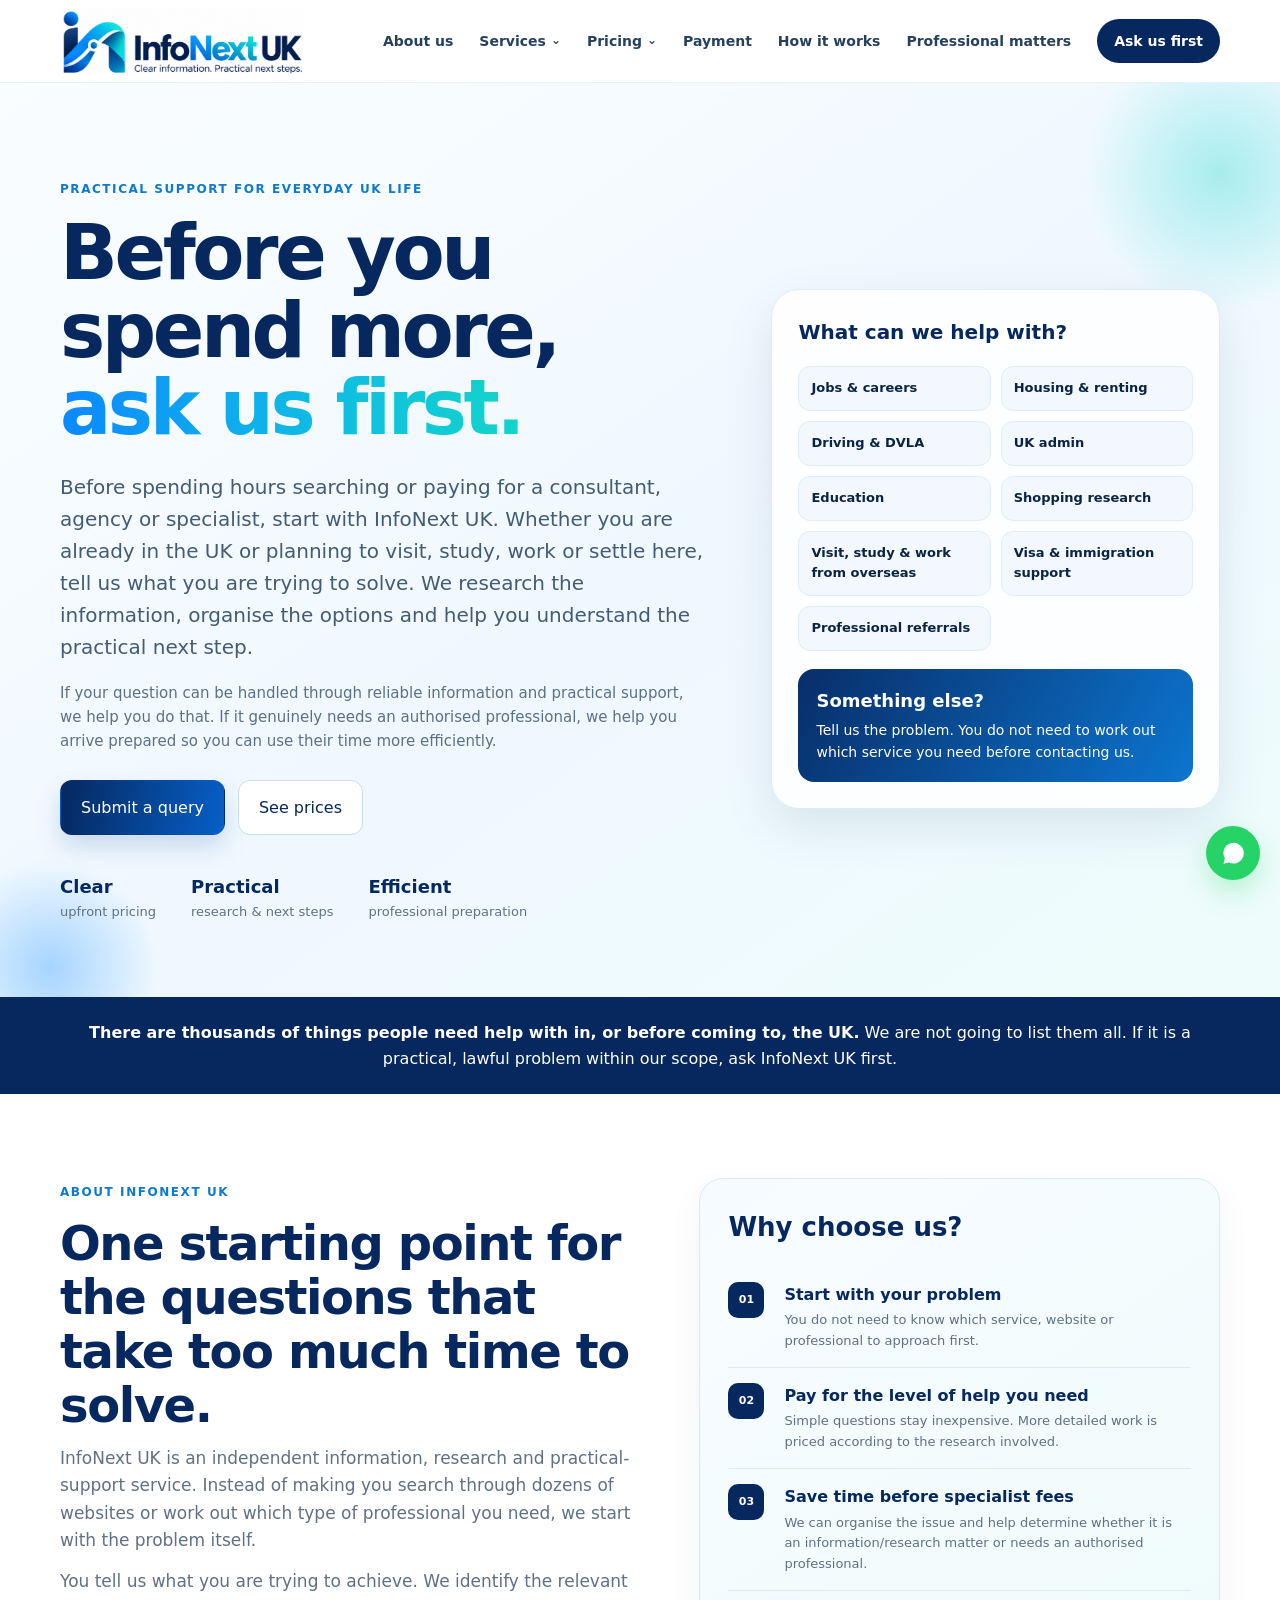
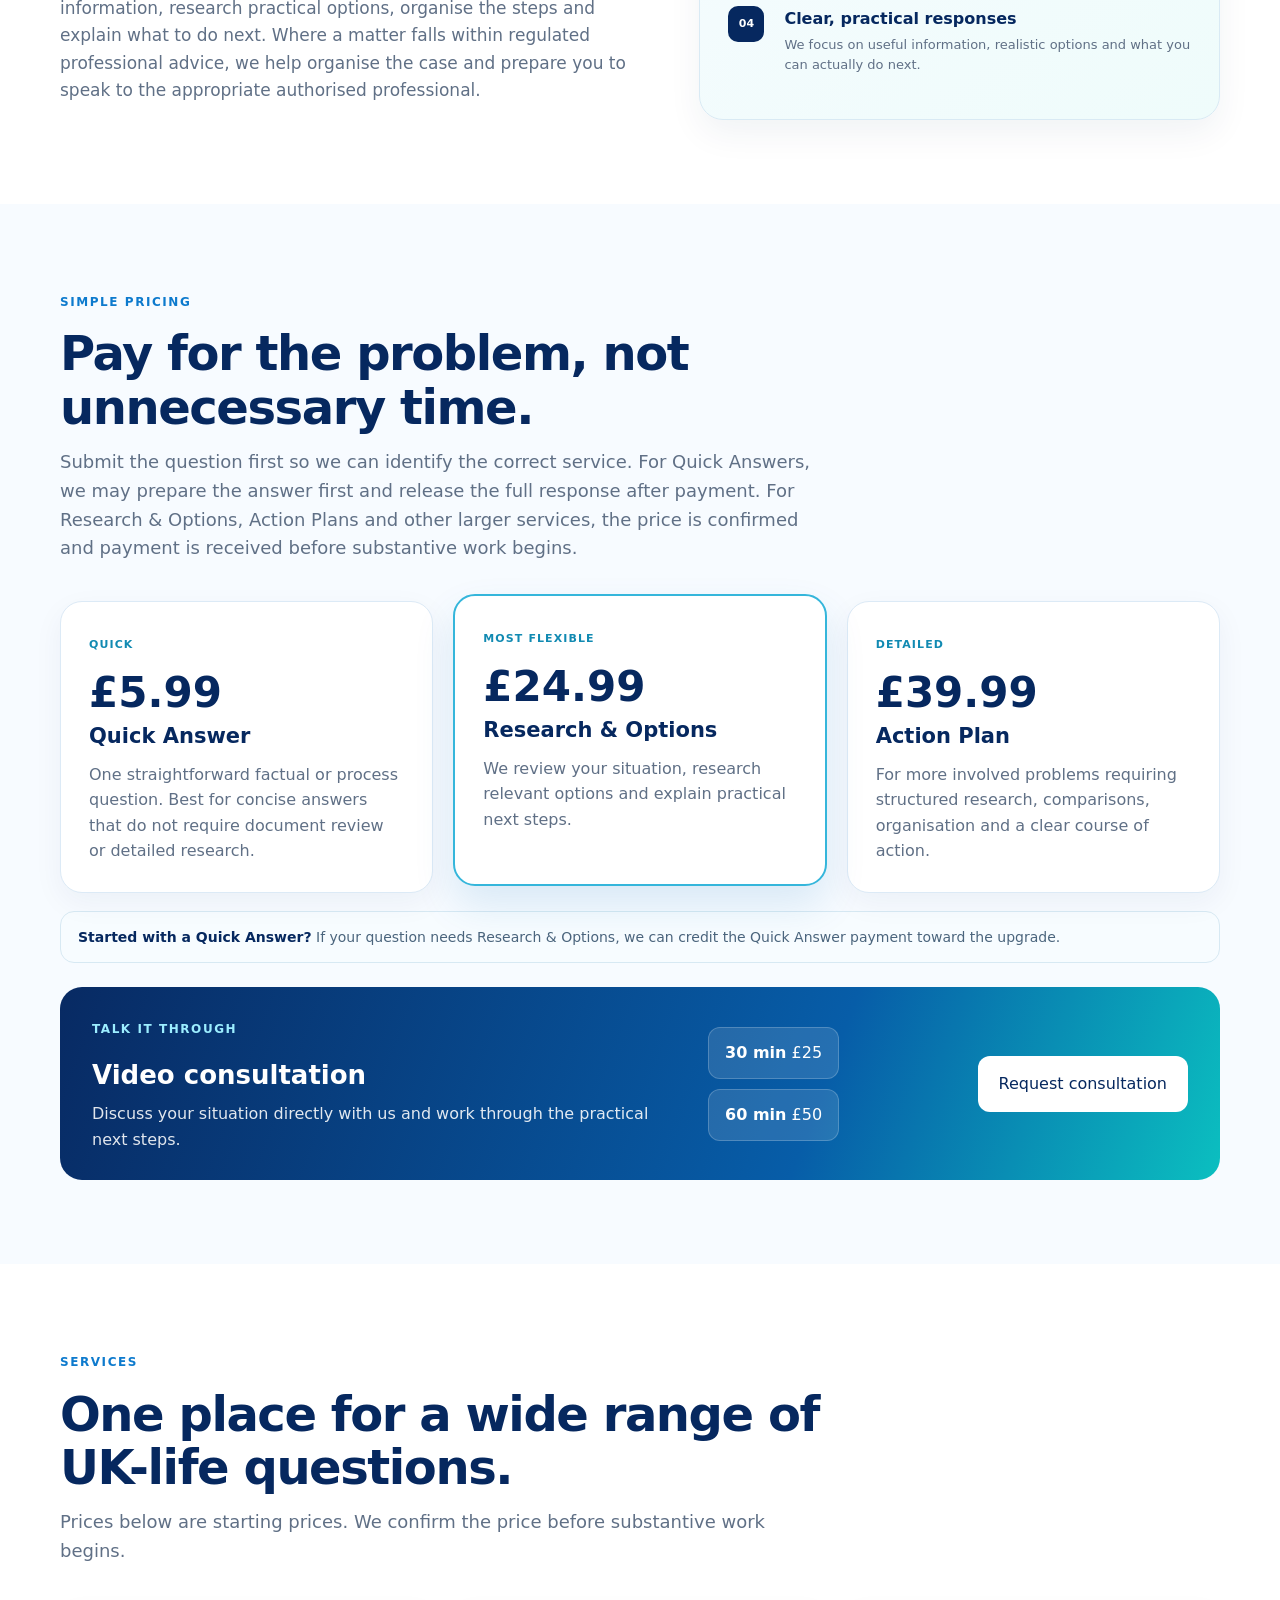
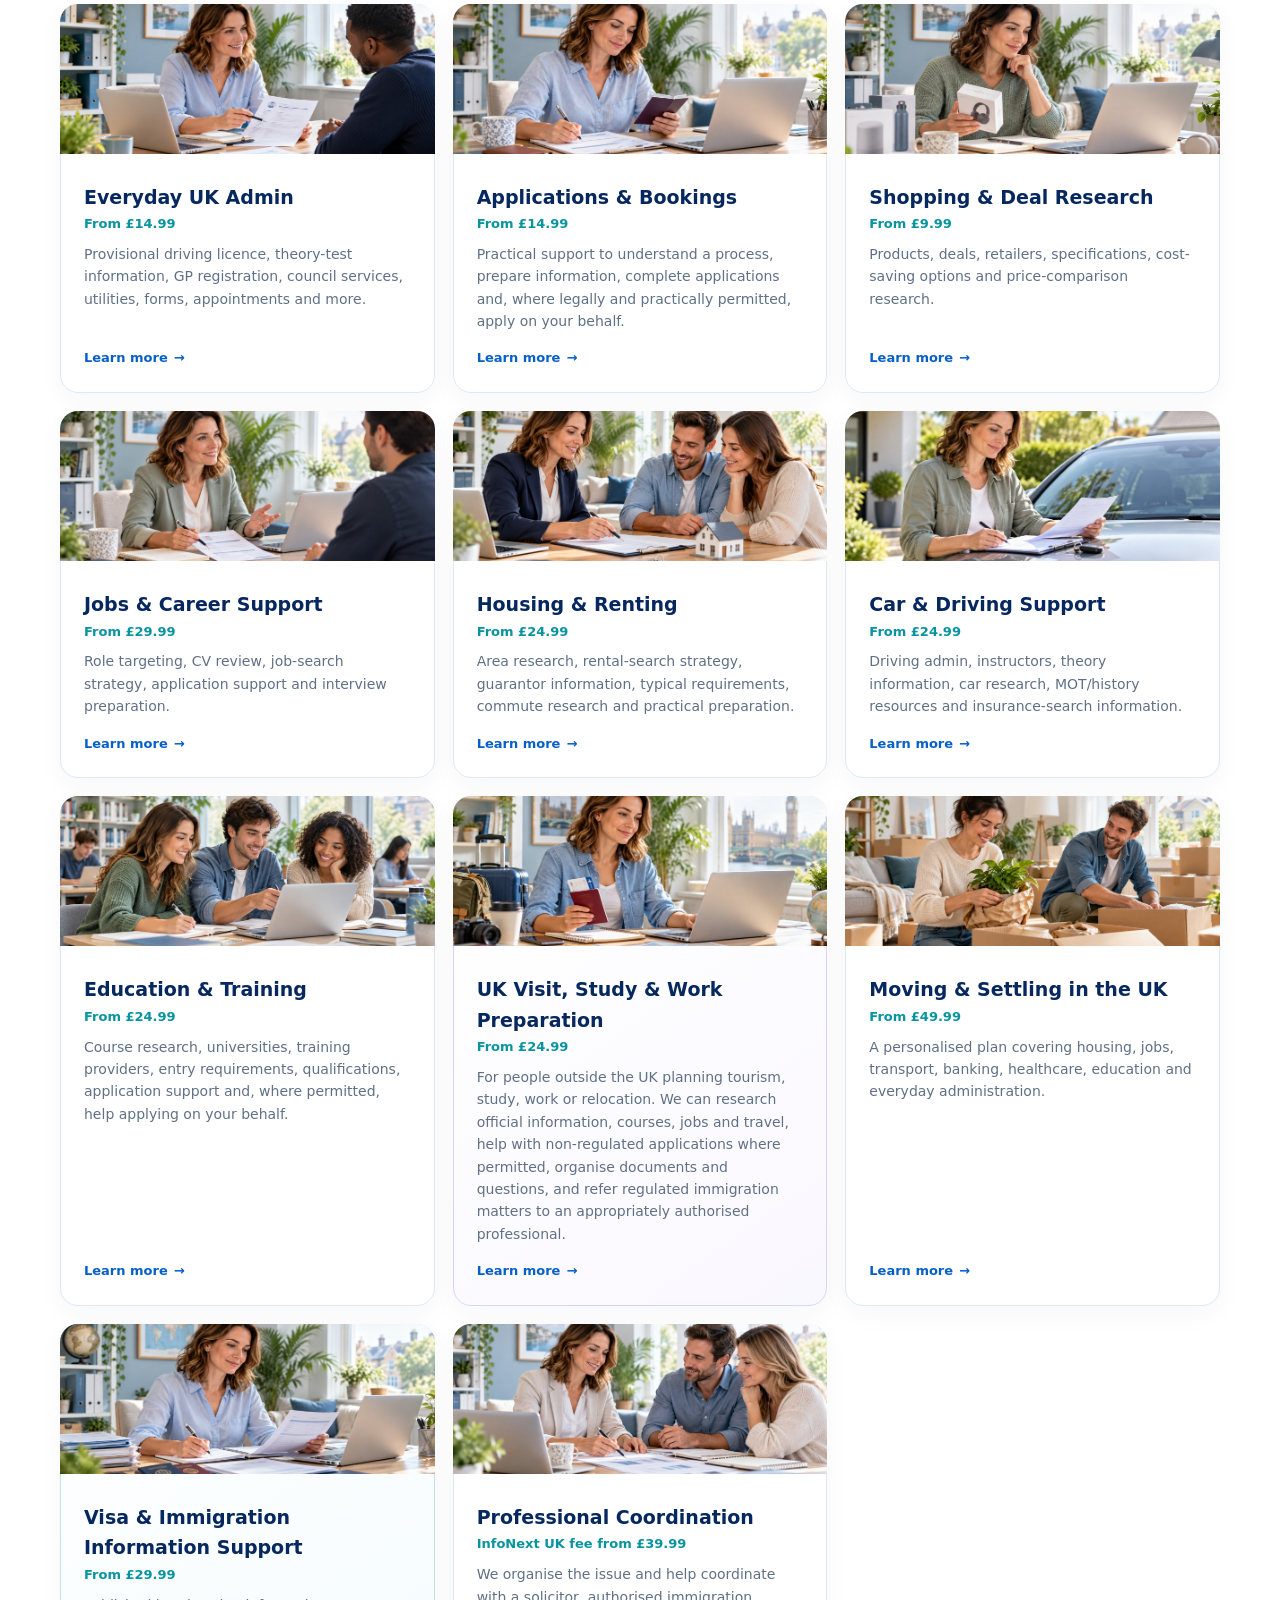
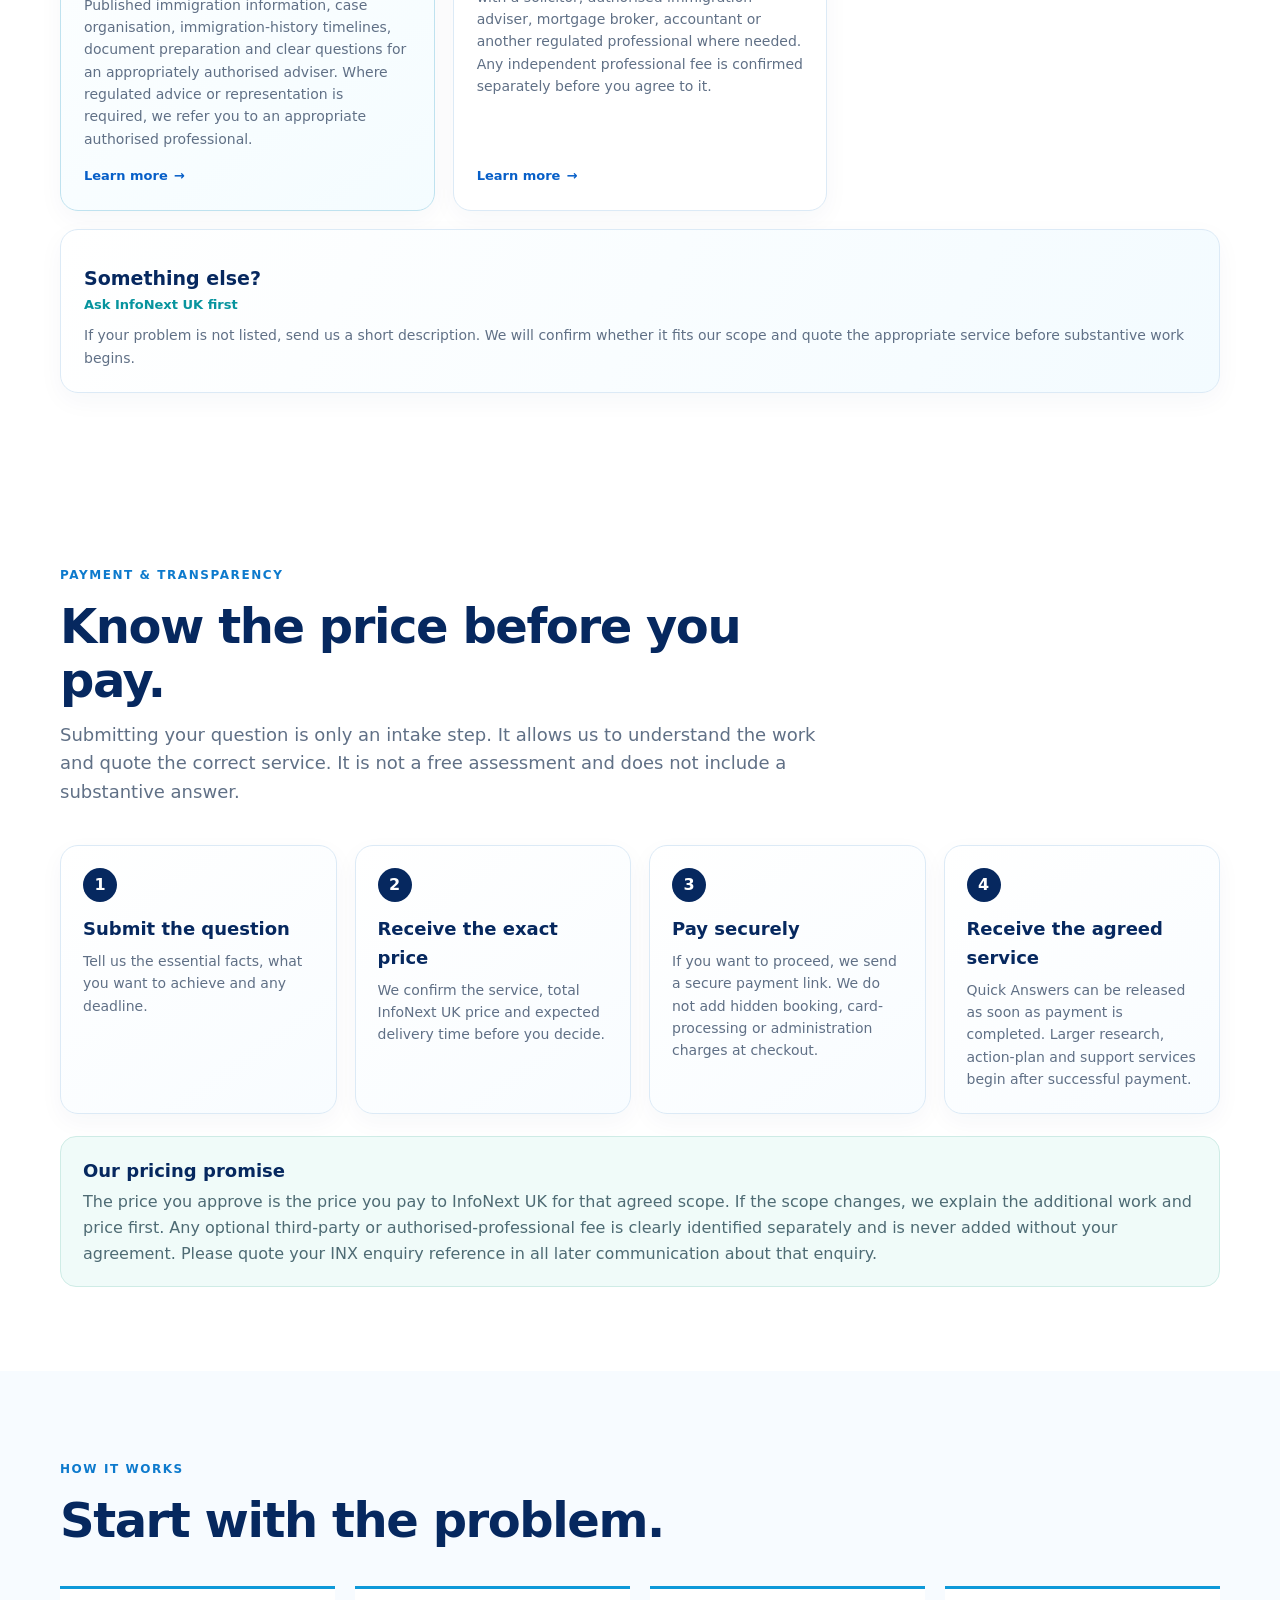
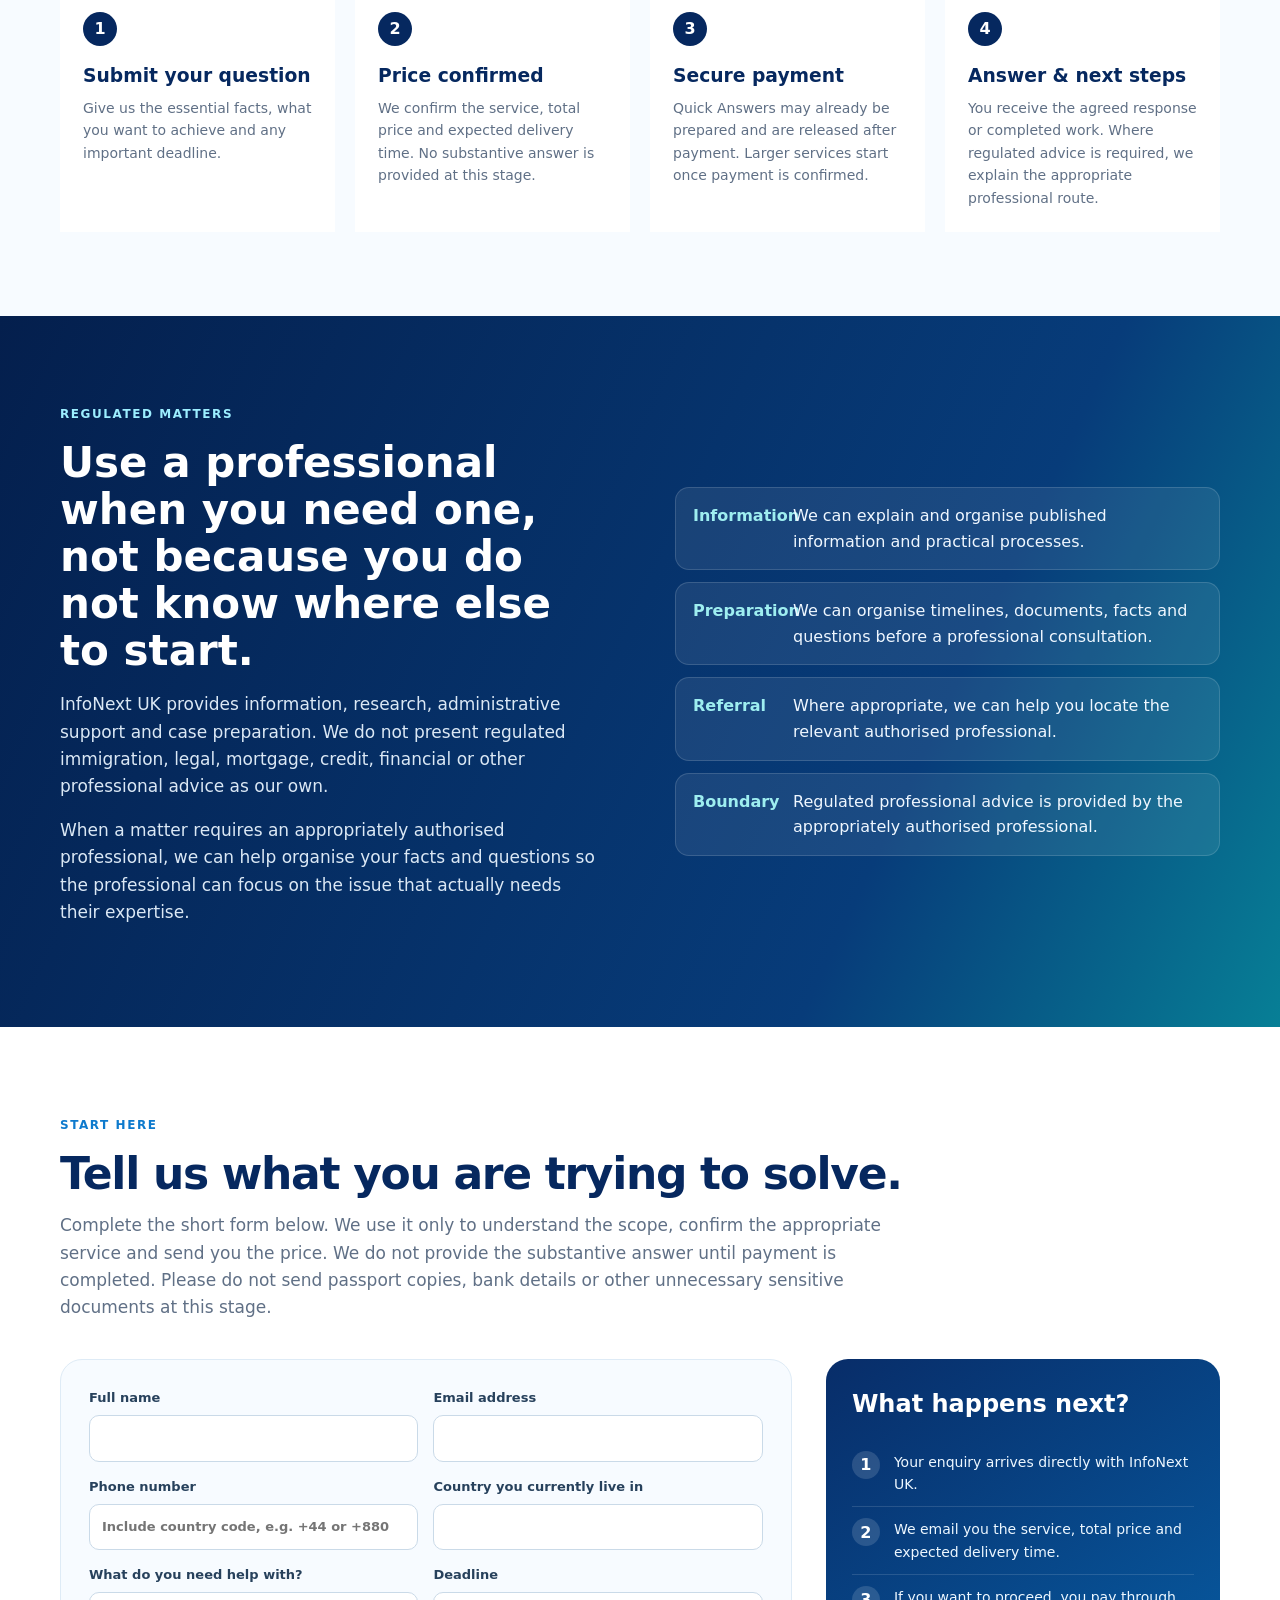
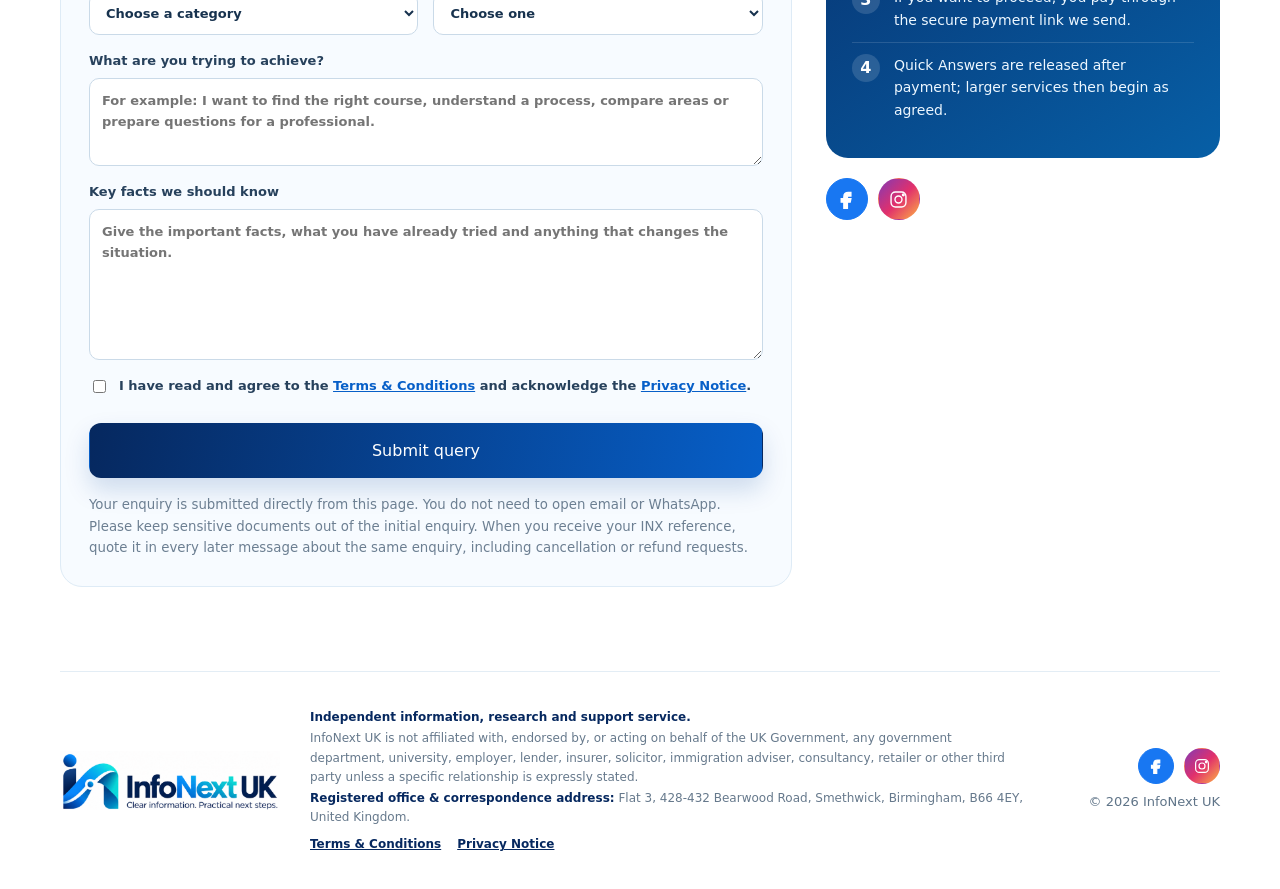
==== commit f486d190: "Update index.html" ====
--- a/index.html
+++ b/index.html
@@ -159,21 +159,19 @@
           <p>Prices below are starting prices. We confirm the price before substantive work begins.</p>
         </div>
         <div class="service-grid">
-          <article class="service-card"><img class="service-card-image" src="https://commons.wikimedia.org/wiki/Special:FilePath/Professional_woman_working_at_desk_with_laptop_and_documents_in_bright_office_setting.jpg?width=900" alt="Office administration and document support" loading="lazy" /><h3>Everyday UK Admin</h3><div class="from">From £14.99</div><p>Provisional driving licence, theory-test information, GP registration, council services, utilities, forms, appointments and more.</p><a class="service-link" href="everyday-uk-admin.html">Learn more <span>→</span></a></article>
-          <article class="service-card"><img class="service-card-image" src="https://commons.wikimedia.org/wiki/Special:FilePath/Passport_documents_desk_(Unsplash).jpg?width=900" alt="Application documents and practical preparation" loading="lazy" /><h3>Applications & Bookings</h3><div class="from">From £14.99</div><p>Practical support to understand a process, prepare information, complete applications and, where legally and practically permitted, apply on your behalf.</p><a class="service-link" href="applications-bookings.html">Learn more <span>→</span></a></article>
-          <article class="service-card"><img class="service-card-image" src="https://commons.wikimedia.org/wiki/Special:FilePath/Professional_woman_working_on_laptop_at_modern_desk_with_coffee_in_bright_office.jpg?width=900" alt="Online research and comparison" loading="lazy" /><h3>Shopping & Deal Research</h3><div class="from">From £9.99</div><p>Products, deals, retailers, specifications, cost-saving options and price-comparison research.</p><a class="service-link" href="shopping-deal-research.html">Learn more <span>→</span></a></article>
-          <article class="service-card"><img class="service-card-image" src="https://commons.wikimedia.org/wiki/Special:FilePath/Job_interview.jpg?width=900" alt="Job interview and career support" loading="lazy" /><h3>Jobs & Career Support</h3><div class="from">From £29.99</div><p>Role targeting, CV review, job-search strategy, application support and interview preparation.</p><a class="service-link" href="jobs-career-support.html">Learn more <span>→</span></a></article>
-          <article class="service-card"><img class="service-card-image" src="https://commons.wikimedia.org/wiki/Special:FilePath/Renting_a_House_-_Leasing_a_Property.jpg?width=900" alt="House keys and renting support" loading="lazy" /><h3>Housing & Renting</h3><div class="from">From £24.99</div><p>Area research, rental-search strategy, guarantor information, typical requirements, commute research and practical preparation.</p><a class="service-link" href="housing-renting.html">Learn more <span>→</span></a></article>
-          <article class="service-card"><img class="service-card-image" src="https://commons.wikimedia.org/wiki/Special:FilePath/Driving_car_on_a_road.jpg?width=900" alt="Driving and car support" loading="lazy" /><h3>Car & Driving Support</h3><div class="from">From £24.99</div><p>Driving admin, instructors, theory information, car research, MOT/history resources and insurance-search information.</p><a class="service-link" href="car-driving-support.html">Learn more <span>→</span></a></article>
-          <article class="service-card"><img class="service-card-image" src="https://commons.wikimedia.org/wiki/Special:FilePath/Students_Studying.jpg?width=900" alt="Students studying" loading="lazy" /><h3>Education & Training</h3><div class="from">From £24.99</div><p>Course research, universities, training providers, entry requirements, qualifications, application support and, where permitted, help applying on your behalf.</p><a class="service-link" href="education-training.html">Learn more <span>→</span></a></article>
-          <article class="service-card overseas-card"><img class="service-card-image" src="https://commons.wikimedia.org/wiki/Special:FilePath/Luggage_at_airport.jpg?width=900" alt="Travel and UK preparation" loading="lazy" /><h3>UK Visit, Study & Work Preparation</h3><div class="from">From £24.99</div><p>For people outside the UK planning tourism, study, work or relocation. We can research official information, courses, jobs and travel, help with non-regulated applications where permitted, organise documents and questions, and refer regulated immigration matters to an appropriately authorised professional.</p><a class="service-link" href="uk-visit-study-work.html">Learn more <span>→</span></a></article>
-          <article class="service-card"><img class="service-card-image" src="https://commons.wikimedia.org/wiki/Special:FilePath/Moving-boxes.jpg?width=900" alt="Moving and settling support" loading="lazy" /><h3>Moving & Settling in the UK</h3><div class="from">From £49.99</div><p>A personalised plan covering housing, jobs, transport, banking, healthcare, education and everyday administration.</p><a class="service-link" href="moving-settling-uk.html">Learn more <span>→</span></a></article>
-          <article class="service-card immigration-card"><img class="service-card-image" src="https://commons.wikimedia.org/wiki/Special:FilePath/Passport_documents_desk_(Unsplash).jpg?width=900" alt="Passport and immigration information preparation" loading="lazy" /><h3>Visa & Immigration Information Support</h3><div class="from">From £29.99</div><p>Published immigration information, case organisation, immigration-history timelines, document preparation and clear questions for an appropriately authorised adviser. Where regulated advice or representation is required, we refer you to an appropriate authorised professional.</p><a class="service-link" href="visa-immigration-information.html">Learn more <span>→</span></a></article>
-          <article class="service-card"><img class="service-card-image" src="https://commons.wikimedia.org/wiki/Special:FilePath/Businessmeeting.jpg?width=900" alt="Professional meeting and coordination" loading="lazy" /><h3>Professional Coordination</h3><div class="from">InfoNext UK fee from £39.99</div><p>We organise the issue and help coordinate with a solicitor, authorised immigration adviser, mortgage broker, accountant or another regulated professional where needed. Any independent professional fee is confirmed separately before you agree to it.</p><a class="service-link" href="professional-coordination.html">Learn more <span>→</span></a></article>
+          <article class="service-card"><img class="service-card-image" src="assets/service-admin.jpg" alt="Everyday UK Admin" loading="lazy" /><h3>Everyday UK Admin</h3><div class="from">From £14.99</div><p>Provisional driving licence, theory-test information, GP registration, council services, utilities, forms, appointments and more.</p><a class="service-link" href="everyday-uk-admin.html">Learn more <span>→</span></a></article>
+          <article class="service-card"><img class="service-card-image" src="assets/service-applications.jpg" alt="Applications & Bookings" loading="lazy" /><h3>Applications & Bookings</h3><div class="from">From £14.99</div><p>Practical support to understand a process, prepare information, complete applications and, where legally and practically permitted, apply on your behalf.</p><a class="service-link" href="applications-bookings.html">Learn more <span>→</span></a></article>
+          <article class="service-card"><img class="service-card-image" src="assets/service-shopping.jpg" alt="Shopping & Deal Research" loading="lazy" /><h3>Shopping & Deal Research</h3><div class="from">From £9.99</div><p>Products, deals, retailers, specifications, cost-saving options and price-comparison research.</p><a class="service-link" href="shopping-deal-research.html">Learn more <span>→</span></a></article>
+          <article class="service-card"><img class="service-card-image" src="assets/service-jobs.jpg" alt="Jobs & Career Support" loading="lazy" /><h3>Jobs & Career Support</h3><div class="from">From £29.99</div><p>Role targeting, CV review, job-search strategy, application support and interview preparation.</p><a class="service-link" href="jobs-career-support.html">Learn more <span>→</span></a></article>
+          <article class="service-card"><img class="service-card-image" src="assets/service-housing.jpg" alt="Housing & Renting" loading="lazy" /><h3>Housing & Renting</h3><div class="from">From £24.99</div><p>Area research, rental-search strategy, guarantor information, typical requirements, commute research and practical preparation.</p><a class="service-link" href="housing-renting.html">Learn more <span>→</span></a></article>
+          <article class="service-card"><img class="service-card-image" src="assets/service-driving.jpg" alt="Car & Driving Support" loading="lazy" /><h3>Car & Driving Support</h3><div class="from">From £24.99</div><p>Driving admin, instructors, theory information, car research, MOT/history resources and insurance-search information.</p><a class="service-link" href="car-driving-support.html">Learn more <span>→</span></a></article>
+          <article class="service-card"><img class="service-card-image" src="assets/service-education.jpg" alt="Education & Training" loading="lazy" /><h3>Education & Training</h3><div class="from">From £24.99</div><p>Course research, universities, training providers, entry requirements, qualifications, application support and, where permitted, help applying on your behalf.</p><a class="service-link" href="education-training.html">Learn more <span>→</span></a></article>
+          <article class="service-card overseas-card"><img class="service-card-image" src="assets/service-overseas.jpg" alt="UK Visit, Study & Work" loading="lazy" /><h3>UK Visit, Study & Work Preparation</h3><div class="from">From £24.99</div><p>For people outside the UK planning tourism, study, work or relocation. We can research official information, courses, jobs and travel, help with non-regulated applications where permitted, organise documents and questions, and refer regulated immigration matters to an appropriately authorised professional.</p><a class="service-link" href="uk-visit-study-work.html">Learn more <span>→</span></a></article>
+          <article class="service-card"><img class="service-card-image" src="assets/service-moving.jpg" alt="Moving & Settling in the UK" loading="lazy" /><h3>Moving & Settling in the UK</h3><div class="from">From £49.99</div><p>A personalised plan covering housing, jobs, transport, banking, healthcare, education and everyday administration.</p><a class="service-link" href="moving-settling-uk.html">Learn more <span>→</span></a></article>
+          <article class="service-card immigration-card"><img class="service-card-image" src="assets/service-immigration.jpg" alt="Visa & Immigration Information" loading="lazy" /><h3>Visa & Immigration Information Support</h3><div class="from">From £29.99</div><p>Published immigration information, case organisation, immigration-history timelines, document preparation and clear questions for an appropriately authorised adviser. Where regulated advice or representation is required, we refer you to an appropriate authorised professional.</p><a class="service-link" href="visa-immigration-information.html">Learn more <span>→</span></a></article>
+          <article class="service-card"><img class="service-card-image" src="assets/service-professional.jpg" alt="Professional Coordination" loading="lazy" /><h3>Professional Coordination</h3><div class="from">InfoNext UK fee from £39.99</div><p>We organise the issue and help coordinate with a solicitor, authorised immigration adviser, mortgage broker, accountant or another regulated professional where needed. Any independent professional fee is confirmed separately before you agree to it.</p><a class="service-link" href="professional-coordination.html">Learn more <span>→</span></a></article>
           <article class="service-card service-wide"><h3>Something else?</h3><div class="from">Ask InfoNext UK first</div><p>If your problem is not listed, send us a short description. We will confirm whether it fits our scope and quote the appropriate service before substantive work begins.</p></article>
         </div>
-        <p class="service-photo-note">Service photography is sourced from Wikimedia Commons. Full image credits are shown on the individual service pages.</p>
-      </div>
     </section>
 
     <section class="section payment-section" id="payment">
@@ -341,4 +339,4 @@
   </footer>
   <script src="script.js"></script>
 </body>
-</html>+</html>
--- a/styles.css
+++ b/styles.css
@@ -94,3 +94,10 @@
   .services-menu{grid-template-columns:1fr}
   .nav-dropdown-menu a{font-size:12px!important;padding:7px 8px!important}
 }
+
+
+/* Homepage service photography */
+.service-card-image{width:calc(100% + 48px);height:150px;object-fit:cover;margin:-24px -24px 18px;border-radius:18px 18px 0 0;background:#edf4f8}
+.service-photo-note{margin:18px 0 0;color:#8190a0;font-size:10px;text-align:right}
+.service-photo-wrap{min-width:0}
+@media(max-width:620px){.service-card-image{height:170px}}
